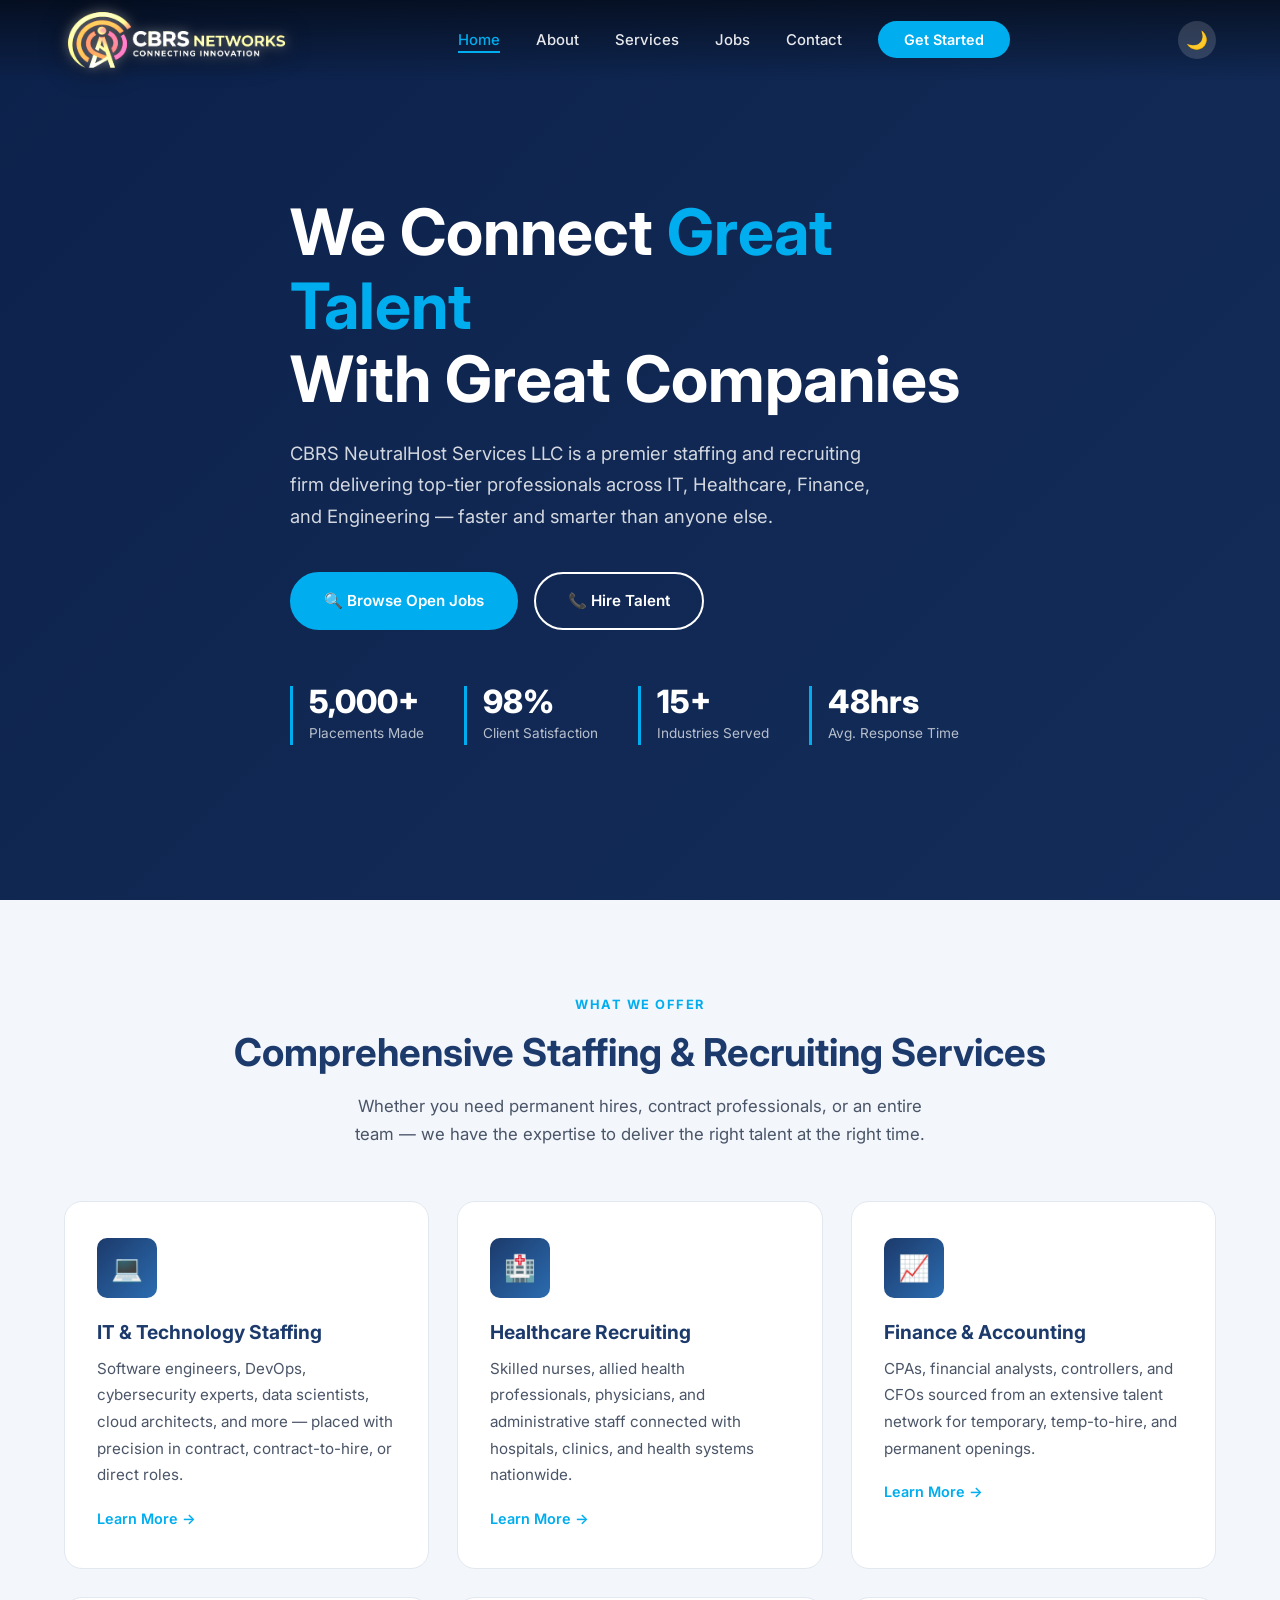
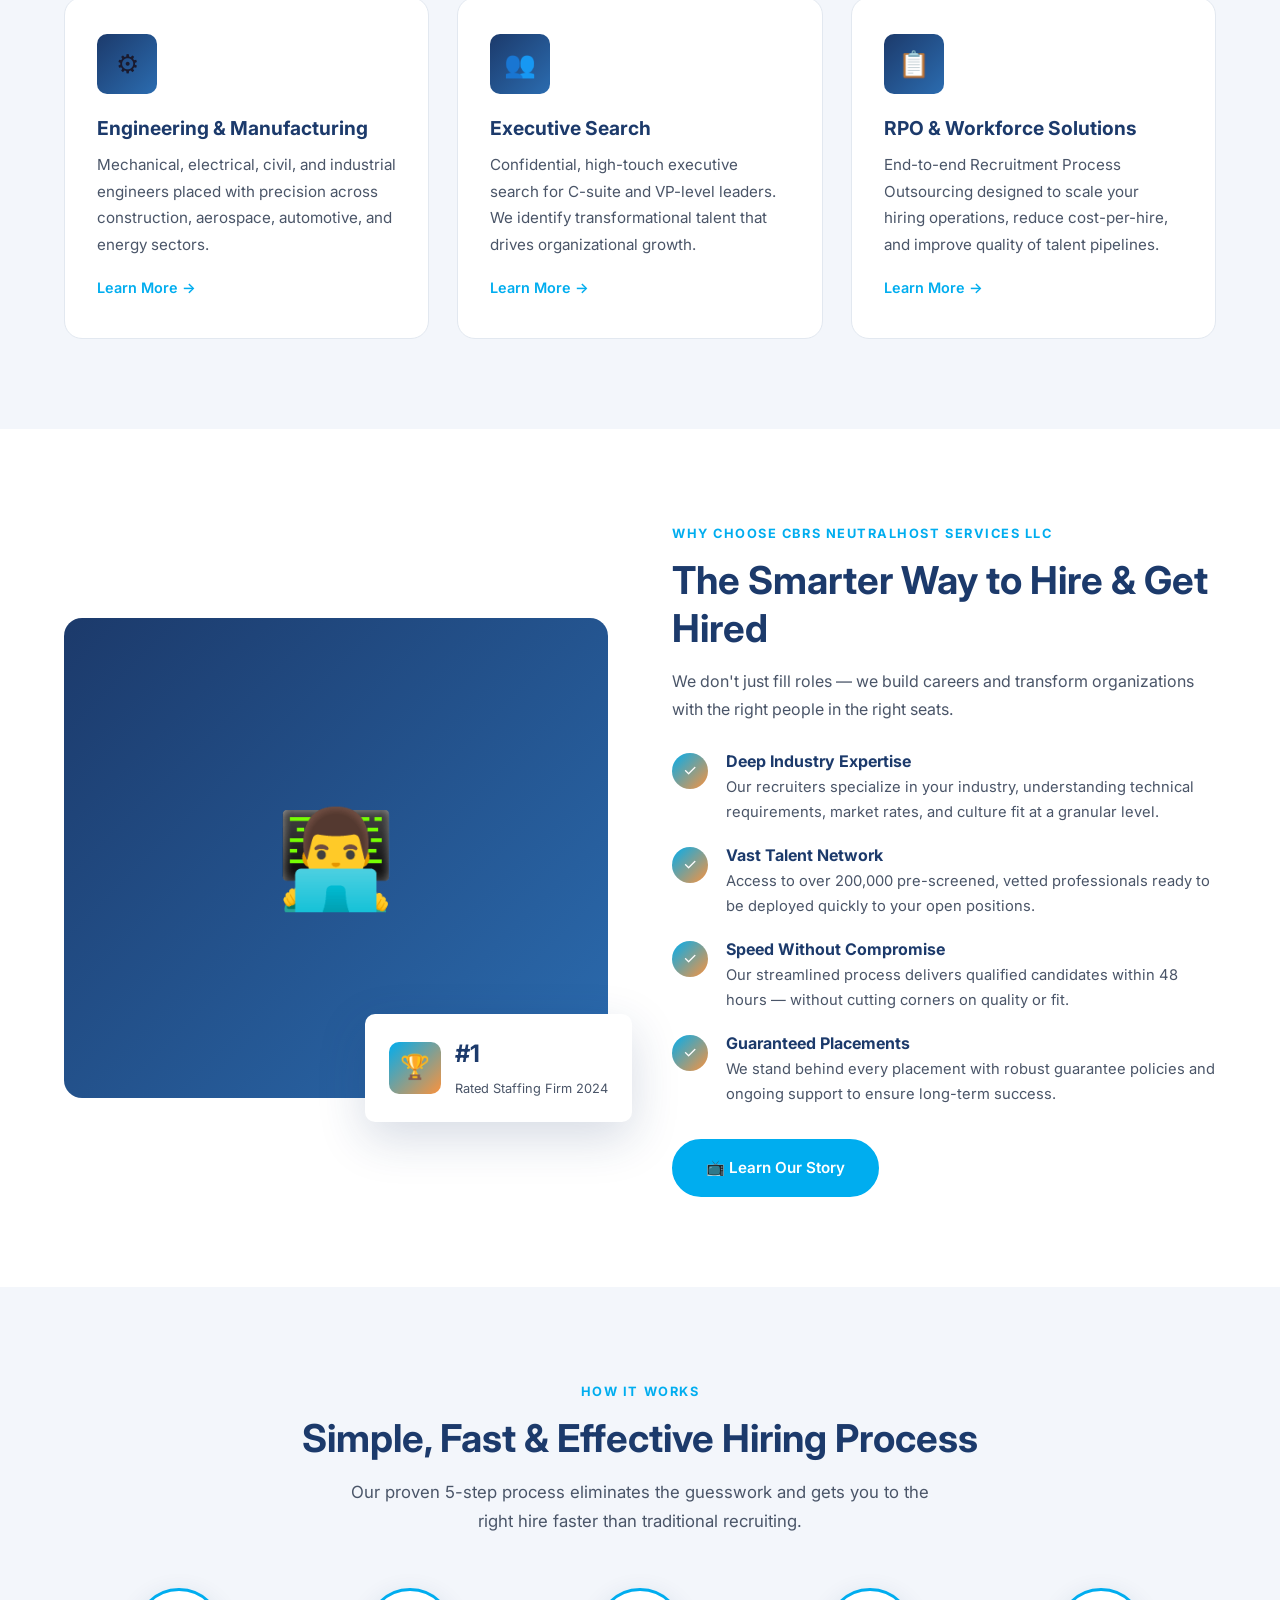
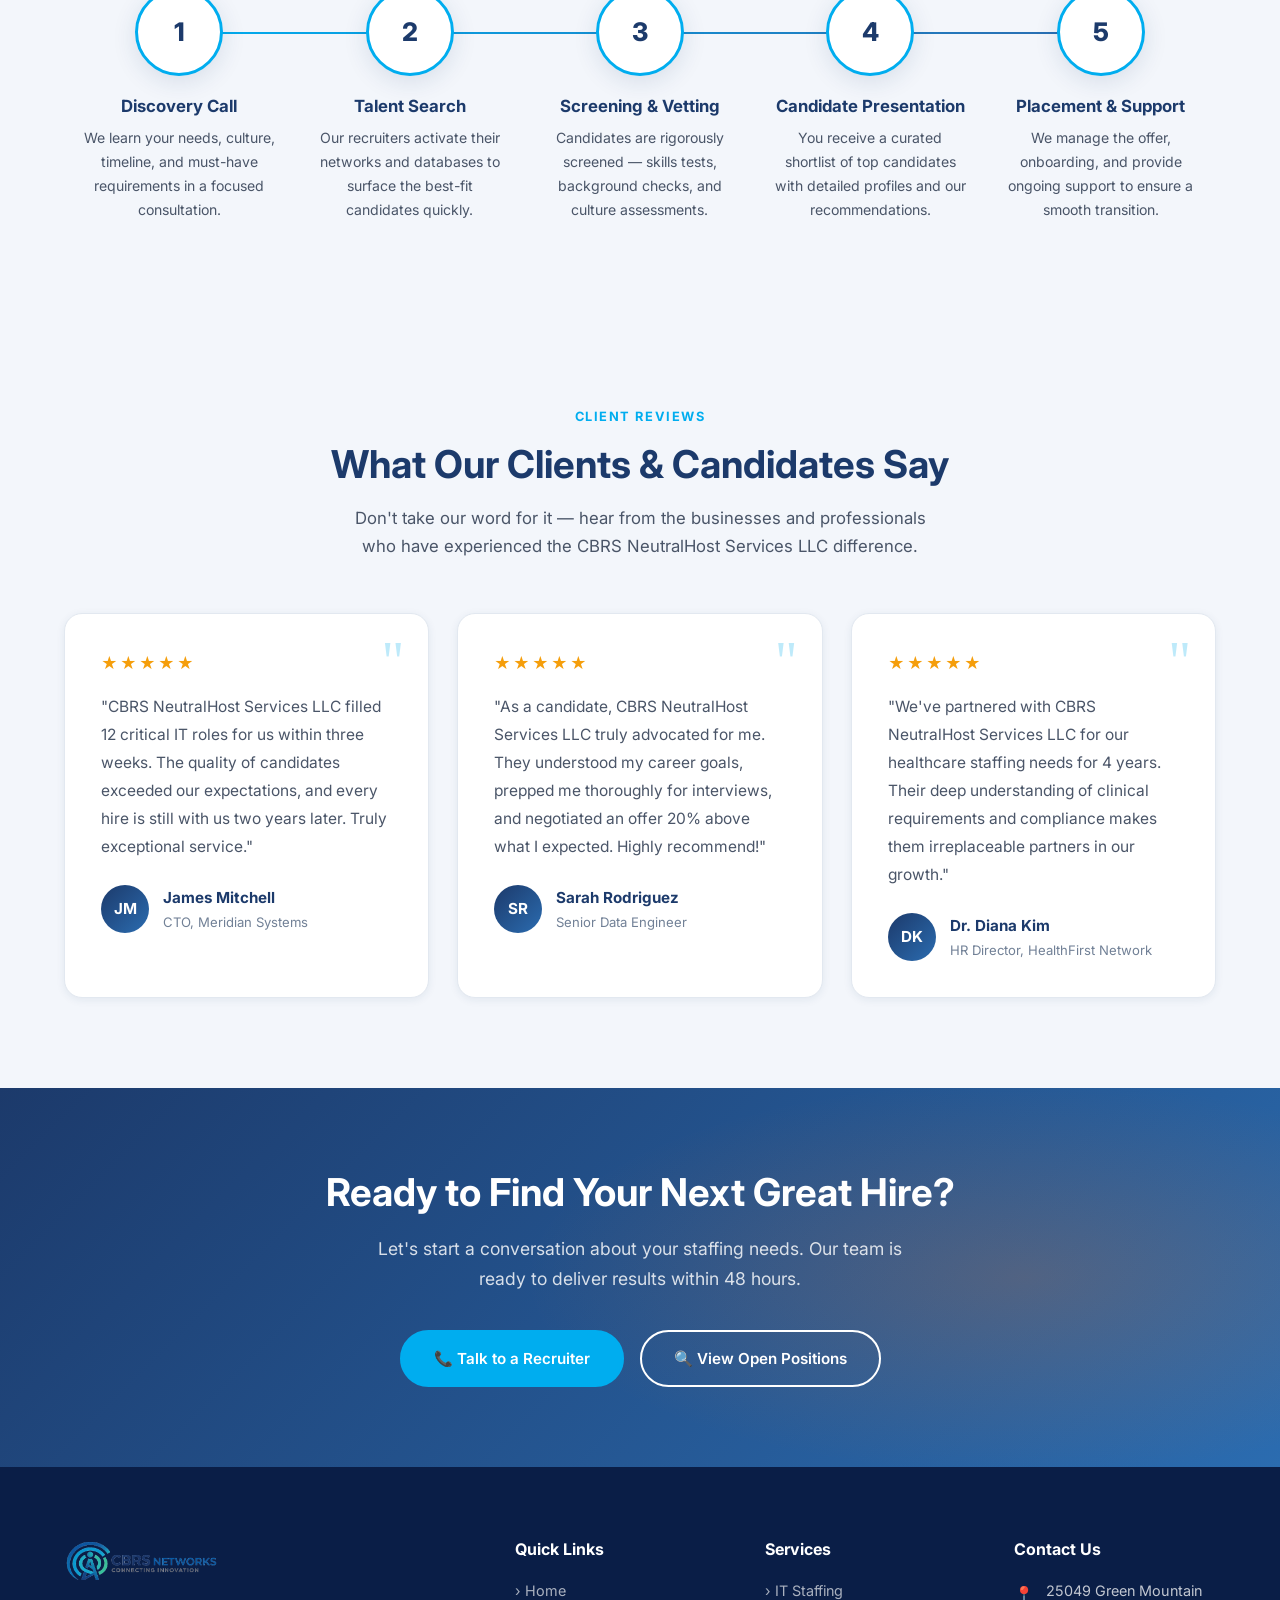
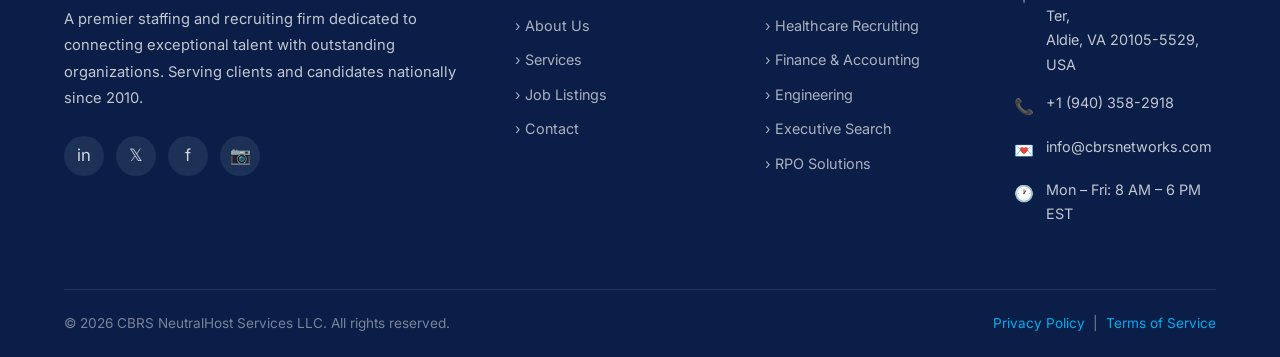
==== index.html @ b6a46057 "Update company name to CBRS NeutralHost Services LLC, address to Aldie VA, and phone to +1 (940) 358" ====
<!DOCTYPE html>
<html lang="en">
<head>
  <meta charset="UTF-8" />
  <meta name="viewport" content="width=device-width, initial-scale=1.0" />
  <title>CBRS NeutralHost Services LLC – Staffing & Recruiting Solutions</title>
  <meta name="description" content="CBRS NeutralHost Services LLC connects top talent with leading companies. Expert staffing, IT recruiting, and workforce solutions across healthcare, technology, finance, and engineering." />
  <link rel="preconnect" href="https://fonts.googleapis.com" />
  <link rel="preconnect" href="https://fonts.gstatic.com" crossorigin />
  <link href="https://fonts.googleapis.com/css2?family=Inter:wght@400;500;600;700;800&display=swap" rel="stylesheet" />
  <link rel="stylesheet" href="css/style.css" />
  <link rel="icon" type="image/png" sizes="64x64" href="favicon-64.png" />
  <link rel="icon" type="image/png" sizes="32x32" href="favicon-32.png" />
  <link rel="apple-touch-icon" href="apple-touch-icon.png" />
</head>
<body>

  <div id="scrollProgress" class="scroll-progress"></div>
  <div id="navOverlay" class="nav-overlay"></div>

  <!-- ===== NAVBAR ===== -->
  <nav class="navbar" id="navbar">
    <div class="container nav-inner">
      <a href="index.html" class="nav-logo"><img src="cbrs-logo-transparent.png" alt="CBRS NeutralHost Services LLC" class="logo-img"></a>
      <ul class="nav-links" id="navLinks">
        <li><a href="index.html"    class="nav-link active">Home</a></li>
        <li><a href="about.html"    class="nav-link">About</a></li>
        <li><a href="services.html" class="nav-link">Services</a></li>
        <li><a href="jobs.html"     class="nav-link">Jobs</a></li>
        <li><a href="contact.html"  class="nav-link">Contact</a></li>
        <li><a href="contact.html"  class="btn-nav">Get Started</a></li>
      </ul>
      <button class="dark-toggle" id="darkToggle" aria-label="Toggle dark mode">🌙</button>
      <div class="hamburger" id="hamburger" aria-label="Toggle menu" role="button" tabindex="0">
        <span></span><span></span><span></span>
      </div>
    </div>
  </nav>

  <!-- ===== HERO ===== -->
  <section class="hero">
    <!-- Background Video -->
    <video class="hero-video" autoplay muted loop playsinline preload="none" aria-hidden="true">
      <source src="7792020-hd_1920_1080_25fps.mp4" type="video/mp4" />
    </video>
    <!-- Overlay -->
    <div class="hero-video-overlay"></div>
    <div class="container">
      <div class="hero-content">
        <h1>We Connect <span id="typewriter">Great Talent</span><br>With Great Companies</h1>
        <p>CBRS NeutralHost Services LLC is a premier staffing and recruiting firm delivering top-tier professionals across IT, Healthcare, Finance, and Engineering — faster and smarter than anyone else.</p>
        <div class="hero-cta">
          <a href="jobs.html"    class="btn btn-primary">&#128269; Browse Open Jobs</a>
          <a href="contact.html" class="btn btn-outline">&#128222; Hire Talent</a>
        </div>
        <div class="hero-stats">
          <div class="stat"><strong data-counter="5000">5,000+</strong><span>Placements Made</span></div>
          <div class="stat"><strong data-counter="98">98%</strong><span>Client Satisfaction</span></div>
          <div class="stat"><strong data-counter="15">15+</strong><span>Industries Served</span></div>
          <div class="stat"><strong data-counter="48">48hrs</strong><span>Avg. Response Time</span></div>
        </div>
      </div>
    </div>
  </section>

  <!-- ===== SERVICES ===== -->
  <section class="section section-alt" id="services">
    <div class="container">
      <div class="text-center">
        <span class="section-tag">What We Offer</span>
        <h2 class="section-title">Comprehensive Staffing &amp; Recruiting Services</h2>
        <p class="section-subtitle">Whether you need permanent hires, contract professionals, or an entire team — we have the expertise to deliver the right talent at the right time.</p>
      </div>
      <div class="services-grid">
        <div class="service-card">
          <div class="service-icon">&#128187;</div>
          <h3>IT &amp; Technology Staffing</h3>
          <p>Software engineers, DevOps, cybersecurity experts, data scientists, cloud architects, and more — placed with precision in contract, contract-to-hire, or direct roles.</p>
          <a href="services.html" class="learn-more">Learn More &#8594;</a>
        </div>
        <div class="service-card">
          <div class="service-icon">&#127973;</div>
          <h3>Healthcare Recruiting</h3>
          <p>Skilled nurses, allied health professionals, physicians, and administrative staff connected with hospitals, clinics, and health systems nationwide.</p>
          <a href="services.html" class="learn-more">Learn More &#8594;</a>
        </div>
        <div class="service-card">
          <div class="service-icon">&#128200;</div>
          <h3>Finance &amp; Accounting</h3>
          <p>CPAs, financial analysts, controllers, and CFOs sourced from an extensive talent network for temporary, temp-to-hire, and permanent openings.</p>
          <a href="services.html" class="learn-more">Learn More &#8594;</a>
        </div>
        <div class="service-card">
          <div class="service-icon">&#9881;</div>
          <h3>Engineering &amp; Manufacturing</h3>
          <p>Mechanical, electrical, civil, and industrial engineers placed with precision across construction, aerospace, automotive, and energy sectors.</p>
          <a href="services.html" class="learn-more">Learn More &#8594;</a>
        </div>
        <div class="service-card">
          <div class="service-icon">&#128101;</div>
          <h3>Executive Search</h3>
          <p>Confidential, high-touch executive search for C-suite and VP-level leaders. We identify transformational talent that drives organizational growth.</p>
          <a href="services.html" class="learn-more">Learn More &#8594;</a>
        </div>
        <div class="service-card">
          <div class="service-icon">&#128203;</div>
          <h3>RPO &amp; Workforce Solutions</h3>
          <p>End-to-end Recruitment Process Outsourcing designed to scale your hiring operations, reduce cost-per-hire, and improve quality of talent pipelines.</p>
          <a href="services.html" class="learn-more">Learn More &#8594;</a>
        </div>
      </div>
    </div>
  </section>

  <!-- ===== WHY CHOOSE US ===== -->
  <section class="section" id="why">
    <div class="container">
      <div class="why-grid">
        <div class="why-image">
          <div class="main-img">&#128104;&#8205;&#128187;</div>
          <div class="why-badge-card">
            <div class="icon-wrap">&#127942;</div>
            <div>
              <strong>#1</strong>
              <span>Rated Staffing Firm 2024</span>
            </div>
          </div>
        </div>
        <div class="why-content">
          <span class="section-tag">Why Choose CBRS NeutralHost Services LLC</span>
          <h2 class="section-title">The Smarter Way to Hire &amp; Get Hired</h2>
          <p style="color:var(--text-mid);margin-bottom:8px;">We don't just fill roles — we build careers and transform organizations with the right people in the right seats.</p>
          <div class="why-list">
            <div class="why-item">
              <div class="check">&#10003;</div>
              <div>
                <h4>Deep Industry Expertise</h4>
                <p>Our recruiters specialize in your industry, understanding technical requirements, market rates, and culture fit at a granular level.</p>
              </div>
            </div>
            <div class="why-item">
              <div class="check">&#10003;</div>
              <div>
                <h4>Vast Talent Network</h4>
                <p>Access to over 200,000 pre-screened, vetted professionals ready to be deployed quickly to your open positions.</p>
              </div>
            </div>
            <div class="why-item">
              <div class="check">&#10003;</div>
              <div>
                <h4>Speed Without Compromise</h4>
                <p>Our streamlined process delivers qualified candidates within 48 hours — without cutting corners on quality or fit.</p>
              </div>
            </div>
            <div class="why-item">
              <div class="check">&#10003;</div>
              <div>
                <h4>Guaranteed Placements</h4>
                <p>We stand behind every placement with robust guarantee policies and ongoing support to ensure long-term success.</p>
              </div>
            </div>
          </div>
          <div style="margin-top:32px;">
            <a href="about.html" class="btn btn-primary">&#128250; Learn Our Story</a>
          </div>
        </div>
      </div>
    </div>
  </section>

  <!-- ===== PROCESS ===== -->
  <section class="section section-alt" id="process">
    <div class="container">
      <div class="text-center">
        <span class="section-tag">How It Works</span>
        <h2 class="section-title">Simple, Fast &amp; Effective Hiring Process</h2>
        <p class="section-subtitle">Our proven 5-step process eliminates the guesswork and gets you to the right hire faster than traditional recruiting.</p>
      </div>
      <div class="process-steps">
        <div class="process-step">
          <div class="step-number">1</div>
          <h3>Discovery Call</h3>
          <p>We learn your needs, culture, timeline, and must-have requirements in a focused consultation.</p>
        </div>
        <div class="process-step">
          <div class="step-number">2</div>
          <h3>Talent Search</h3>
          <p>Our recruiters activate their networks and databases to surface the best-fit candidates quickly.</p>
        </div>
        <div class="process-step">
          <div class="step-number">3</div>
          <h3>Screening &amp; Vetting</h3>
          <p>Candidates are rigorously screened — skills tests, background checks, and culture assessments.</p>
        </div>
        <div class="process-step">
          <div class="step-number">4</div>
          <h3>Candidate Presentation</h3>
          <p>You receive a curated shortlist of top candidates with detailed profiles and our recommendations.</p>
        </div>
        <div class="process-step">
          <div class="step-number">5</div>
          <h3>Placement &amp; Support</h3>
          <p>We manage the offer, onboarding, and provide ongoing support to ensure a smooth transition.</p>
        </div>
      </div>
    </div>
  </section>

  <!-- ===== TESTIMONIALS ===== -->
  <section class="section section-alt" id="testimonials">
    <div class="container">
      <div class="text-center">
        <span class="section-tag">Client Reviews</span>
        <h2 class="section-title">What Our Clients &amp; Candidates Say</h2>
        <p class="section-subtitle">Don't take our word for it — hear from the businesses and professionals who have experienced the CBRS NeutralHost Services LLC difference.</p>
      </div>
      <div class="testimonials-grid">
        <div class="testimonial-card">
          <div class="quote-icon">"</div>
          <div class="stars">&#9733;&#9733;&#9733;&#9733;&#9733;</div>
          <p>"CBRS NeutralHost Services LLC filled 12 critical IT roles for us within three weeks. The quality of candidates exceeded our expectations, and every hire is still with us two years later. Truly exceptional service."</p>
          <div class="testimonial-author">
            <div class="author-avatar">JM</div>
            <div>
              <div class="author-name">James Mitchell</div>
              <div class="author-title">CTO, Meridian Systems</div>
            </div>
          </div>
        </div>
        <div class="testimonial-card">
          <div class="quote-icon">"</div>
          <div class="stars">&#9733;&#9733;&#9733;&#9733;&#9733;</div>
          <p>"As a candidate, CBRS NeutralHost Services LLC truly advocated for me. They understood my career goals, prepped me thoroughly for interviews, and negotiated an offer 20% above what I expected. Highly recommend!"</p>
          <div class="testimonial-author">
            <div class="author-avatar">SR</div>
            <div>
              <div class="author-name">Sarah Rodriguez</div>
              <div class="author-title">Senior Data Engineer</div>
            </div>
          </div>
        </div>
        <div class="testimonial-card">
          <div class="quote-icon">"</div>
          <div class="stars">&#9733;&#9733;&#9733;&#9733;&#9733;</div>
          <p>"We've partnered with CBRS NeutralHost Services LLC for our healthcare staffing needs for 4 years. Their deep understanding of clinical requirements and compliance makes them irreplaceable partners in our growth."</p>
          <div class="testimonial-author">
            <div class="author-avatar">DK</div>
            <div>
              <div class="author-name">Dr. Diana Kim</div>
              <div class="author-title">HR Director, HealthFirst Network</div>
            </div>
          </div>
        </div>
      </div>
    </div>
  </section>

  <!-- ===== CTA BANNER ===== -->
  <section class="cta-banner">
    <div class="container">
      <h2>Ready to Find Your Next Great Hire?</h2>
      <p>Let's start a conversation about your staffing needs. Our team is ready to deliver results within 48 hours.</p>
      <div class="cta-banner-btns">
        <a href="contact.html" class="btn btn-primary">&#128222; Talk to a Recruiter</a>
        <a href="jobs.html"    class="btn btn-outline">&#128269; View Open Positions</a>
      </div>
    </div>
  </section>

  <!-- ===== FOOTER ===== -->
  <footer class="footer">
    <div class="container">
      <div class="footer-grid">
        <div class="footer-brand">
          <a href="index.html" class="logo"><img src="cbrs-logo-transparent.png" alt="CBRS NeutralHost Services LLC"></a>
          <p>A premier staffing and recruiting firm dedicated to connecting exceptional talent with outstanding organizations. Serving clients and candidates nationally since 2010.</p>
          <div class="social-links">
            <a href="#" class="social-link" aria-label="LinkedIn">in</a>
            <a href="#" class="social-link" aria-label="Twitter">&#120143;</a>
            <a href="#" class="social-link" aria-label="Facebook">f</a>
            <a href="#" class="social-link" aria-label="Instagram">&#128247;</a>
          </div>
        </div>
        <div class="footer-col">
          <h4>Quick Links</h4>
          <ul class="footer-links">
            <li><a href="index.html">&#8250; Home</a></li>
            <li><a href="about.html">&#8250; About Us</a></li>
            <li><a href="services.html">&#8250; Services</a></li>
            <li><a href="jobs.html">&#8250; Job Listings</a></li>
            <li><a href="contact.html">&#8250; Contact</a></li>
          </ul>
        </div>
        <div class="footer-col">
          <h4>Services</h4>
          <ul class="footer-links">
            <li><a href="services.html">&#8250; IT Staffing</a></li>
            <li><a href="services.html">&#8250; Healthcare Recruiting</a></li>
            <li><a href="services.html">&#8250; Finance &amp; Accounting</a></li>
            <li><a href="services.html">&#8250; Engineering</a></li>
            <li><a href="services.html">&#8250; Executive Search</a></li>
            <li><a href="services.html">&#8250; RPO Solutions</a></li>
          </ul>
        </div>
        <div class="footer-col">
          <h4>Contact Us</h4>
          <div class="footer-contact-item"><span class="ico">&#128205;</span><span>25049 Green Mountain Ter,<br>Aldie, VA 20105-5529, USA</span></div>
          <div class="footer-contact-item"><span class="ico">&#128222;</span><span>+1 (940) 358-2918</span></div>
          <div class="footer-contact-item"><span class="ico">&#128140;</span><span>info@cbrsnetworks.com</span></div>
          <div class="footer-contact-item"><span class="ico">&#128336;</span><span>Mon – Fri: 8 AM – 6 PM EST</span></div>
        </div>
      </div>
      <div class="footer-bottom">
        <span>&copy; 2026 CBRS NeutralHost Services LLC. All rights reserved.</span>
        <span><a href="#">Privacy Policy</a> &nbsp;|&nbsp; <a href="#">Terms of Service</a></span>
      </div>
    </div>
  </footer>

  <!-- Scroll to Top -->
  <button class="scroll-top" id="scrollTop" aria-label="Scroll to top">&#8679;</button>
  <button class="mobile-cta" id="mobileCta">📞 Hire Talent</button>

  <script src="js/main.js"></script>
</body>
</html>
---- css/style.css ----
/* ============================================================
   CBRS Networks – Staffing & Recruiting Website Stylesheet
   ============================================================ */

/* ---------- CSS Custom Properties ---------- */
:root {
  --primary:       #1c3a6b;
  --primary-light: #2b6cb0;
  --accent:        #00adef;
  --accent-hover:  #0099d0;
  --white:         #ffffff;
  --light-bg:      #f3f6fb;
  --text-dark:     #1a1a2e;
  --text-mid:      #4a5568;
  --text-light:    #718096;
  --border:        #e2e8f0;
  --shadow-sm:     0 2px 8px rgba(28,58,107,.08);
  --shadow-md:     0 6px 24px rgba(28,58,107,.12);
  --shadow-lg:     0 16px 48px rgba(28,58,107,.18);
  --radius:        10px;
  --radius-lg:     18px;
  --transition:    .3s ease;
  --max-width:     1200px;
}

/* ---------- Reset & Base ---------- */
*, *::before, *::after { box-sizing: border-box; margin: 0; padding: 0; }

html { scroll-behavior: smooth; font-size: 16px; }

body {
  font-family: 'Inter', 'Segoe UI', sans-serif;
  color: var(--text-dark);
  background: var(--white);
  line-height: 1.7;
  -webkit-font-smoothing: antialiased;
}

img { max-width: 100%; display: block; }
a  { text-decoration: none; color: inherit; }
ul { list-style: none; }

h1, h2, h3, h4, h5 {
  font-weight: 700;
  line-height: 1.25;
  color: var(--primary);
}

/* ---------- Utility ---------- */
.container {
  max-width: var(--max-width);
  margin: 0 auto;
  padding: 0 24px;
}

.section { padding: 90px 0; }
.section-alt { background: var(--light-bg); }

.section-tag {
  display: inline-block;
  font-size: .8rem;
  font-weight: 700;
  letter-spacing: .12em;
  text-transform: uppercase;
  color: var(--accent);
  margin-bottom: 12px;
}

.section-title {
  font-size: clamp(1.8rem, 3vw, 2.8rem);
  margin-bottom: 16px;
}

.section-subtitle {
  font-size: 1.05rem;
  color: var(--text-mid);
  max-width: 600px;
}

.text-center { text-align: center; }
.text-center .section-subtitle { margin: 0 auto; }

.btn {
  display: inline-flex;
  align-items: center;
  gap: 8px;
  padding: 14px 32px;
  border-radius: 50px;
  font-weight: 600;
  font-size: .95rem;
  cursor: pointer;
  border: 2px solid transparent;
  transition: var(--transition);
  white-space: nowrap;
}

.btn-primary {
  background: var(--accent);
  color: var(--white);
  border-color: var(--accent);
}
.btn-primary:hover {
  background: var(--accent-hover);
  border-color: var(--accent-hover);
  transform: translateY(-2px);
  box-shadow: var(--shadow-md);
}

.btn-outline {
  background: transparent;
  color: var(--white);
  border-color: var(--white);
}
.btn-outline:hover {
  background: var(--white);
  color: var(--primary);
  transform: translateY(-2px);
}

.btn-outline-dark {
  background: transparent;
  color: var(--primary);
  border-color: var(--primary);
}
.btn-outline-dark:hover {
  background: var(--primary);
  color: var(--white);
  transform: translateY(-2px);
}

/* ---------- SCROLL PROGRESS BAR ---------- */
.scroll-progress {
  position: fixed;
  top: 0; left: 0;
  height: 3px;
  width: 0%;
  background: linear-gradient(90deg, var(--accent), #fb923c);
  z-index: 1001;
  transition: width .1s linear;
  border-radius: 0 2px 2px 0;
}

/* ---------- DARK MODE TOGGLE ---------- */
.dark-toggle {
  width: 38px; height: 38px;
  border-radius: 50%;
  border: none;
  background: rgba(255,255,255,.15);
  color: var(--white);
  font-size: 1.1rem;
  cursor: pointer;
  display: flex;
  align-items: center;
  justify-content: center;
  transition: var(--transition);
  flex-shrink: 0;
}
.dark-toggle:hover { background: rgba(255,255,255,.28); }
.navbar.scrolled .dark-toggle {
  background: var(--light-bg);
  color: var(--primary);
}

/* ---------- MOBILE OVERLAY ---------- */
.nav-overlay {
  display: none;
  position: fixed;
  inset: 0;
  background: rgba(0,0,0,.55);
  z-index: 998;
  opacity: 0;
  transition: opacity .3s ease;
  backdrop-filter: blur(2px);
}
.nav-overlay.open { display: block; }
.nav-overlay.visible { opacity: 1; }

/* ---------- NAVIGATION ---------- */
.navbar {
  position: fixed;
  top: 0; left: 0; right: 0;
  z-index: 999;
  /* Dark gradient fades behind navbar so logo always readable over video */
  background: linear-gradient(to bottom, rgba(0,0,0,0.55) 0%, rgba(0,0,0,0.0) 100%);
  transition: background var(--transition), box-shadow var(--transition);
  padding: 0;
}

.navbar.scrolled {
  background: var(--white);
  box-shadow: var(--shadow-sm);
}

.navbar.scrolled .nav-link { color: var(--text-dark); }
.navbar.scrolled .logo-img {
  /* On white navbar: restore original colors, just a subtle shadow */
  filter: none;
  height: 52px;
}
.navbar.scrolled .btn-nav { background: var(--accent); color: var(--white); }

.nav-inner {
  display: flex;
  align-items: center;
  justify-content: space-between;
  height: 80px;
  gap: 12px;
}

.nav-logo {
  display: flex;
  align-items: center;
  flex-shrink: 0;
  animation: logoFadeIn 0.8s ease forwards;
}
@keyframes logoFadeIn {
  from { opacity: 0; transform: translateX(-16px); }
  to   { opacity: 1; transform: translateX(0); }
}
.logo-img {
  height: 64px;
  width: auto;
  max-width: 260px;
  background: transparent;
  border-radius: 0;
  padding: 0;
  box-shadow: none;
  /* Invert dark logo pixels to white for contrast on dark video, then add glow */
  filter:
    invert(1) brightness(2)
    drop-shadow(0 0 6px rgba(255,255,255,0.5))
    drop-shadow(0 2px 12px rgba(0,0,0,0.8));
  transition: filter var(--transition), height var(--transition), opacity var(--transition);
}
.logo-img:hover { opacity: 0.85; }

.nav-links {
  display: flex;
  align-items: center;
  gap: 36px;
}

.nav-link {
  font-size: .93rem;
  font-weight: 500;
  color: rgba(255,255,255,.9);
  position: relative;
  transition: color var(--transition);
}
.nav-link::after {
  content: '';
  position: absolute;
  bottom: -4px; left: 0;
  width: 0; height: 2px;
  background: var(--accent);
  transition: width var(--transition);
}
.nav-link:hover::after,
.nav-link.active::after { width: 100%; }
.nav-link:hover, .nav-link.active { color: var(--accent); }

.btn-nav {
  padding: 10px 26px;
  border-radius: 50px;
  background: var(--accent);
  color: var(--white);
  font-weight: 600;
  font-size: .9rem;
  transition: var(--transition);
  white-space: nowrap;
}
.btn-nav:hover {
  background: var(--accent-hover);
  transform: translateY(-2px);
  box-shadow: var(--shadow-md);
}

/* Animated Hamburger */
.hamburger {
  display: none;
  flex-direction: column;
  justify-content: center;
  gap: 5px;
  cursor: pointer;
  padding: 6px;
  width: 38px; height: 38px;
  border-radius: 8px;
  background: rgba(255,255,255,.1);
  border: none;
  transition: background var(--transition);
  flex-shrink: 0;
}
.hamburger:hover { background: rgba(255,255,255,.22); }
.hamburger span {
  display: block;
  width: 22px; height: 2px;
  background: var(--white);
  border-radius: 2px;
  transition: transform .35s cubic-bezier(.23,1,.32,1), opacity .25s ease, width .3s ease;
  transform-origin: center;
  margin: 0 auto;
}
/* X state */
.hamburger.open span:nth-child(1) { transform: translateY(7px) rotate(45deg); }
.hamburger.open span:nth-child(2) { opacity: 0; width: 0; }
.hamburger.open span:nth-child(3) { transform: translateY(-7px) rotate(-45deg); }

.navbar.scrolled .hamburger { background: var(--light-bg); }
.navbar.scrolled .hamburger span { background: var(--primary); }
.navbar.scrolled .hamburger:hover { background: var(--border); }

/* ---------- MOBILE DRAWER ---------- */
@media (max-width: 768px) {
  .nav-links {
    display: flex !important;
    flex-direction: column;
    position: fixed;
    top: 0; right: 0;
    width: min(340px, 85vw);
    height: 100vh;
    background: var(--white);
    z-index: 999;
    padding: 90px 0 32px;
    gap: 0;
    box-shadow: -8px 0 40px rgba(0,0,0,.18);
    transform: translateX(100%);
    transition: transform .38s cubic-bezier(.23,1,.32,1);
    overflow-y: auto;
    align-items: stretch;
  }
  .nav-links.open { transform: translateX(0); }

  .nav-links .nav-link {
    color: var(--text-dark);
    font-size: 1.05rem;
    padding: 16px 28px;
    border-bottom: 1px solid var(--border);
    display: flex;
    align-items: center;
    gap: 10px;
  }
  .nav-links .nav-link::before { font-size: 1.1rem; }
  .nav-links li:nth-child(1) .nav-link::before { content: '🏠'; }
  .nav-links li:nth-child(2) .nav-link::before { content: '👥'; }
  .nav-links li:nth-child(3) .nav-link::before { content: '🛠️'; }
  .nav-links li:nth-child(4) .nav-link::before { content: '💼'; }
  .nav-links li:nth-child(5) .nav-link::before { content: '📞'; }
  .nav-links .nav-link:hover,
  .nav-links .nav-link.active { color: var(--accent); background: rgba(249,115,22,.06); }
  .nav-links .nav-link::after { display: none; }

  .nav-links .btn-nav {
    margin: 20px 28px 8px;
    text-align: center;
    justify-content: center;
    border-radius: 50px;
    display: flex;
  }

  .hamburger { display: flex; }
}

/* ---------- MOBILE FLOATING CTA ---------- */
.mobile-cta {
  display: none;
  position: fixed;
  bottom: 86px; left: 50%;
  transform: translateX(-50%);
  z-index: 990;
  background: var(--accent);
  color: var(--white);
  padding: 14px 32px;
  border-radius: 50px;
  font-weight: 700;
  font-size: .95rem;
  box-shadow: 0 8px 24px rgba(249,115,22,.45);
  white-space: nowrap;
  border: none;
  cursor: pointer;
  transition: var(--transition);
  animation: floatBounce 2.5s ease-in-out infinite;
}
.mobile-cta:hover { background: var(--accent-hover); box-shadow: 0 12px 32px rgba(249,115,22,.55); }
@keyframes floatBounce {
  0%, 100% { transform: translateX(-50%) translateY(0); }
  50%       { transform: translateX(-50%) translateY(-5px); }
}
@media (max-width: 768px) { .mobile-cta { display: block; } }

/* ---------- TOAST NOTIFICATIONS ---------- */
.toast-container {
  position: fixed;
  bottom: 24px; left: 24px;
  z-index: 5000;
  display: flex;
  flex-direction: column;
  gap: 10px;
  pointer-events: none;
}
.toast {
  background: var(--primary);
  color: var(--white);
  padding: 14px 20px;
  border-radius: var(--radius);
  font-size: .9rem;
  font-weight: 500;
  box-shadow: var(--shadow-lg);
  display: flex;
  align-items: center;
  gap: 10px;
  max-width: 320px;
  pointer-events: all;
  transform: translateY(20px);
  opacity: 0;
  transition: transform .35s cubic-bezier(.23,1,.32,1), opacity .35s ease;
}
.toast.show   { transform: translateY(0); opacity: 1; }
.toast.hide   { transform: translateY(20px); opacity: 0; }
.toast.success { border-left: 4px solid #10b981; }
.toast.info    { border-left: 4px solid var(--accent); }
.toast-icon { font-size: 1.2rem; flex-shrink: 0; }

/* ---------- DARK MODE ---------- */
body.dark {
  --white:    #0f172a;
  --light-bg: #1e293b;
  --text-dark:#f1f5f9;
  --text-mid: #94a3b8;
  --text-light:#64748b;
  --border:   #334155;
  --shadow-sm: 0 2px 8px rgba(0,0,0,.3);
  --shadow-md: 0 6px 24px rgba(0,0,0,.4);
  --shadow-lg: 0 16px 48px rgba(0,0,0,.5);
}
body.dark .navbar.scrolled { background: #0f172a; }
body.dark .service-card,
body.dark .testimonial-card,
body.dark .job-card,
body.dark .value-card,
body.dark .team-card,
body.dark .office-card,
body.dark .contact-form,
body.dark .jobs-sidebar,
body.dark .faq-item,
body.dark .em-card,
body.dark .industry-card,
body.dark .why-badge-card { background: #1e293b; border-color: #334155; }
body.dark .footer { background: #060d1f; }
body.dark .trust-bar { background: #0f172a; border-color: #1e293b; }
body.dark .cta-banner { background: linear-gradient(135deg, #060d1f, #0d2b5e); }
body.dark h1, body.dark h2, body.dark h3, body.dark h4 { color: #f1f5f9; }
body.dark .section-title  { color: #f1f5f9; }
body.dark .faq-question   { color: #f1f5f9; }
body.dark .form-group input,
body.dark .form-group select,
body.dark .form-group textarea {
  background: #1e293b;
  border-color: #334155;
  color: #f1f5f9;
}
body.dark .nav-links { background: #0f172a; }
body.dark .nav-links .nav-link { color: #f1f5f9; border-color: #334155; }
body.dark .hamburger { background: rgba(255,255,255,.08); }
body.dark .hamburger span { background: #f1f5f9; }

/* ---------- HERO ---------- */
.hero {
  min-height: 100vh;
  position: relative;
  display: flex;
  align-items: center;
  overflow: hidden;
  background: var(--primary);
}

/* Video background */
.hero-video {
  position: absolute;
  inset: 0;
  width: 100%;
  height: 100%;
  object-fit: cover;
  object-position: center;
  z-index: 0;
  pointer-events: none;
}

/* Dark gradient overlay so text stays readable */
.hero-video-overlay {
  position: absolute;
  inset: 0;
  background:
    linear-gradient(135deg, rgba(10,30,70,.88) 0%, rgba(10,30,70,.65) 50%, rgba(10,30,70,.50) 100%);
  z-index: 1;
}

.hero::before { display: none; }

.hero-content {
  position: relative;
  z-index: 2;
  /* sit above video + overlay */
  max-width: 700px;
  padding: 120px 0 80px;
}

.hero-badge {
  display: inline-flex;
  align-items: center;
  gap: 8px;
  background: rgba(249,115,22,.18);
  border: 1px solid rgba(249,115,22,.4);
  color: #fdba74;
  padding: 7px 18px;
  border-radius: 50px;
  font-size: .82rem;
  font-weight: 600;
  letter-spacing: .06em;
  text-transform: uppercase;
  margin-bottom: 24px;
}
.hero-badge .dot {
  width: 7px; height: 7px;
  background: var(--accent);
  border-radius: 50%;
  animation: pulse 1.8s infinite;
}

@keyframes pulse {
  0%, 100% { opacity: 1; transform: scale(1); }
  50%       { opacity: .5; transform: scale(1.4); }
}

.hero h1 {
  font-size: clamp(2.4rem, 5vw, 4rem);
  color: var(--white);
  margin-bottom: 22px;
  line-height: 1.15;
}
.hero h1 span { color: var(--accent); }

.hero p {
  font-size: 1.15rem;
  color: rgba(255,255,255,.82);
  margin-bottom: 40px;
  max-width: 580px;
}

.hero-cta { display: flex; gap: 16px; flex-wrap: wrap; }

.hero-stats {
  display: flex;
  gap: 40px;
  margin-top: 56px;
  flex-wrap: wrap;
}

.stat {
  border-left: 3px solid var(--accent);
  padding-left: 16px;
}
.stat strong {
  display: block;
  font-size: 2rem;
  font-weight: 800;
  color: var(--white);
  line-height: 1;
}
.stat span {
  font-size: .85rem;
  color: rgba(255,255,255,.7);
  margin-top: 4px;
  display: block;
}

.hero-visual {
  position: absolute;
  right: -60px; top: 50%;
  transform: translateY(-50%);
  width: 580px;
  opacity: .12;
  pointer-events: none;
}

/* ---------- TRUST LOGOS ---------- */
.trust-bar {
  background: var(--white);
  padding: 32px 0;
  border-bottom: 1px solid var(--border);
}

.trust-bar p {
  font-size: .82rem;
  letter-spacing: .1em;
  text-transform: uppercase;
  color: var(--text-light);
  margin-bottom: 20px;
  text-align: center;
  font-weight: 600;
}

.trust-logos {
  display: flex;
  align-items: center;
  justify-content: center;
  gap: 48px;
  flex-wrap: wrap;
}

.trust-logo {
  font-size: 1.1rem;
  font-weight: 700;
  color: #b0bec5;
  letter-spacing: -.01em;
  transition: color var(--transition);
}
.trust-logo:hover { color: var(--primary); }

/* ---------- SERVICES ---------- */
.services-grid {
  display: grid;
  grid-template-columns: repeat(auto-fit, minmax(280px, 1fr));
  gap: 28px;
  margin-top: 52px;
}

.service-card {
  background: var(--white);
  border: 1px solid var(--border);
  border-radius: var(--radius-lg);
  padding: 36px 32px;
  transition: var(--transition);
  position: relative;
  overflow: hidden;
}
.service-card::before {
  content: '';
  position: absolute;
  top: 0; left: 0; right: 0;
  height: 4px;
  background: var(--accent);
  transform: scaleX(0);
  transition: transform var(--transition);
  transform-origin: left;
}
.service-card:hover {
  transform: translateY(-6px);
  box-shadow: var(--shadow-lg);
  border-color: transparent;
}
.service-card:hover::before { transform: scaleX(1); }

.service-icon {
  width: 60px; height: 60px;
  background: linear-gradient(135deg, var(--primary), var(--primary-light));
  border-radius: var(--radius);
  display: flex;
  align-items: center;
  justify-content: center;
  font-size: 1.6rem;
  margin-bottom: 22px;
}

.service-card h3 {
  font-size: 1.2rem;
  margin-bottom: 12px;
}

.service-card p {
  font-size: .95rem;
  color: var(--text-mid);
  line-height: 1.75;
}

.service-card .learn-more {
  display: inline-flex;
  align-items: center;
  gap: 6px;
  margin-top: 18px;
  font-size: .9rem;
  font-weight: 600;
  color: var(--accent);
  transition: gap var(--transition);
}
.service-card:hover .learn-more { gap: 10px; }

/* ---------- WHY CHOOSE US ---------- */
.why-grid {
  display: grid;
  grid-template-columns: 1fr 1fr;
  gap: 64px;
  align-items: center;
}

.why-image {
  position: relative;
}
.why-image .main-img {
  border-radius: var(--radius-lg);
  width: 100%;
  height: 480px;
  object-fit: cover;
  background: linear-gradient(135deg, var(--primary) 0%, var(--primary-light) 100%);
  display: flex;
  align-items: center;
  justify-content: center;
  font-size: 6rem;
}

.why-badge-card {
  position: absolute;
  bottom: -24px; right: -24px;
  background: var(--white);
  border-radius: var(--radius);
  padding: 20px 24px;
  box-shadow: var(--shadow-lg);
  display: flex;
  align-items: center;
  gap: 14px;
}
.why-badge-card .icon-wrap {
  width: 52px; height: 52px;
  background: linear-gradient(135deg, var(--accent), #fb923c);
  border-radius: var(--radius);
  display: flex;
  align-items: center;
  justify-content: center;
  font-size: 1.5rem;
  flex-shrink: 0;
}
.why-badge-card strong { display: block; font-size: 1.5rem; color: var(--primary); }
.why-badge-card span { font-size: .8rem; color: var(--text-mid); }

.why-list { margin-top: 28px; display: flex; flex-direction: column; gap: 20px; }

.why-item {
  display: flex;
  gap: 18px;
  align-items: flex-start;
}
.why-item .check {
  width: 36px; height: 36px;
  background: linear-gradient(135deg, var(--accent), #fb923c);
  border-radius: 50%;
  display: flex;
  align-items: center;
  justify-content: center;
  color: var(--white);
  font-size: 1rem;
  flex-shrink: 0;
  margin-top: 2px;
}
.why-item h4 { font-size: 1rem; margin-bottom: 4px; }
.why-item p  { font-size: .92rem; color: var(--text-mid); }

/* ---------- PROCESS ---------- */
.process-steps {
  display: grid;
  grid-template-columns: repeat(auto-fit, minmax(200px, 1fr));
  gap: 0;
  margin-top: 52px;
  position: relative;
}
.process-steps::before {
  content: '';
  position: absolute;
  top: 44px; left: 10%; right: 10%;
  height: 2px;
  background: linear-gradient(90deg, var(--accent), var(--primary-light));
  z-index: 0;
}

.process-step {
  text-align: center;
  position: relative;
  z-index: 1;
  padding: 0 16px;
}

.step-number {
  width: 88px; height: 88px;
  background: var(--white);
  border: 3px solid var(--accent);
  border-radius: 50%;
  display: flex;
  align-items: center;
  justify-content: center;
  margin: 0 auto 20px;
  font-size: 1.6rem;
  font-weight: 800;
  color: var(--primary);
  box-shadow: var(--shadow-md);
  transition: var(--transition);
}
.process-step:hover .step-number {
  background: var(--accent);
  color: var(--white);
  transform: scale(1.1);
}

.process-step h3 { font-size: 1.05rem; margin-bottom: 10px; }
.process-step p  { font-size: .88rem; color: var(--text-mid); }

/* ---------- INDUSTRIES ---------- */
.industries-grid {
  display: grid;
  grid-template-columns: repeat(auto-fit, minmax(170px, 1fr));
  gap: 20px;
  margin-top: 52px;
}

.industry-card {
  background: var(--white);
  border: 1px solid var(--border);
  border-radius: var(--radius);
  padding: 28px 20px;
  text-align: center;
  transition: var(--transition);
  cursor: default;
}
.industry-card:hover {
  background: var(--primary);
  border-color: var(--primary);
  transform: translateY(-4px);
  box-shadow: var(--shadow-md);
}
.industry-card:hover h4,
.industry-card:hover p { color: var(--white); }

.industry-icon { font-size: 2.2rem; margin-bottom: 12px; }
.industry-card h4 { font-size: .95rem; margin-bottom: 6px; color: var(--primary); transition: color var(--transition); }
.industry-card p  { font-size: .8rem; color: var(--text-light); transition: color var(--transition); }

/* ---------- TESTIMONIALS ---------- */
.testimonials-grid {
  display: grid;
  grid-template-columns: repeat(auto-fit, minmax(300px, 1fr));
  gap: 28px;
  margin-top: 52px;
}

.testimonial-card {
  background: var(--white);
  border-radius: var(--radius-lg);
  padding: 36px;
  box-shadow: var(--shadow-sm);
  border: 1px solid var(--border);
  position: relative;
  transition: var(--transition);
}
.testimonial-card:hover { box-shadow: var(--shadow-md); transform: translateY(-4px); }

.quote-icon {
  font-size: 3.5rem;
  line-height: 1;
  color: var(--accent);
  opacity: .25;
  position: absolute;
  top: 20px; right: 24px;
  font-family: Georgia, serif;
}

.stars { color: #f59e0b; font-size: 1rem; margin-bottom: 16px; letter-spacing: 2px; }

.testimonial-card p {
  font-size: .97rem;
  color: var(--text-mid);
  line-height: 1.8;
  margin-bottom: 24px;
}

.testimonial-author {
  display: flex;
  align-items: center;
  gap: 14px;
}

.author-avatar {
  width: 48px; height: 48px;
  border-radius: 50%;
  background: linear-gradient(135deg, var(--primary), var(--primary-light));
  display: flex;
  align-items: center;
  justify-content: center;
  color: var(--white);
  font-weight: 700;
  font-size: .95rem;
  flex-shrink: 0;
}

.author-name { font-weight: 700; font-size: .95rem; color: var(--primary); }
.author-title { font-size: .82rem; color: var(--text-light); }

/* ---------- CTA BANNER ---------- */
.cta-banner {
  background: linear-gradient(135deg, var(--primary) 0%, var(--primary-light) 100%);
  padding: 80px 0;
  text-align: center;
  position: relative;
  overflow: hidden;
}
.cta-banner::before {
  content: '';
  position: absolute;
  inset: 0;
  background: radial-gradient(ellipse 60% 80% at 80% 50%, rgba(249,115,22,.2) 0%, transparent 65%);
}
.cta-banner .container { position: relative; z-index: 1; }
.cta-banner h2 { font-size: clamp(1.8rem, 3vw, 2.8rem); color: var(--white); margin-bottom: 18px; }
.cta-banner p  { font-size: 1.1rem; color: rgba(255,255,255,.82); margin-bottom: 36px; max-width: 540px; margin-left: auto; margin-right: auto; }
.cta-banner-btns { display: flex; gap: 16px; justify-content: center; flex-wrap: wrap; }

/* ---------- FOOTER ---------- */
.footer {
  background: #0a1e47;
  color: rgba(255,255,255,.75);
  padding: 72px 0 0;
}

.footer-grid {
  display: grid;
  grid-template-columns: 2fr 1fr 1fr 1fr;
  gap: 48px;
  padding-bottom: 48px;
  border-bottom: 1px solid rgba(255,255,255,.1);
}

.footer-brand .logo {
  display: inline-block;
  margin-bottom: 14px;
}
.footer-brand .logo img {
  height: 44px;
  width: auto;
  border-radius: 6px;
}

.footer-brand p {
  font-size: .92rem;
  line-height: 1.8;
  margin-bottom: 24px;
}

.social-links { display: flex; gap: 12px; }
.social-link {
  width: 40px; height: 40px;
  background: rgba(255,255,255,.08);
  border-radius: 50%;
  display: flex;
  align-items: center;
  justify-content: center;
  font-size: 1.05rem;
  transition: var(--transition);
  color: rgba(255,255,255,.8);
}
.social-link:hover { background: var(--accent); color: var(--white); transform: translateY(-3px); }

.footer-col h4 {
  color: var(--white);
  font-size: 1rem;
  margin-bottom: 20px;
}

.footer-links { display: flex; flex-direction: column; gap: 10px; }
.footer-links a {
  font-size: .9rem;
  color: rgba(255,255,255,.65);
  transition: color var(--transition);
  display: flex;
  align-items: center;
  gap: 6px;
}
.footer-links a:hover { color: var(--accent); padding-left: 4px; }

.footer-contact-item {
  display: flex;
  gap: 12px;
  align-items: flex-start;
  margin-bottom: 14px;
  font-size: .9rem;
}
.footer-contact-item .ico { color: var(--accent); font-size: 1rem; margin-top: 2px; flex-shrink: 0; }

.footer-bottom {
  padding: 22px 0;
  display: flex;
  align-items: center;
  justify-content: space-between;
  flex-wrap: wrap;
  gap: 12px;
  font-size: .85rem;
  color: rgba(255,255,255,.45);
}
.footer-bottom a { color: var(--accent); }

/* ---------- PAGE HERO (inner pages) ---------- */
.page-hero {
  background: linear-gradient(135deg, var(--primary) 0%, var(--primary-light) 100%);
  padding: 160px 0 80px;
  text-align: center;
  position: relative;
  overflow: hidden;
}
.page-hero::before {
  content: '';
  position: absolute;
  inset: 0;
  background: radial-gradient(ellipse 70% 80% at 70% 50%, rgba(249,115,22,.18) 0%, transparent 70%);
}
.page-hero .container { position: relative; z-index: 1; }
.page-hero h1 { color: var(--white); font-size: clamp(2rem, 4vw, 3.2rem); margin-bottom: 16px; }
.page-hero p  { color: rgba(255,255,255,.8); font-size: 1.1rem; max-width: 560px; margin: 0 auto; }

.breadcrumb {
  display: flex;
  align-items: center;
  gap: 8px;
  justify-content: center;
  margin-bottom: 20px;
  font-size: .88rem;
  color: rgba(255,255,255,.6);
}
.breadcrumb a { color: var(--accent); }
.breadcrumb span { color: rgba(255,255,255,.4); }

/* ---------- ABOUT PAGE ---------- */
.values-grid {
  display: grid;
  grid-template-columns: repeat(auto-fit, minmax(220px, 1fr));
  gap: 24px;
  margin-top: 48px;
}

.value-card {
  background: var(--white);
  border: 1px solid var(--border);
  border-radius: var(--radius);
  padding: 32px 26px;
  text-align: center;
  transition: var(--transition);
}
.value-card:hover { transform: translateY(-5px); box-shadow: var(--shadow-md); border-color: var(--accent); }
.value-icon { font-size: 2.5rem; margin-bottom: 16px; }
.value-card h3 { font-size: 1.1rem; margin-bottom: 10px; }
.value-card p  { font-size: .9rem; color: var(--text-mid); }

.team-grid {
  display: grid;
  grid-template-columns: repeat(auto-fit, minmax(240px, 1fr));
  gap: 28px;
  margin-top: 52px;
}

.team-card {
  background: var(--white);
  border: 1px solid var(--border);
  border-radius: var(--radius-lg);
  overflow: hidden;
  transition: var(--transition);
  text-align: center;
}
.team-card:hover { transform: translateY(-6px); box-shadow: var(--shadow-lg); }

.team-avatar {
  height: 200px;
  background: linear-gradient(135deg, var(--primary) 0%, var(--primary-light) 100%);
  display: flex;
  align-items: center;
  justify-content: center;
  font-size: 4rem;
}

.team-info { padding: 24px; }
.team-info h4 { font-size: 1.1rem; margin-bottom: 4px; }
.team-info .role { font-size: .88rem; color: var(--accent); font-weight: 600; margin-bottom: 12px; }
.team-info p { font-size: .88rem; color: var(--text-mid); line-height: 1.7; }

/* ---------- JOBS PAGE ---------- */
.jobs-filter {
  display: flex;
  gap: 12px;
  flex-wrap: wrap;
  margin-bottom: 36px;
}

.filter-btn {
  padding: 9px 22px;
  border-radius: 50px;
  border: 2px solid var(--border);
  background: var(--white);
  font-size: .88rem;
  font-weight: 600;
  color: var(--text-mid);
  cursor: pointer;
  transition: var(--transition);
}
.filter-btn:hover,
.filter-btn.active {
  border-color: var(--accent);
  background: var(--accent);
  color: var(--white);
}

.jobs-list { display: flex; flex-direction: column; gap: 20px; }

.job-card {
  background: var(--white);
  border: 1px solid var(--border);
  border-radius: var(--radius-lg);
  padding: 28px 32px;
  display: flex;
  align-items: center;
  justify-content: space-between;
  gap: 24px;
  transition: var(--transition);
  flex-wrap: wrap;
}
.job-card:hover { box-shadow: var(--shadow-md); border-color: var(--primary-light); transform: translateX(4px); }

.job-info h3 { font-size: 1.1rem; margin-bottom: 8px; }
.job-meta { display: flex; gap: 16px; flex-wrap: wrap; }

.job-tag {
  display: inline-flex;
  align-items: center;
  gap: 5px;
  font-size: .8rem;
  font-weight: 600;
  padding: 4px 12px;
  border-radius: 50px;
  background: var(--light-bg);
  color: var(--text-mid);
}
.job-tag.type   { background: rgba(13,43,94,.08); color: var(--primary); }
.job-tag.salary { background: rgba(249,115,22,.1); color: #c2440f; }

/* ---------- CONTACT PAGE ---------- */
.contact-grid {
  display: grid;
  grid-template-columns: 1fr 1.6fr;
  gap: 56px;
  align-items: start;
}

.contact-info-card {
  background: linear-gradient(135deg, var(--primary) 0%, var(--primary-light) 100%);
  border-radius: var(--radius-lg);
  padding: 48px 40px;
  color: var(--white);
}
.contact-info-card h3 { color: var(--white); font-size: 1.5rem; margin-bottom: 12px; }
.contact-info-card p  { color: rgba(255,255,255,.8); margin-bottom: 36px; }

.contact-detail {
  display: flex;
  gap: 16px;
  align-items: flex-start;
  margin-bottom: 24px;
}
.contact-detail .ico {
  width: 44px; height: 44px;
  background: rgba(255,255,255,.12);
  border-radius: var(--radius);
  display: flex;
  align-items: center;
  justify-content: center;
  font-size: 1.2rem;
  flex-shrink: 0;
}
.contact-detail h4 { color: var(--white); font-size: .92rem; margin-bottom: 4px; }
.contact-detail p  { color: rgba(255,255,255,.75); font-size: .9rem; }

/* ---------- FORM ---------- */
.contact-form {
  background: var(--white);
  border: 1px solid var(--border);
  border-radius: var(--radius-lg);
  padding: 48px 44px;
  box-shadow: var(--shadow-sm);
}
.contact-form h3 { font-size: 1.5rem; margin-bottom: 8px; }
.contact-form > p { color: var(--text-mid); margin-bottom: 32px; }

.form-row { display: grid; grid-template-columns: 1fr 1fr; gap: 20px; }

.form-group {
  margin-bottom: 22px;
  position: relative;
}
.form-group label {
  display: block;
  font-size: .88rem;
  font-weight: 600;
  color: var(--text-dark);
  margin-bottom: 8px;
}
.form-group input,
.form-group select,
.form-group textarea {
  width: 100%;
  padding: 13px 18px;
  border: 1.5px solid var(--border);
  border-radius: var(--radius);
  font-size: .95rem;
  font-family: inherit;
  color: var(--text-dark);
  background: var(--white);
  transition: border-color var(--transition), box-shadow var(--transition);
  outline: none;
}
.form-group input:focus,
.form-group select:focus,
.form-group textarea:focus {
  border-color: var(--primary-light);
  box-shadow: 0 0 0 3px rgba(26,71,153,.12);
}
.form-group textarea { resize: vertical; min-height: 130px; }

/* ---------- SCROLL TO TOP ---------- */
.scroll-top {
  position: fixed;
  bottom: 32px; right: 32px;
  width: 46px; height: 46px;
  background: var(--accent);
  color: var(--white);
  border-radius: 50%;
  display: flex;
  align-items: center;
  justify-content: center;
  font-size: 1.2rem;
  cursor: pointer;
  border: none;
  box-shadow: var(--shadow-md);
  opacity: 0;
  transform: translateY(20px);
  transition: var(--transition);
  z-index: 999;
}
.scroll-top.show { opacity: 1; transform: translateY(0); }
.scroll-top:hover { background: var(--accent-hover); transform: translateY(-3px); }

/* ---------- RESPONSIVE ---------- */
@media (max-width: 1024px) {
  .why-grid  { grid-template-columns: 1fr; }
  .why-image { display: none; }
  .footer-grid { grid-template-columns: 1fr 1fr; }
  .contact-grid { grid-template-columns: 1fr; }
}

@media (max-width: 768px) {
  .section { padding: 64px 0; }

  .hero h1 { font-size: 2.2rem; }
  .hero-stats { gap: 24px; }

  .process-steps::before { display: none; }

  .footer-grid { grid-template-columns: 1fr; gap: 36px; }
  .footer-bottom { flex-direction: column; text-align: center; }

  .form-row { grid-template-columns: 1fr; }
  .contact-form { padding: 32px 24px; }
  .contact-info-card { padding: 36px 28px; }

  .job-card { flex-direction: column; align-items: flex-start; }
}

@media (max-width: 768px) {
  .logo-img { height: 46px; }
  .nav-inner { height: 68px; }
}

@media (max-width: 480px) {
  .logo-img { height: 38px; }
  .hero h1 { font-size: 1.85rem; }
  .hero p   { font-size: 1rem; }
  .hero-cta { flex-direction: column; }
  .hero-stats { flex-direction: column; gap: 18px; }
  .stat strong { font-size: 1.6rem; }
  .section-title { font-size: 1.6rem; }
  .cta-banner-btns { flex-direction: column; align-items: center; }
  .scroll-top { bottom: 18px; right: 18px; }
}
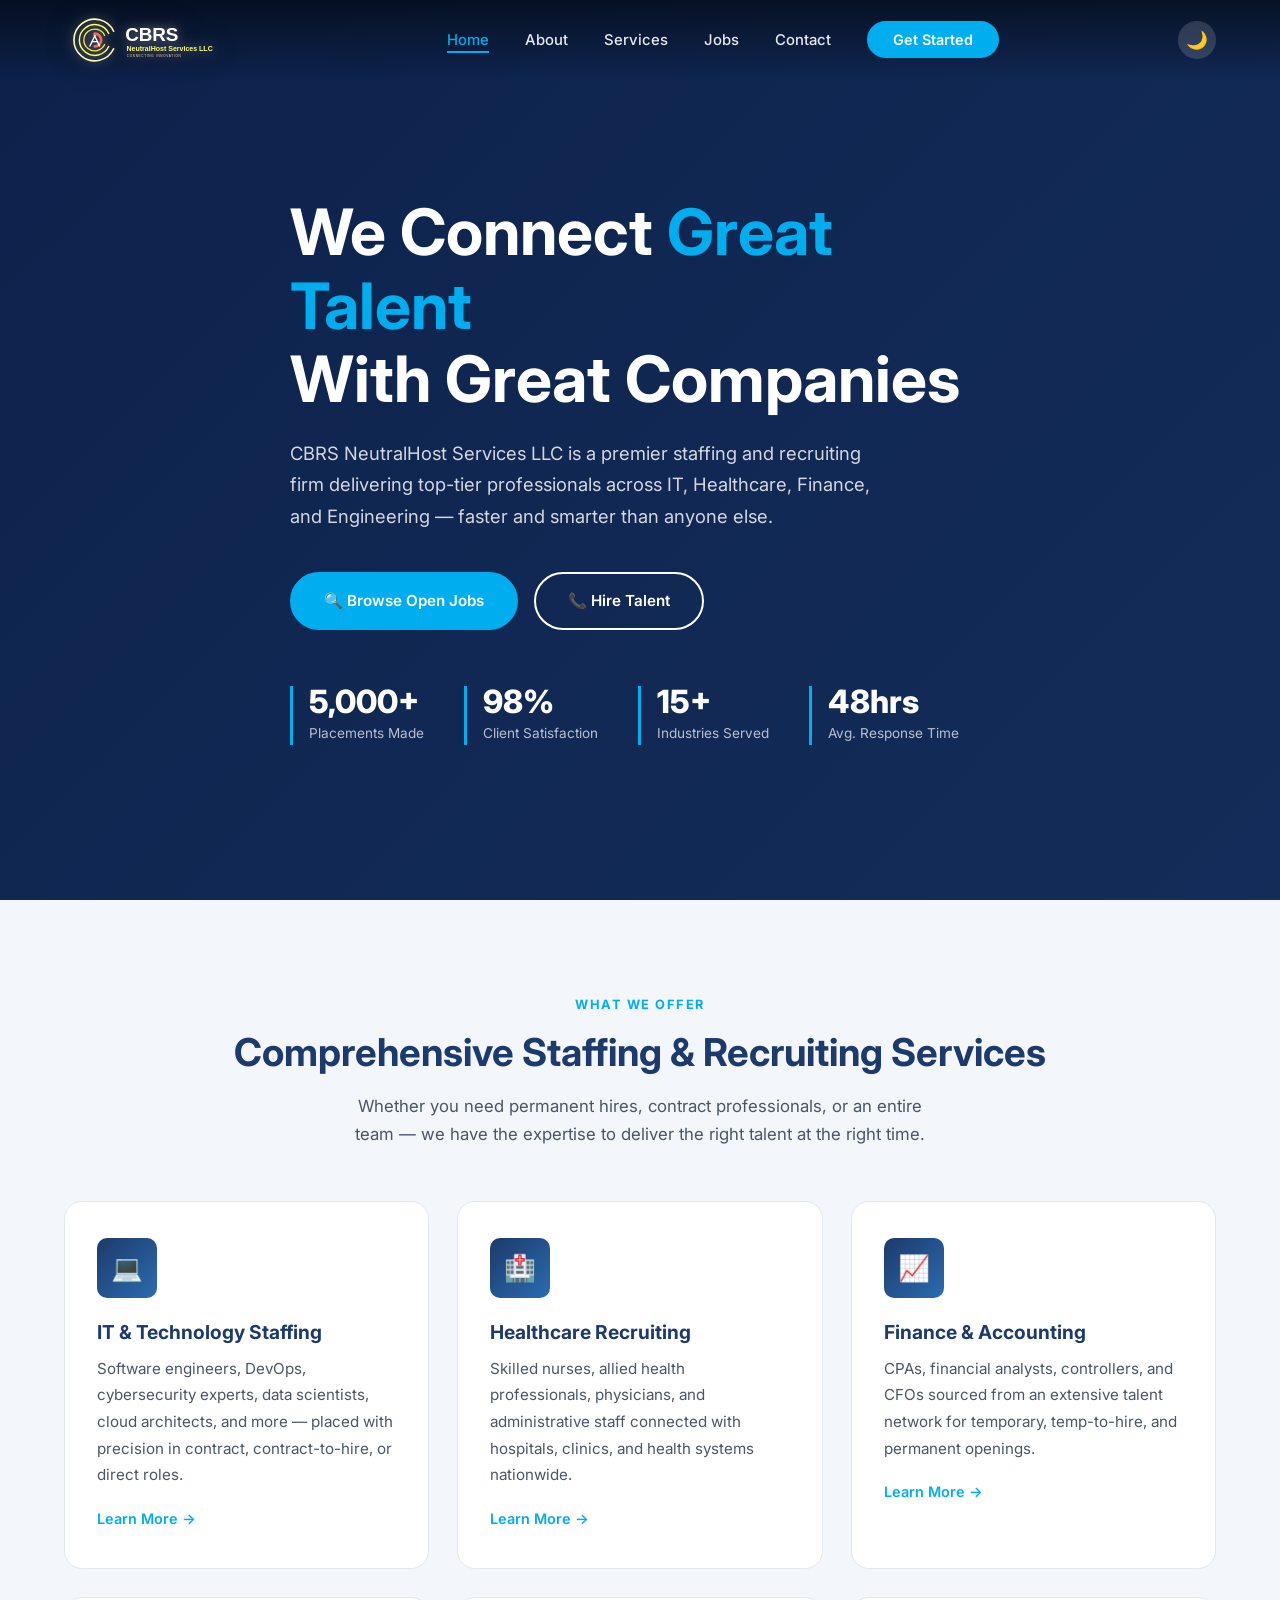
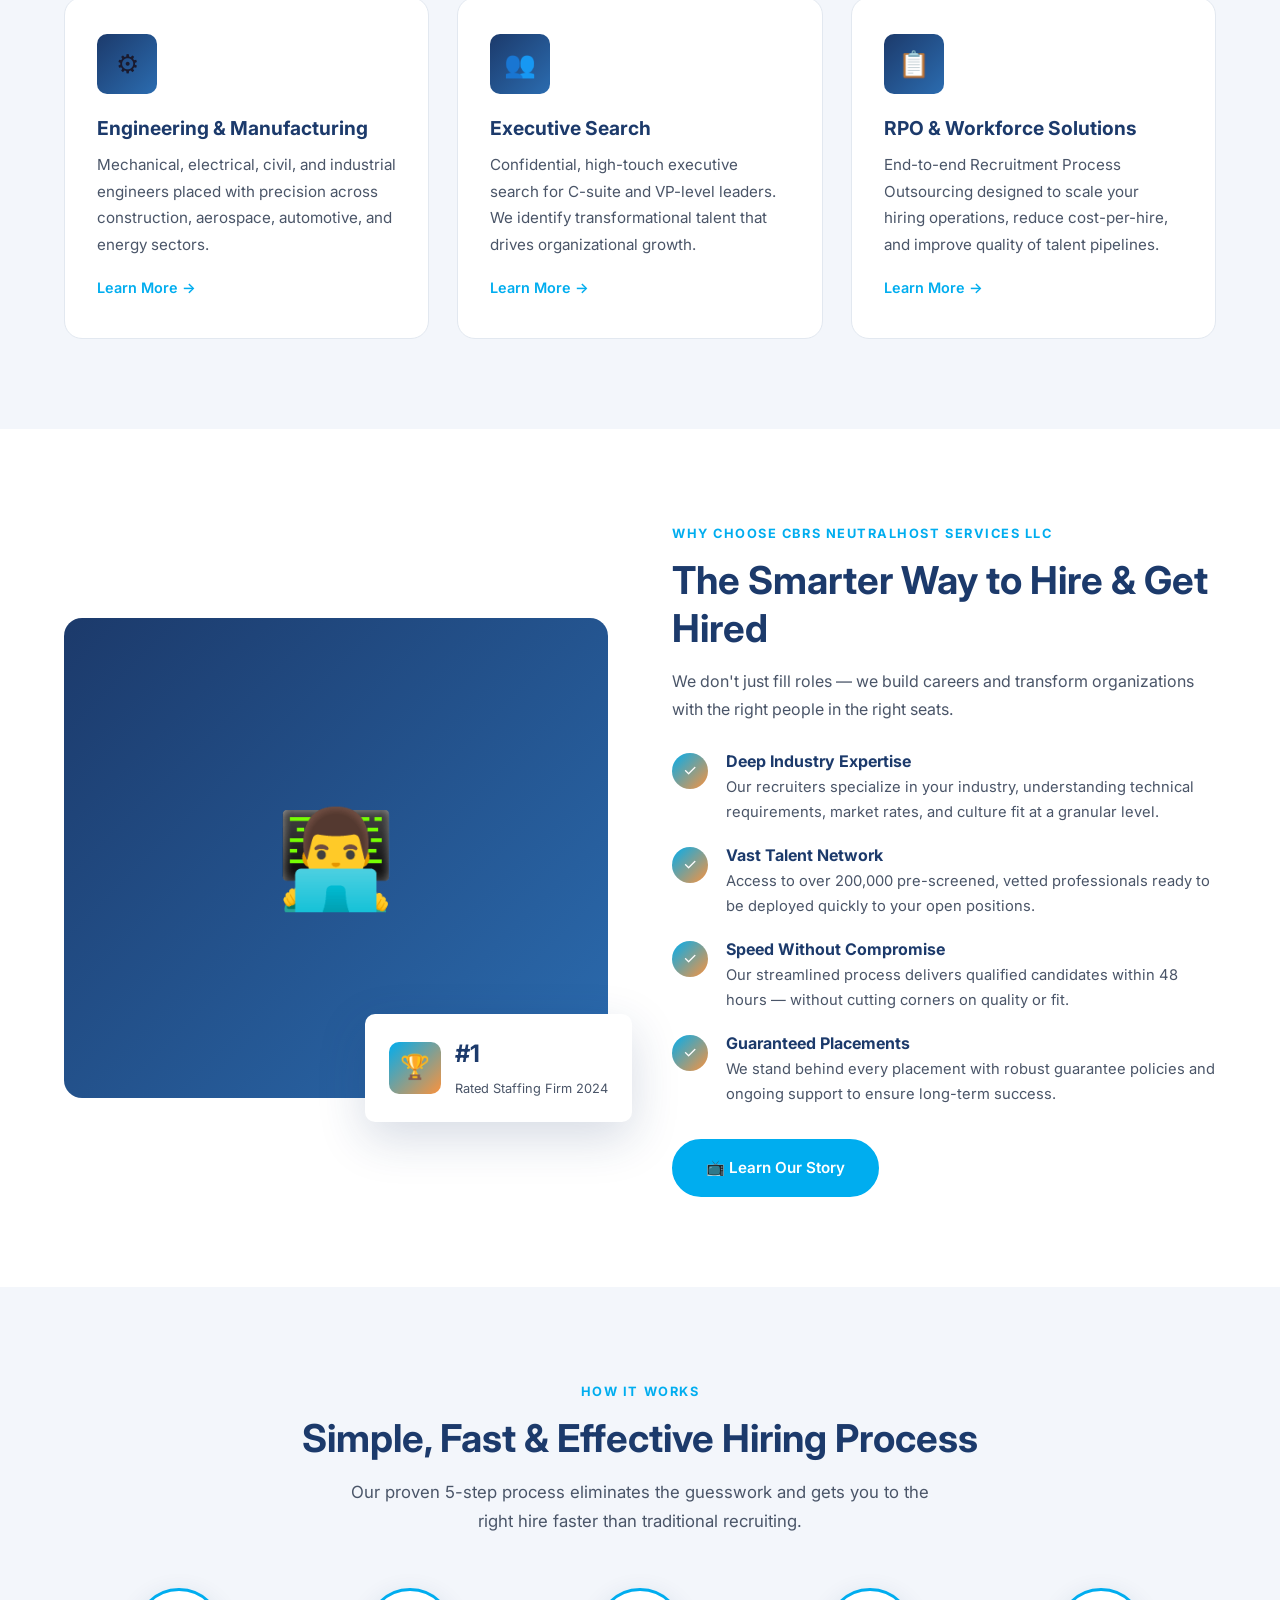
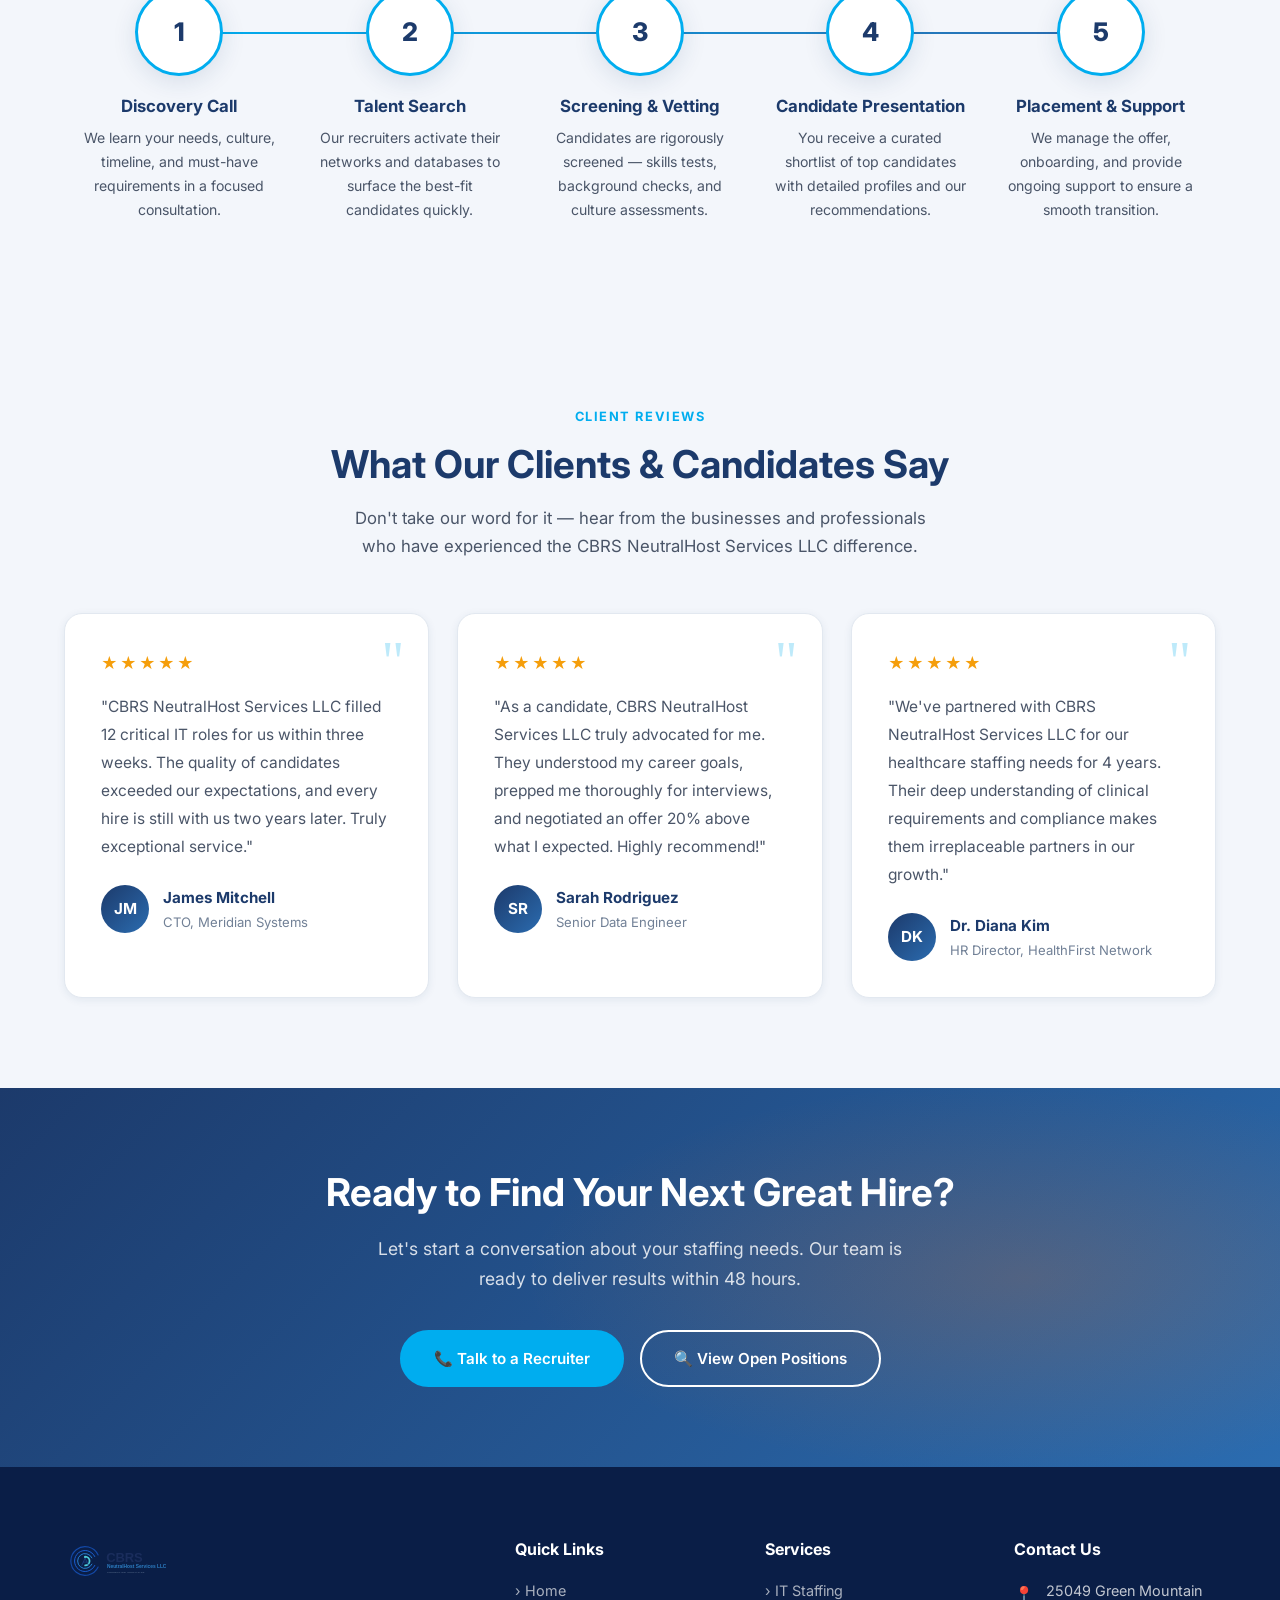
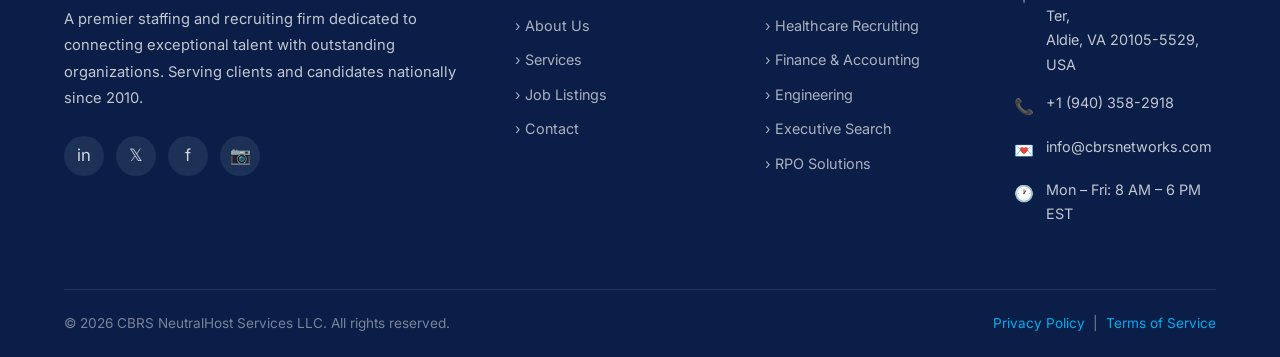
==== commit 306de94f: "Add updated SVG logo with CBRS NeutralHost Services LLC name" ====
--- a/index.html
+++ b/index.html
@@ -21,7 +21,7 @@
   <!-- ===== NAVBAR ===== -->
   <nav class="navbar" id="navbar">
     <div class="container nav-inner">
-      <a href="index.html" class="nav-logo"><img src="cbrs-logo-transparent.png" alt="CBRS NeutralHost Services LLC" class="logo-img"></a>
+      <a href="index.html" class="nav-logo"><img src="cbrs-logo.svg" alt="CBRS NeutralHost Services LLC" class="logo-img"></a>
       <ul class="nav-links" id="navLinks">
         <li><a href="index.html"    class="nav-link active">Home</a></li>
         <li><a href="about.html"    class="nav-link">About</a></li>
@@ -272,7 +272,7 @@
     <div class="container">
       <div class="footer-grid">
         <div class="footer-brand">
-          <a href="index.html" class="logo"><img src="cbrs-logo-transparent.png" alt="CBRS NeutralHost Services LLC"></a>
+          <a href="index.html" class="logo"><img src="cbrs-logo.svg" alt="CBRS NeutralHost Services LLC"></a>
           <p>A premier staffing and recruiting firm dedicated to connecting exceptional talent with outstanding organizations. Serving clients and candidates nationally since 2010.</p>
           <div class="social-links">
             <a href="#" class="social-link" aria-label="LinkedIn">in</a>
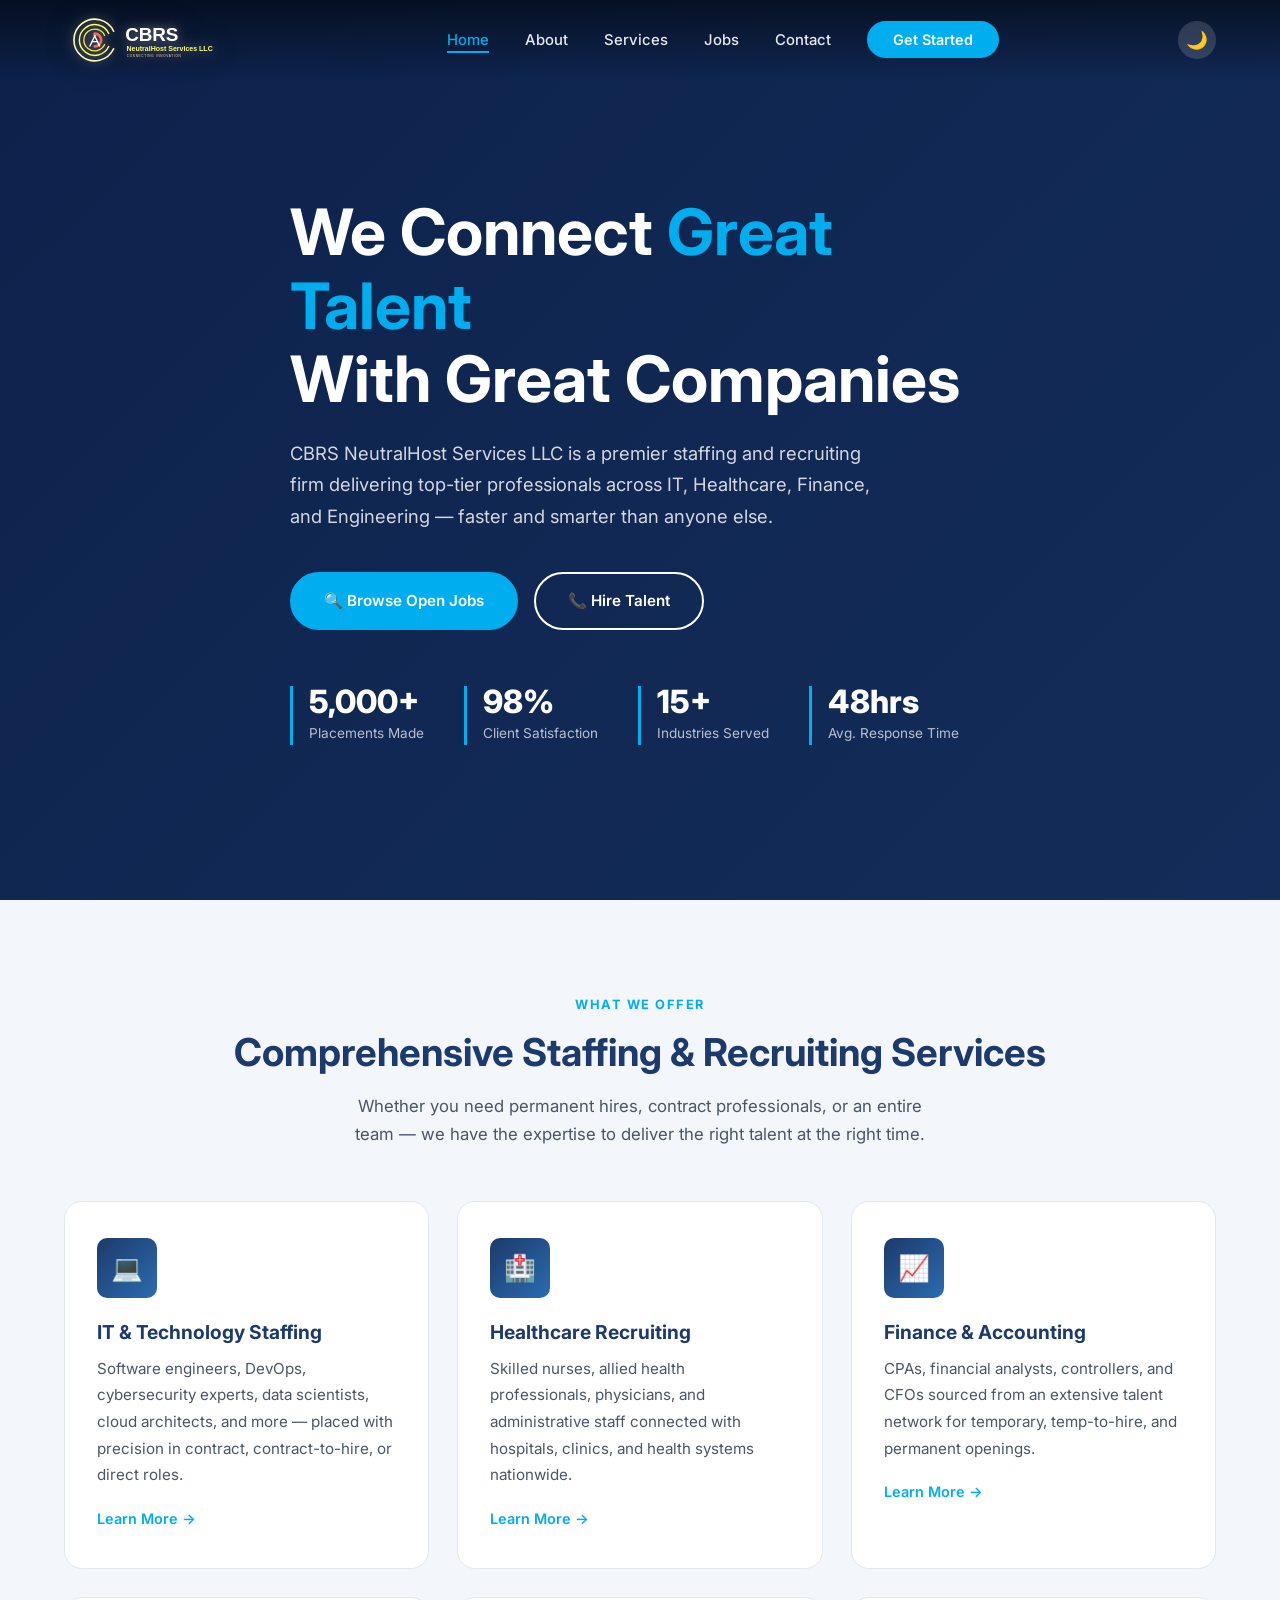
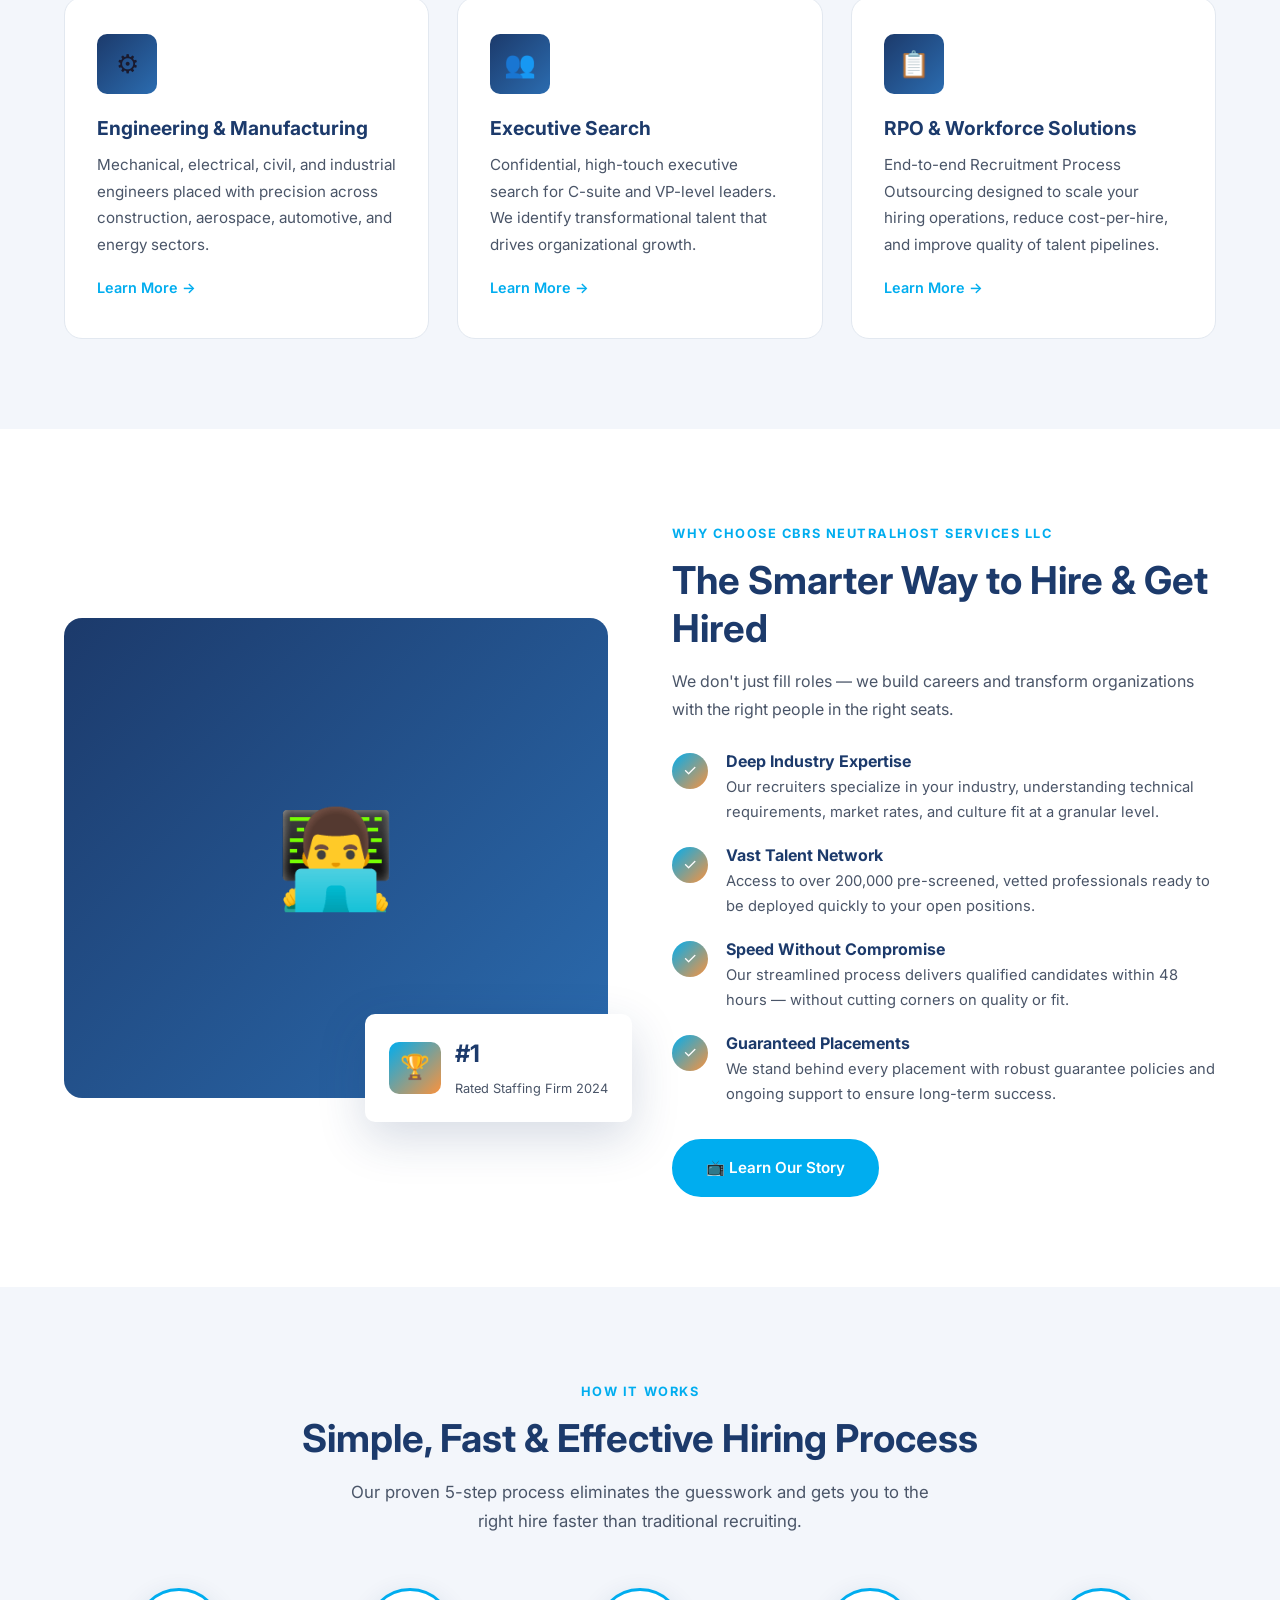
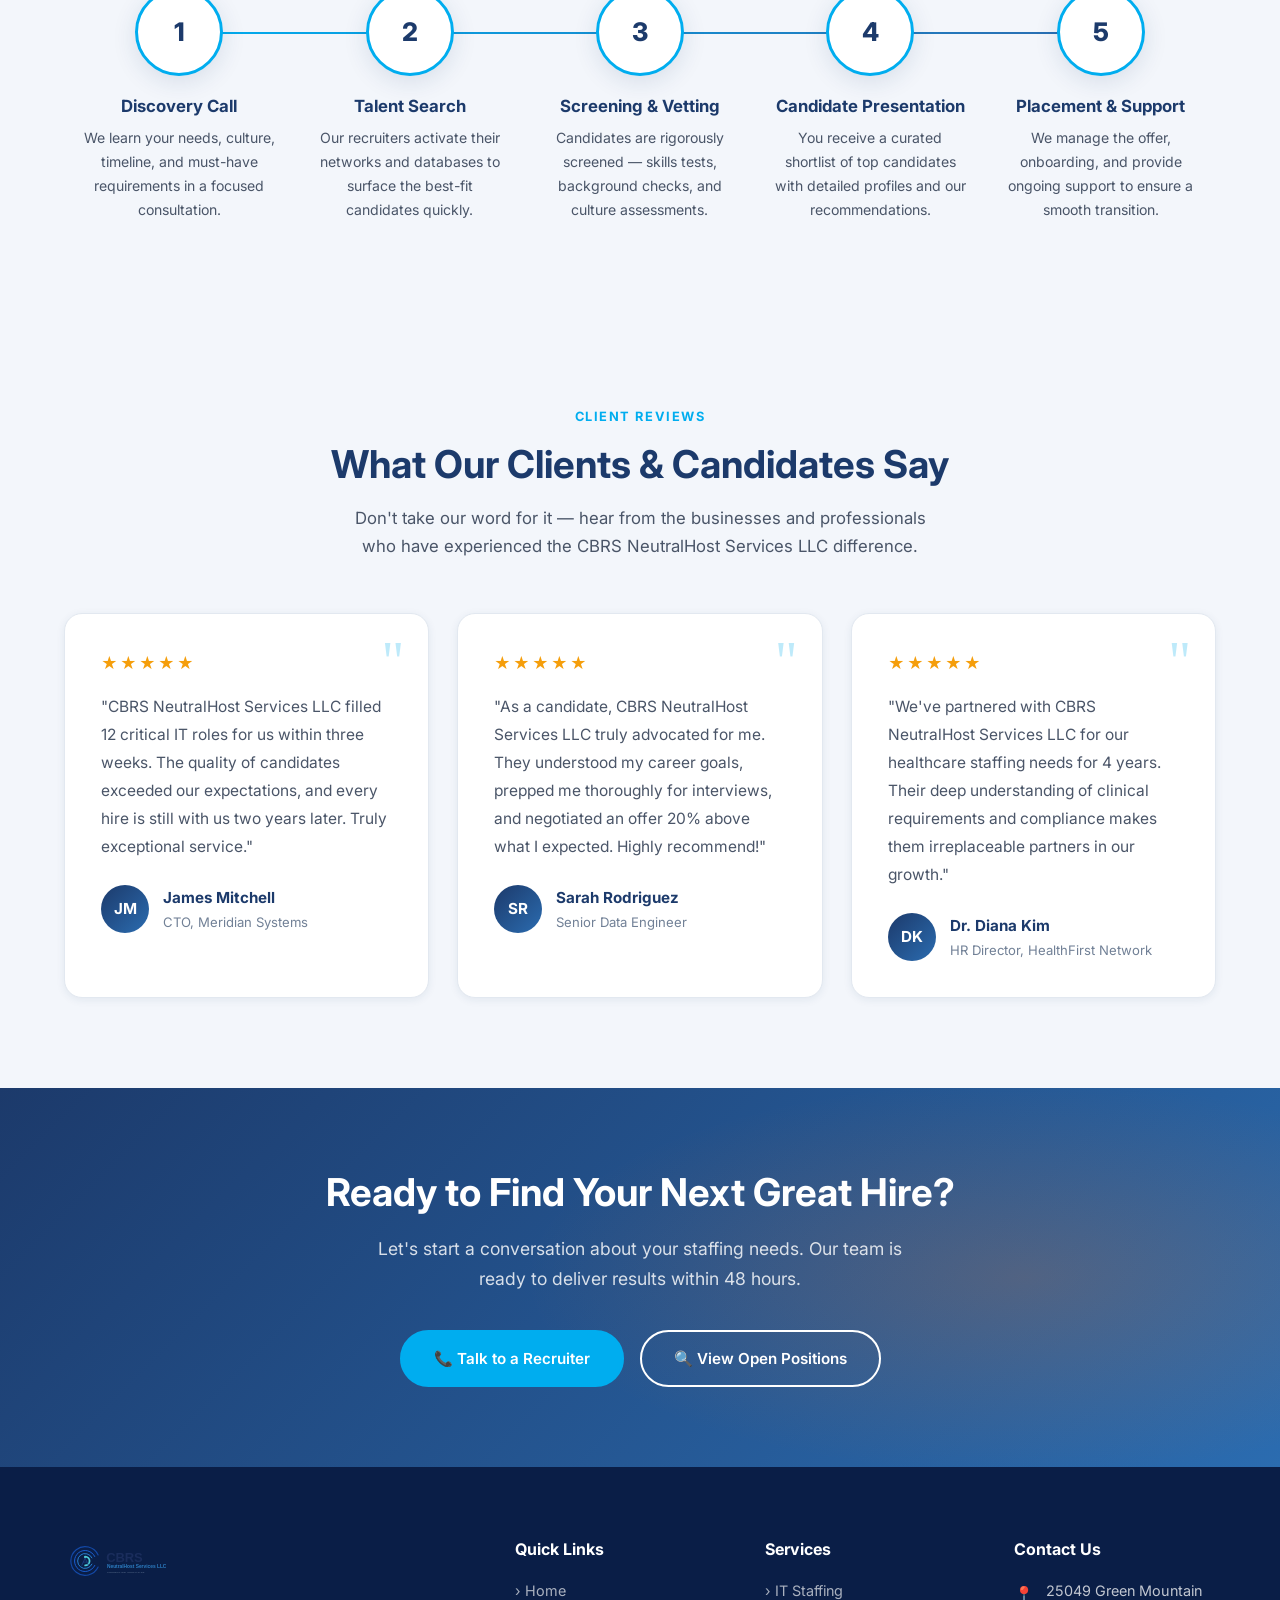
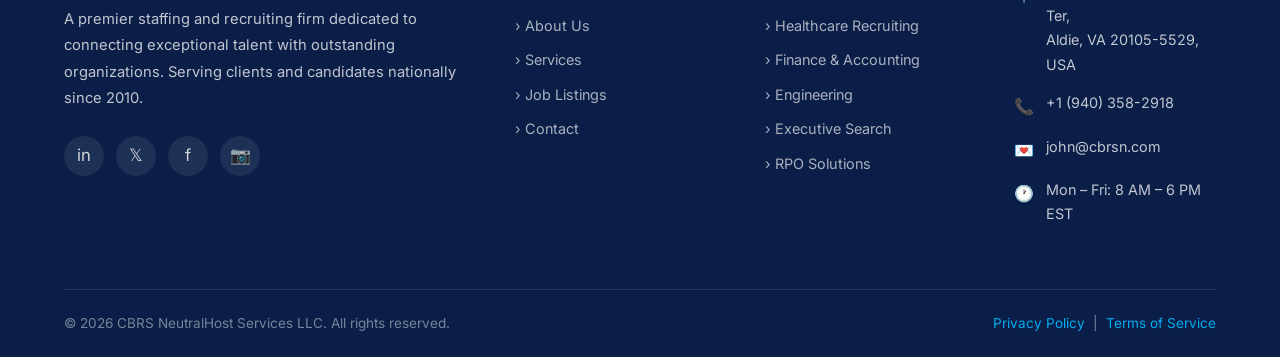
==== commit bda7ade2: "Update email address to john@cbrsn.com across all pages" ====
--- a/index.html
+++ b/index.html
@@ -306,7 +306,7 @@
           <h4>Contact Us</h4>
           <div class="footer-contact-item"><span class="ico">&#128205;</span><span>25049 Green Mountain Ter,<br>Aldie, VA 20105-5529, USA</span></div>
           <div class="footer-contact-item"><span class="ico">&#128222;</span><span>+1 (940) 358-2918</span></div>
-          <div class="footer-contact-item"><span class="ico">&#128140;</span><span>info@cbrsnetworks.com</span></div>
+          <div class="footer-contact-item"><span class="ico">&#128140;</span><span>john@cbrsn.com</span></div>
           <div class="footer-contact-item"><span class="ico">&#128336;</span><span>Mon – Fri: 8 AM – 6 PM EST</span></div>
         </div>
       </div>
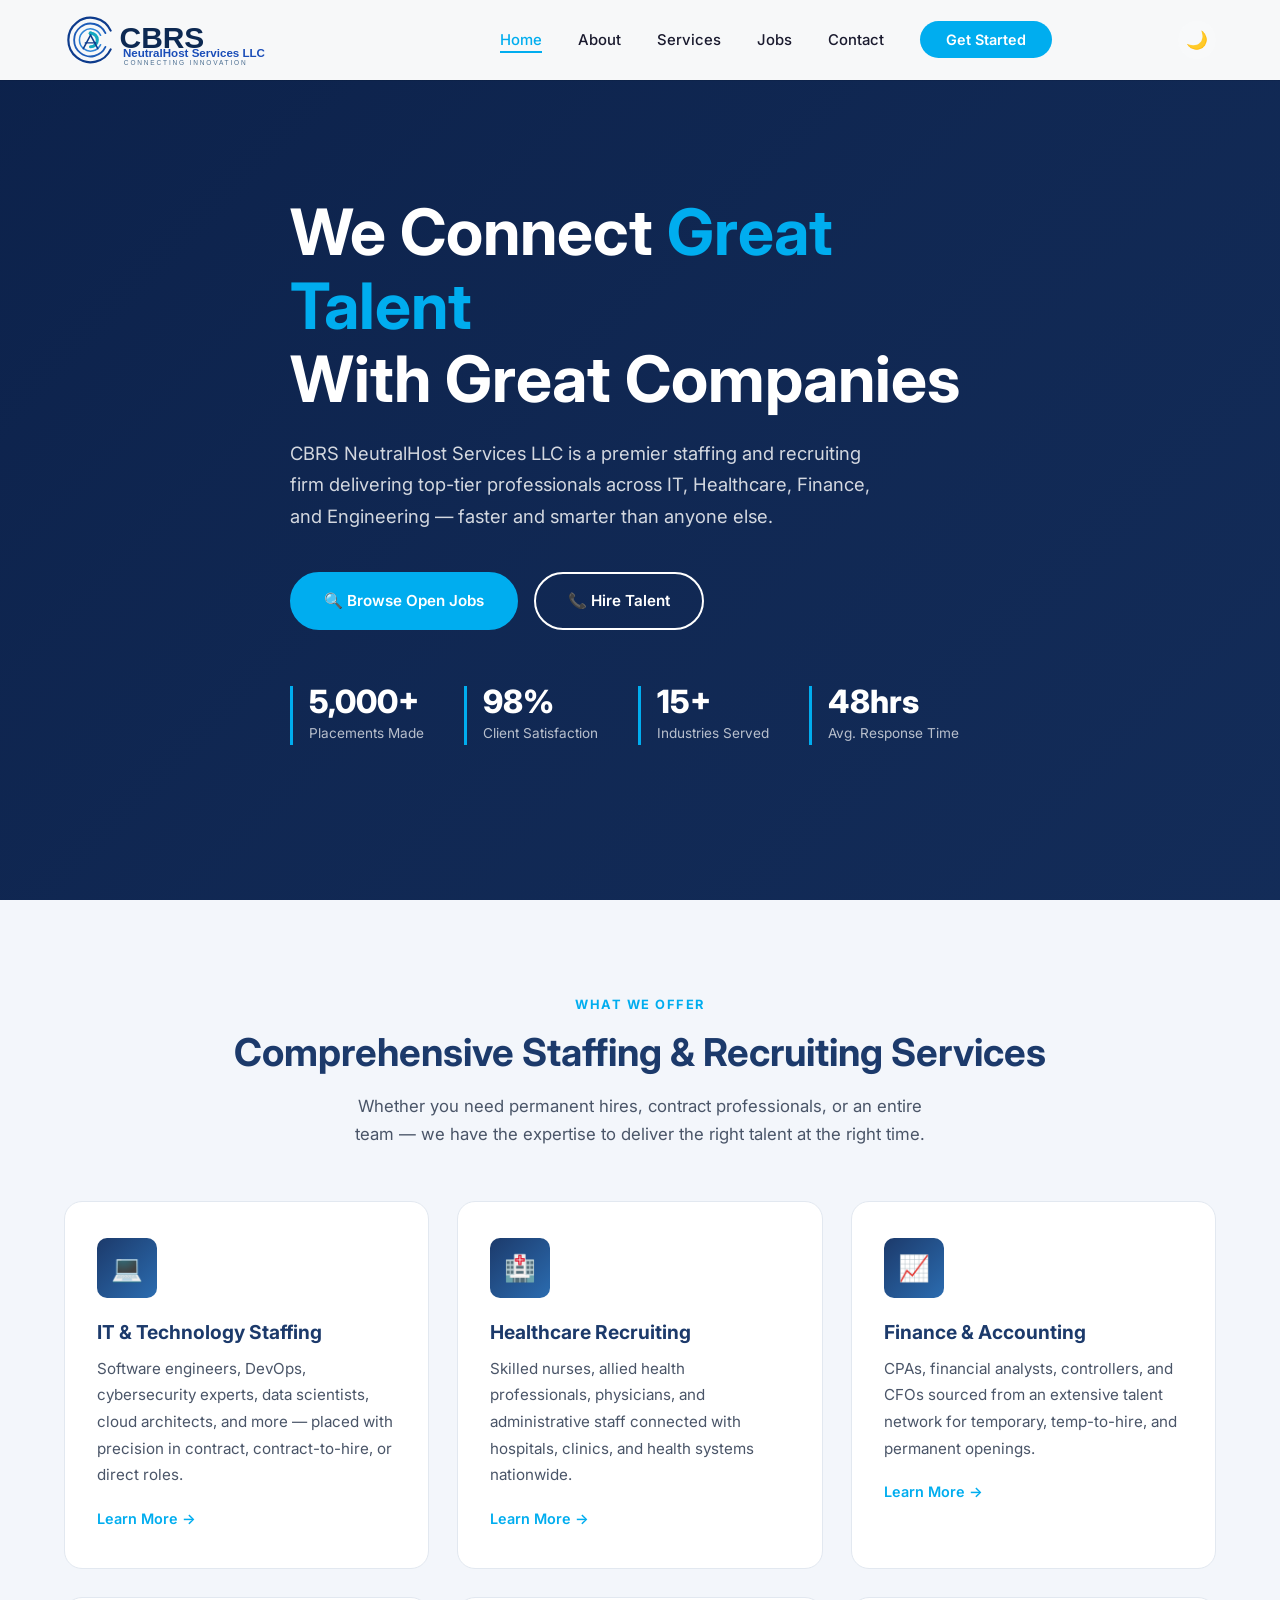
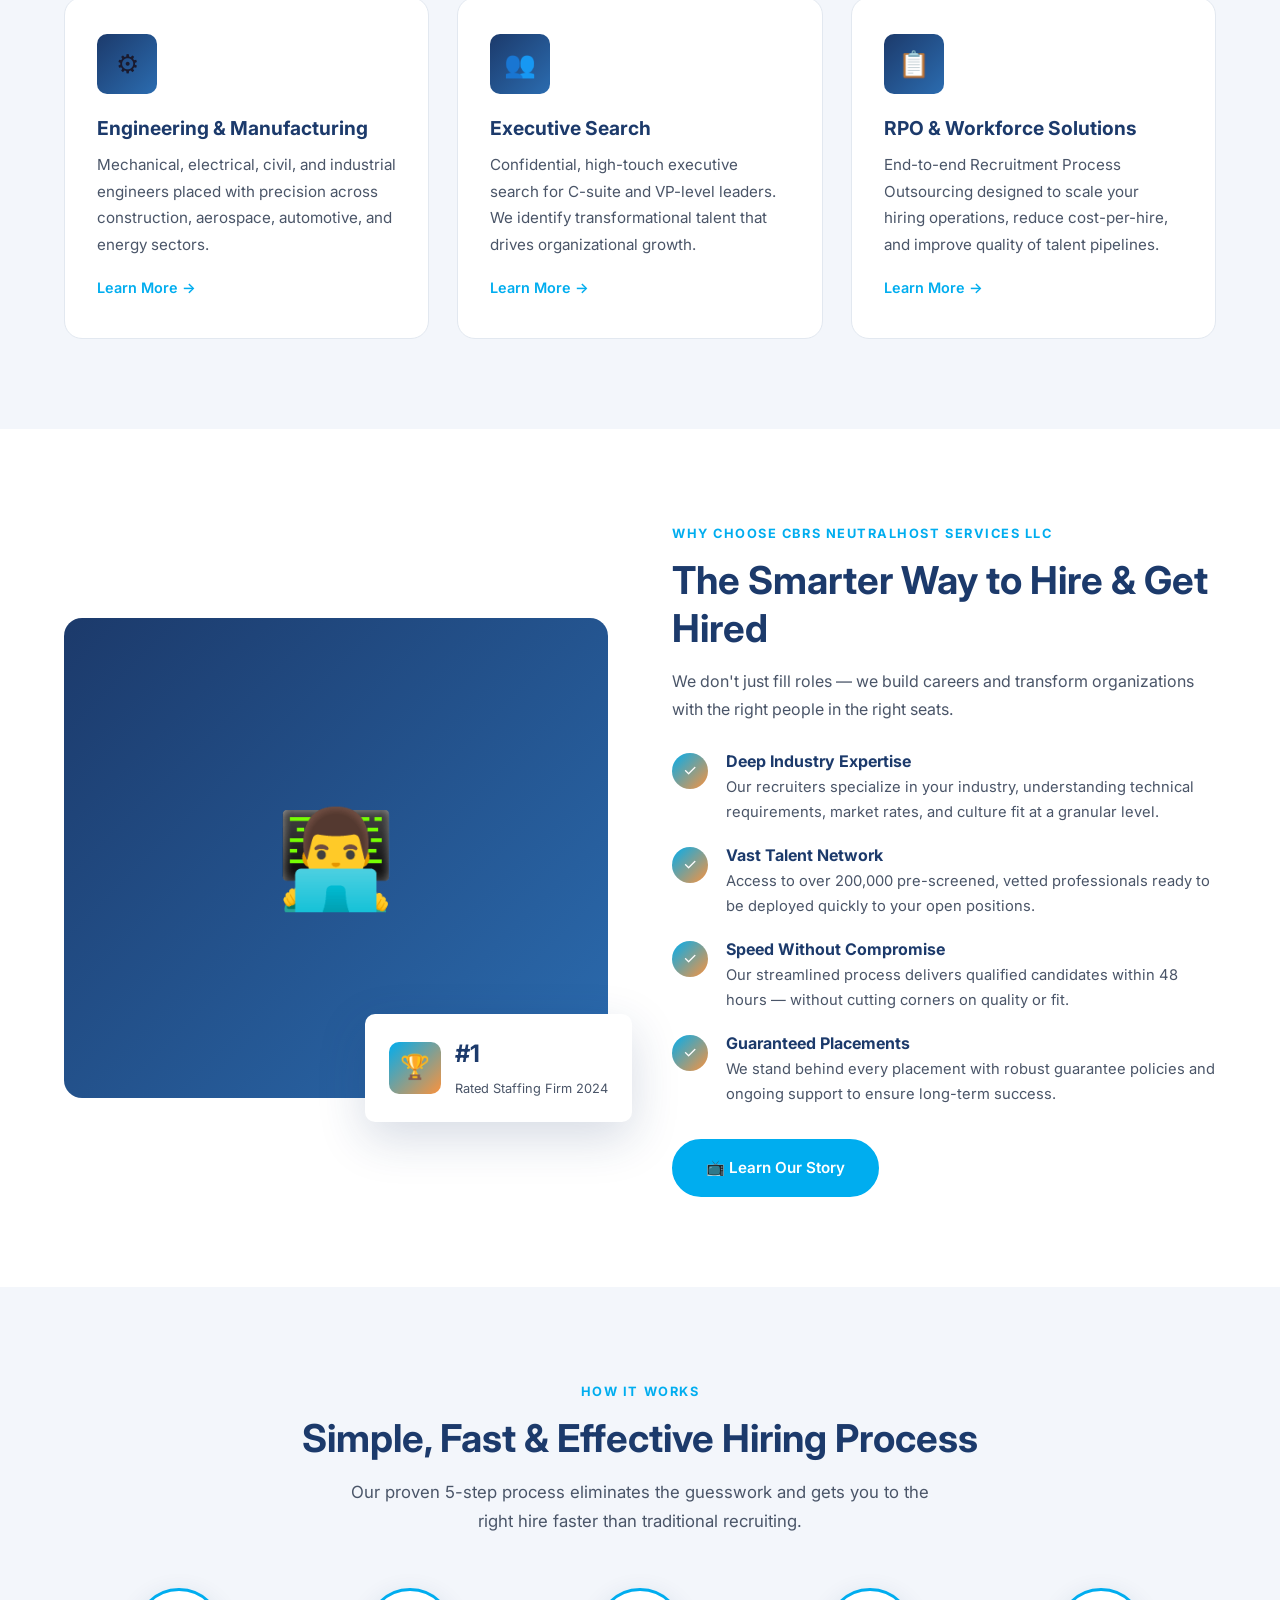
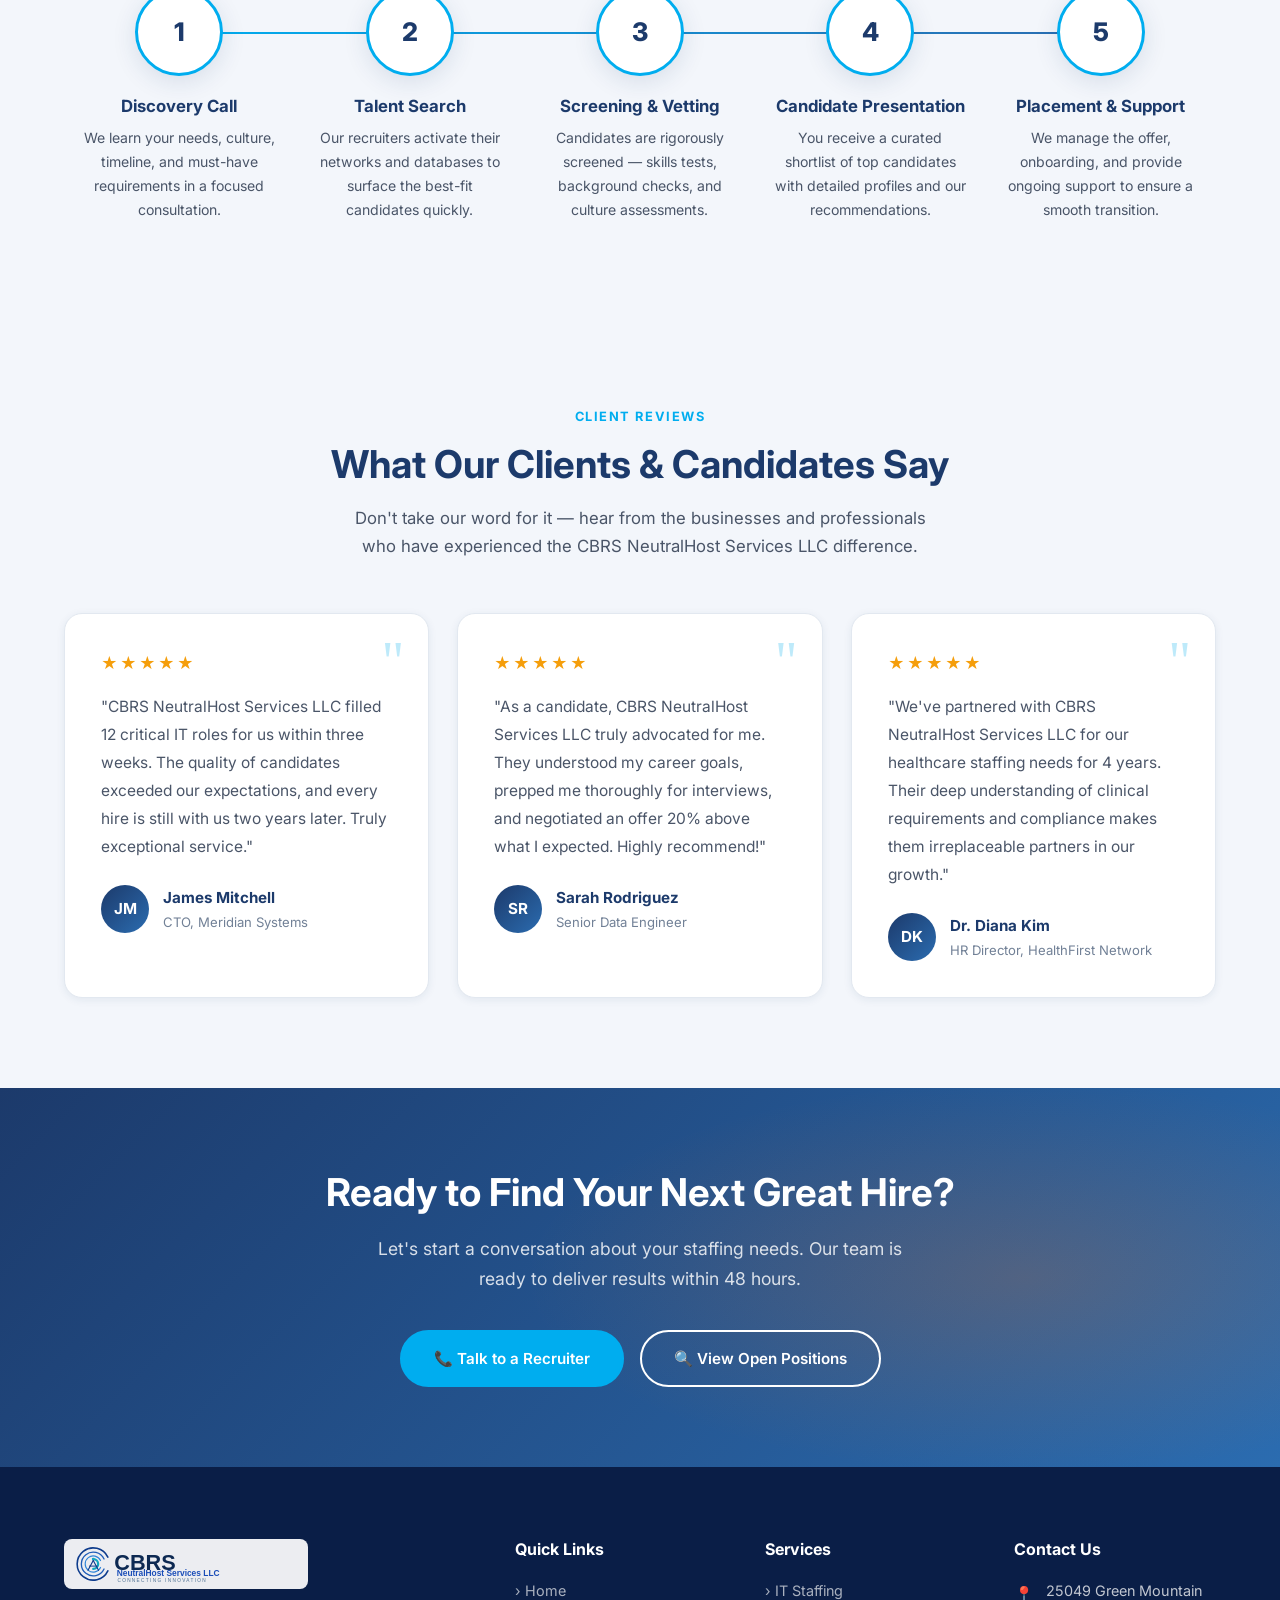
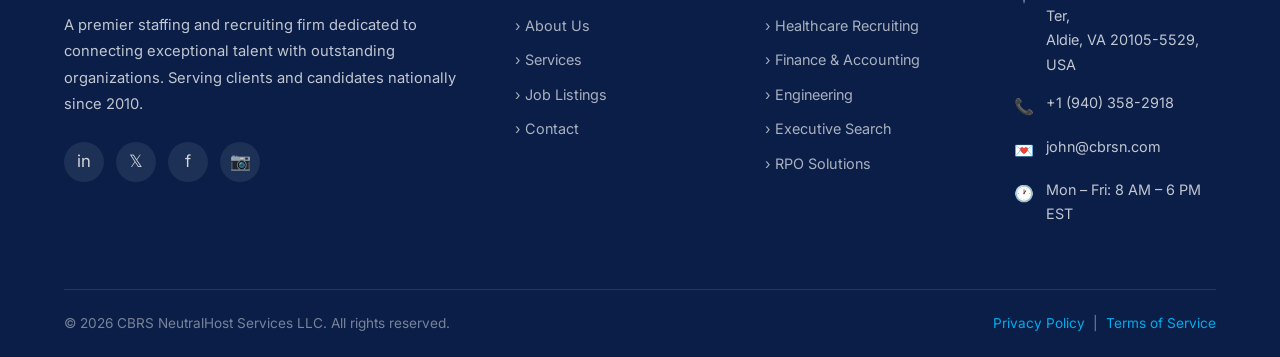
==== commit c65cc5aa: "Update browser tab: shorter titles, new SVG favicon with brand icon" ====
--- a/index.html
+++ b/index.html
@@ -3,12 +3,13 @@
 <head>
   <meta charset="UTF-8" />
   <meta name="viewport" content="width=device-width, initial-scale=1.0" />
-  <title>CBRS NeutralHost Services LLC – Staffing & Recruiting Solutions</title>
+  <title>CBRS NeutralHost Services LLC</title>
   <meta name="description" content="CBRS NeutralHost Services LLC connects top talent with leading companies. Expert staffing, IT recruiting, and workforce solutions across healthcare, technology, finance, and engineering." />
   <link rel="preconnect" href="https://fonts.googleapis.com" />
   <link rel="preconnect" href="https://fonts.gstatic.com" crossorigin />
   <link href="https://fonts.googleapis.com/css2?family=Inter:wght@400;500;600;700;800&display=swap" rel="stylesheet" />
   <link rel="stylesheet" href="css/style.css" />
+  <link rel="icon" type="image/svg+xml" href="favicon.svg" />
   <link rel="icon" type="image/png" sizes="64x64" href="favicon-64.png" />
   <link rel="icon" type="image/png" sizes="32x32" href="favicon-32.png" />
   <link rel="apple-touch-icon" href="apple-touch-icon.png" />
--- a/css/style.css
+++ b/css/style.css
@@ -180,8 +180,8 @@
   position: fixed;
   top: 0; left: 0; right: 0;
   z-index: 999;
-  /* Dark gradient fades behind navbar so logo always readable over video */
-  background: linear-gradient(to bottom, rgba(0,0,0,0.55) 0%, rgba(0,0,0,0.0) 100%);
+  background: rgba(255,255,255,0.97);
+  box-shadow: 0 1px 0 rgba(0,0,0,0.08);
   transition: background var(--transition), box-shadow var(--transition);
   padding: 0;
 }
@@ -193,7 +193,6 @@
 
 .navbar.scrolled .nav-link { color: var(--text-dark); }
 .navbar.scrolled .logo-img {
-  /* On white navbar: restore original colors, just a subtle shadow */
   filter: none;
   height: 52px;
 }
@@ -211,26 +210,22 @@
   display: flex;
   align-items: center;
   flex-shrink: 0;
-  animation: logoFadeIn 0.8s ease forwards;
+  animation: logoFadeIn 0.6s ease forwards;
+  /* No pill — navbar is always white so logo shows in true colors */
+  background: none;
+  padding: 0;
 }
 @keyframes logoFadeIn {
   from { opacity: 0; transform: translateX(-16px); }
   to   { opacity: 1; transform: translateX(0); }
 }
 .logo-img {
-  height: 64px;
+  height: 58px;
   width: auto;
-  max-width: 260px;
+  max-width: 320px;
   background: transparent;
-  border-radius: 0;
-  padding: 0;
-  box-shadow: none;
-  /* Invert dark logo pixels to white for contrast on dark video, then add glow */
-  filter:
-    invert(1) brightness(2)
-    drop-shadow(0 0 6px rgba(255,255,255,0.5))
-    drop-shadow(0 2px 12px rgba(0,0,0,0.8));
-  transition: filter var(--transition), height var(--transition), opacity var(--transition);
+  filter: none;
+  transition: height var(--transition), opacity var(--transition);
 }
 .logo-img:hover { opacity: 0.85; }
 
@@ -243,7 +238,7 @@
 .nav-link {
   font-size: .93rem;
   font-weight: 500;
-  color: rgba(255,255,255,.9);
+  color: var(--text-dark);
   position: relative;
   transition: color var(--transition);
 }
@@ -930,9 +925,14 @@
   margin-bottom: 14px;
 }
 .footer-brand .logo img {
-  height: 44px;
+  height: 50px;
   width: auto;
-  border-radius: 6px;
+  border-radius: 0;
+  /* No filter — true brand colours on footer too */
+  filter: none;
+  background: rgba(255,255,255,0.92);
+  border-radius: 8px;
+  padding: 4px 10px;
 }
 
 .footer-brand p {
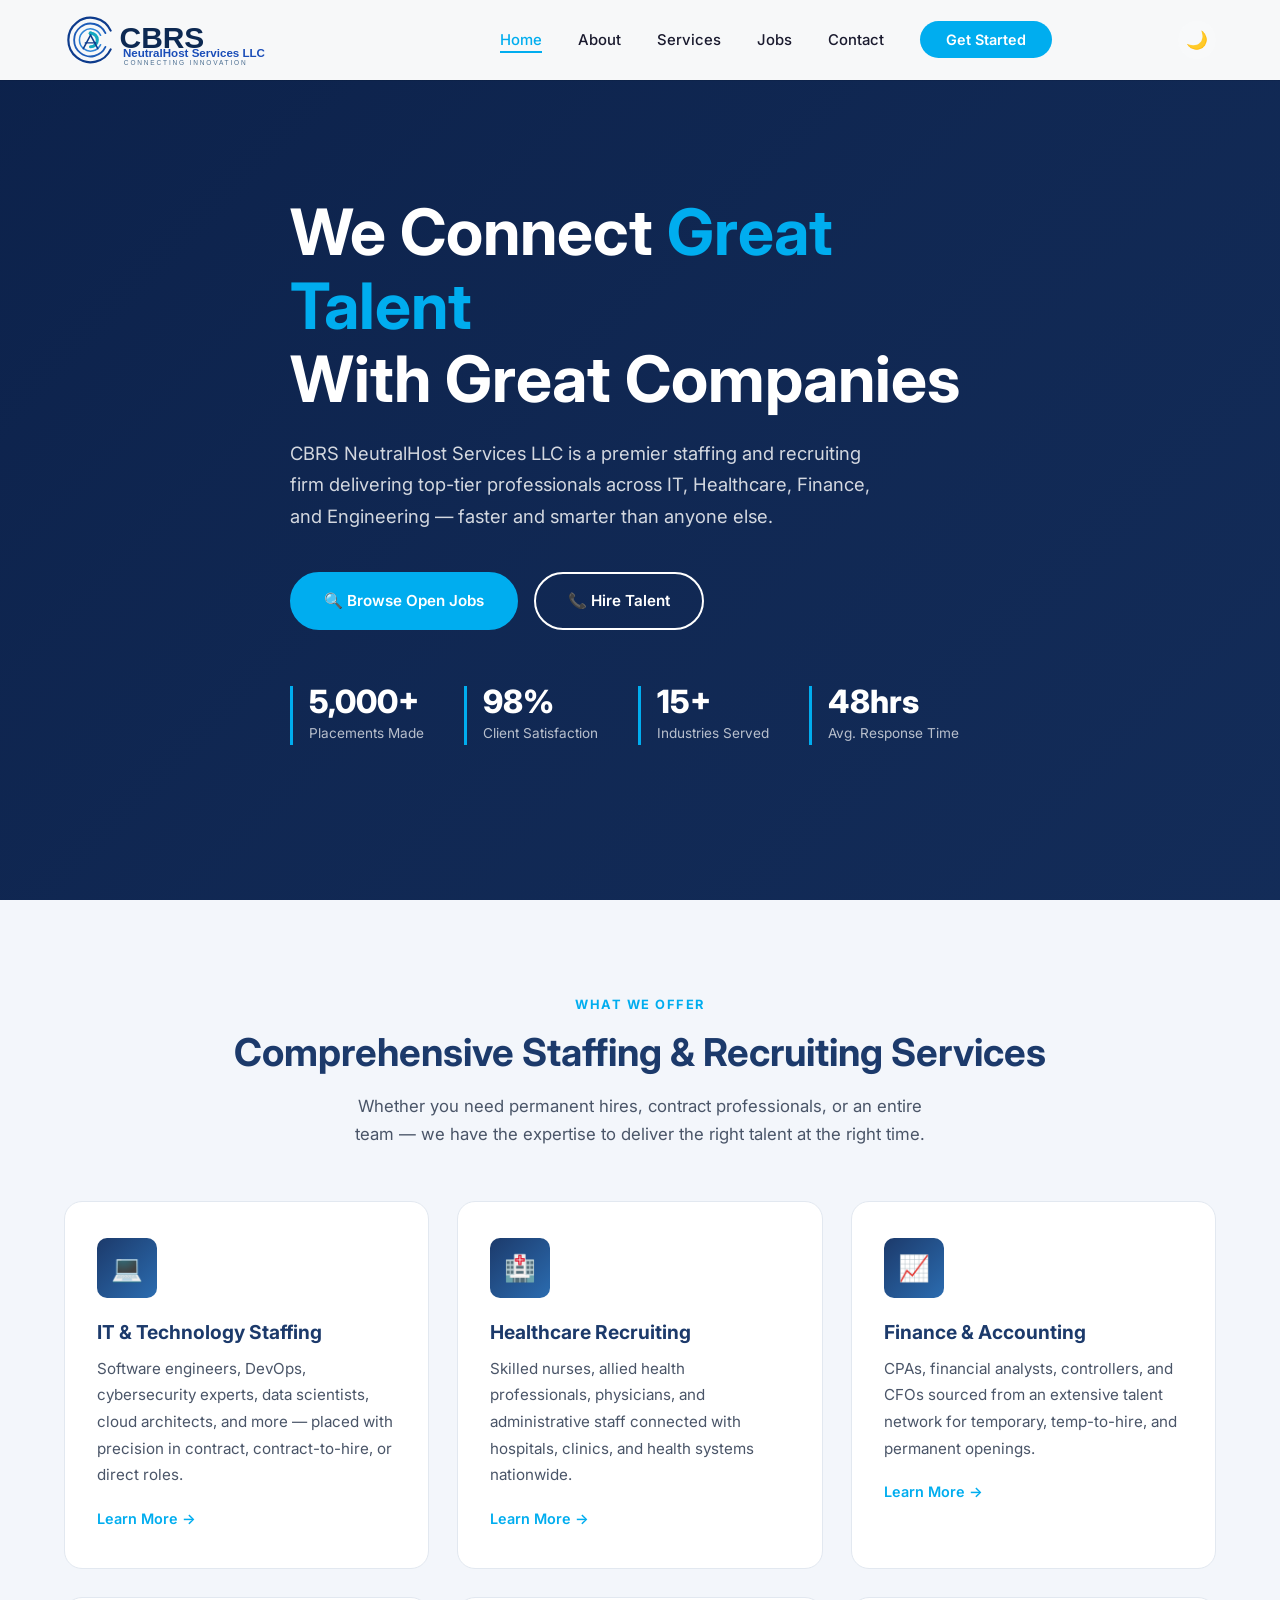
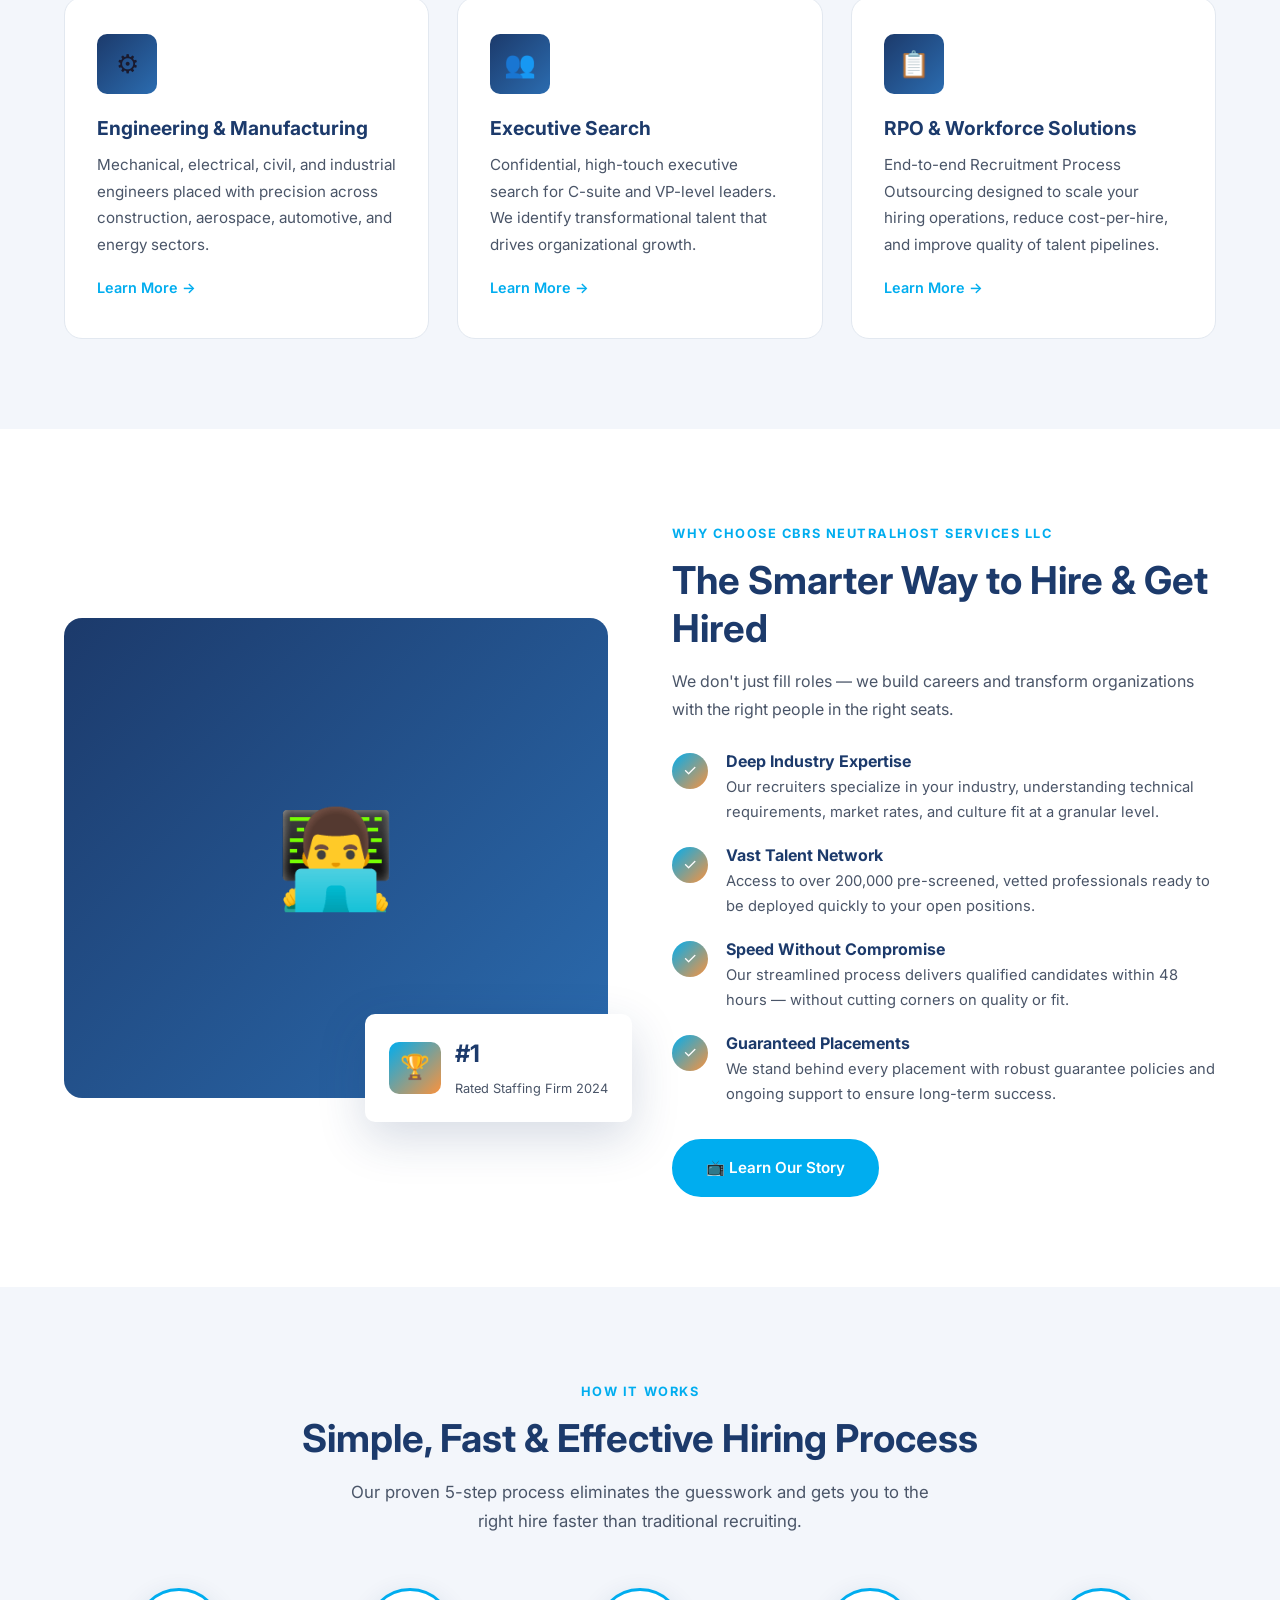
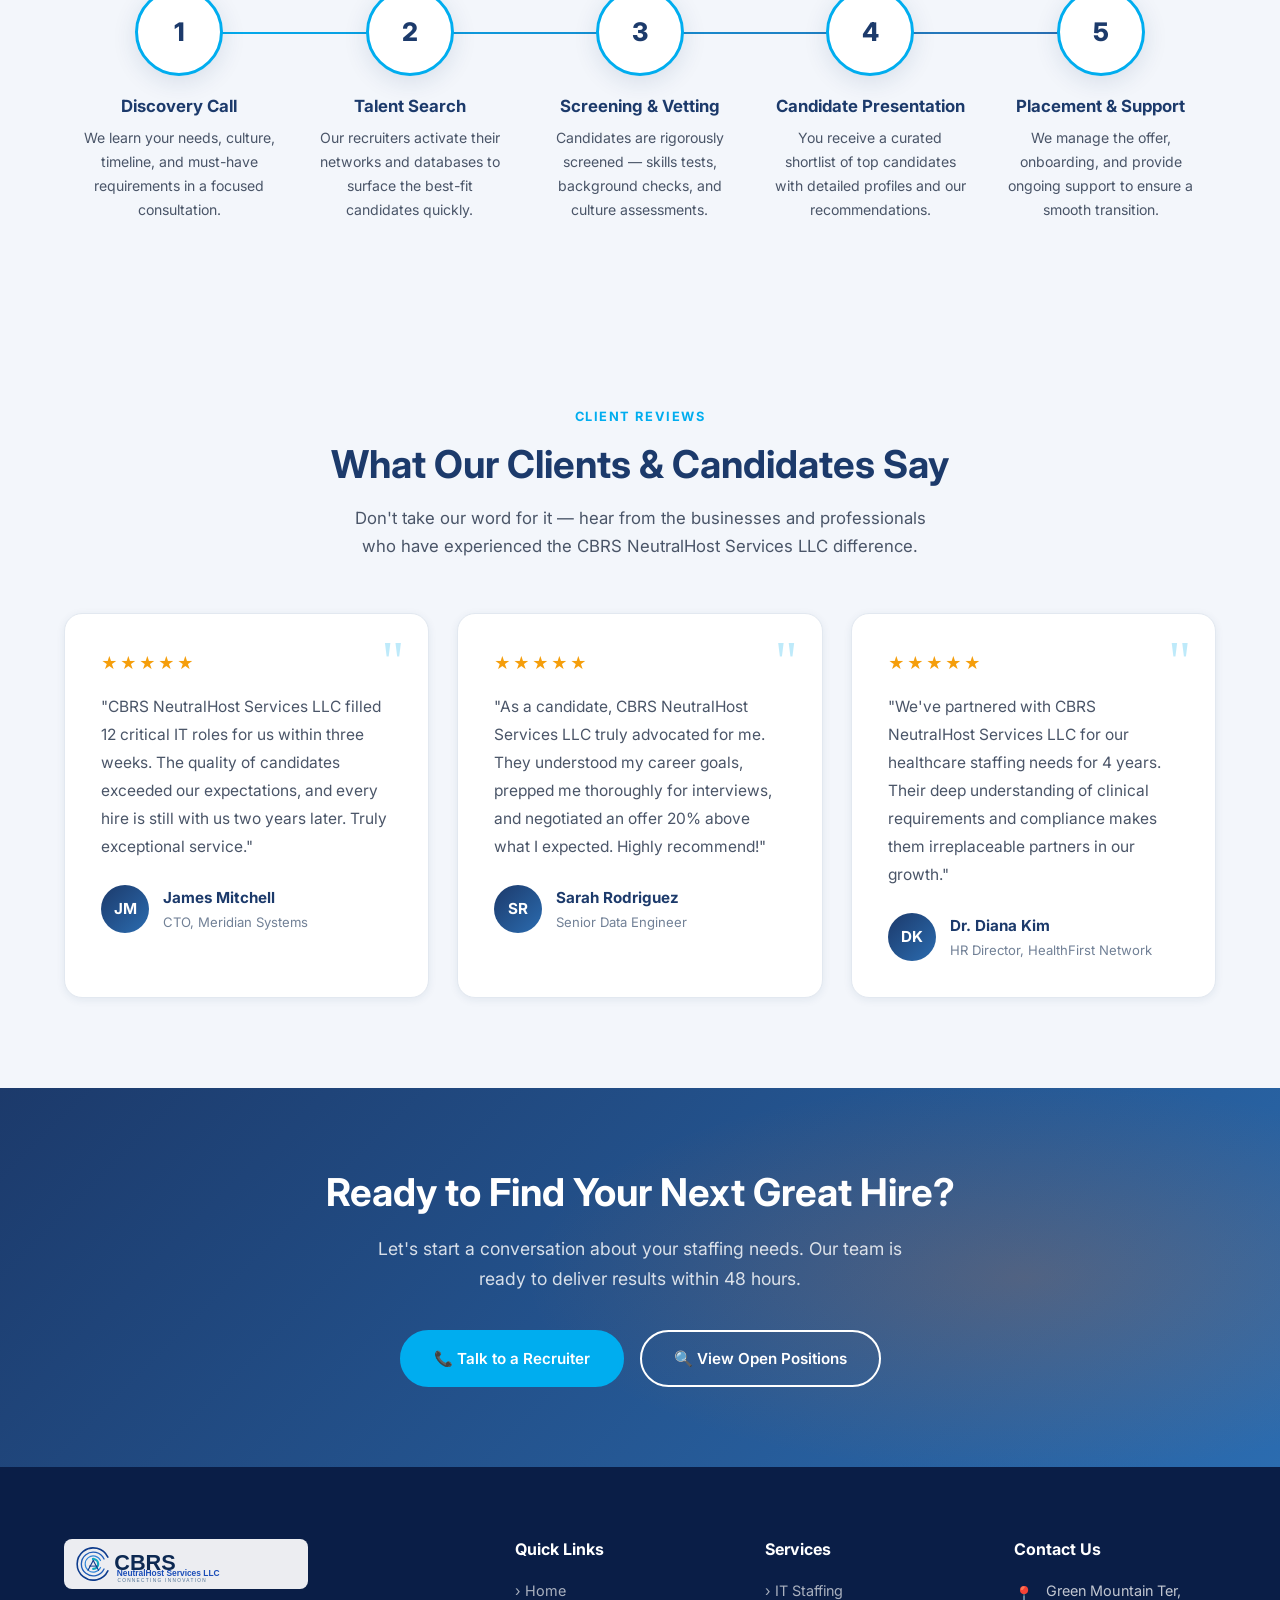
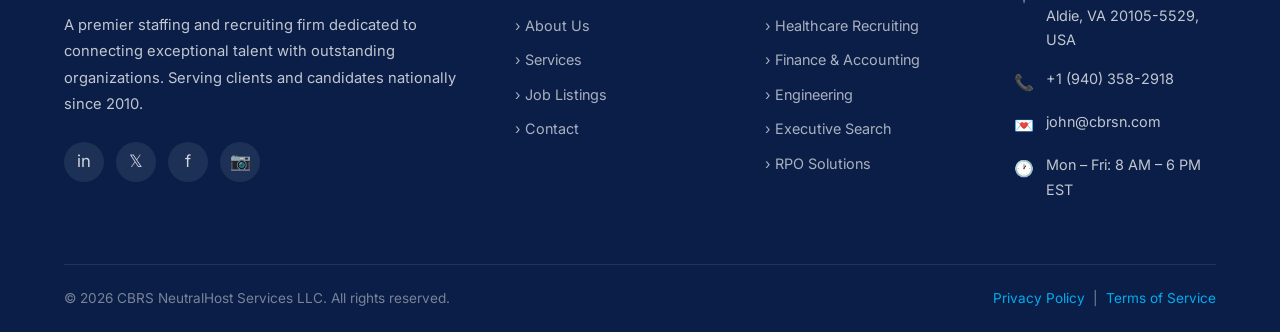
==== commit 3ce3efad: "Update address to Green Mountain Ter, Aldie, VA 20105-5529, USA" ====
--- a/index.html
+++ b/index.html
@@ -305,7 +305,7 @@
         </div>
         <div class="footer-col">
           <h4>Contact Us</h4>
-          <div class="footer-contact-item"><span class="ico">&#128205;</span><span>25049 Green Mountain Ter,<br>Aldie, VA 20105-5529, USA</span></div>
+          <div class="footer-contact-item"><span class="ico">&#128205;</span><span>Green Mountain Ter,<br>Aldie, VA 20105-5529, USA</span></div>
           <div class="footer-contact-item"><span class="ico">&#128222;</span><span>+1 (940) 358-2918</span></div>
           <div class="footer-contact-item"><span class="ico">&#128140;</span><span>john@cbrsn.com</span></div>
           <div class="footer-contact-item"><span class="ico">&#128336;</span><span>Mon – Fri: 8 AM – 6 PM EST</span></div>
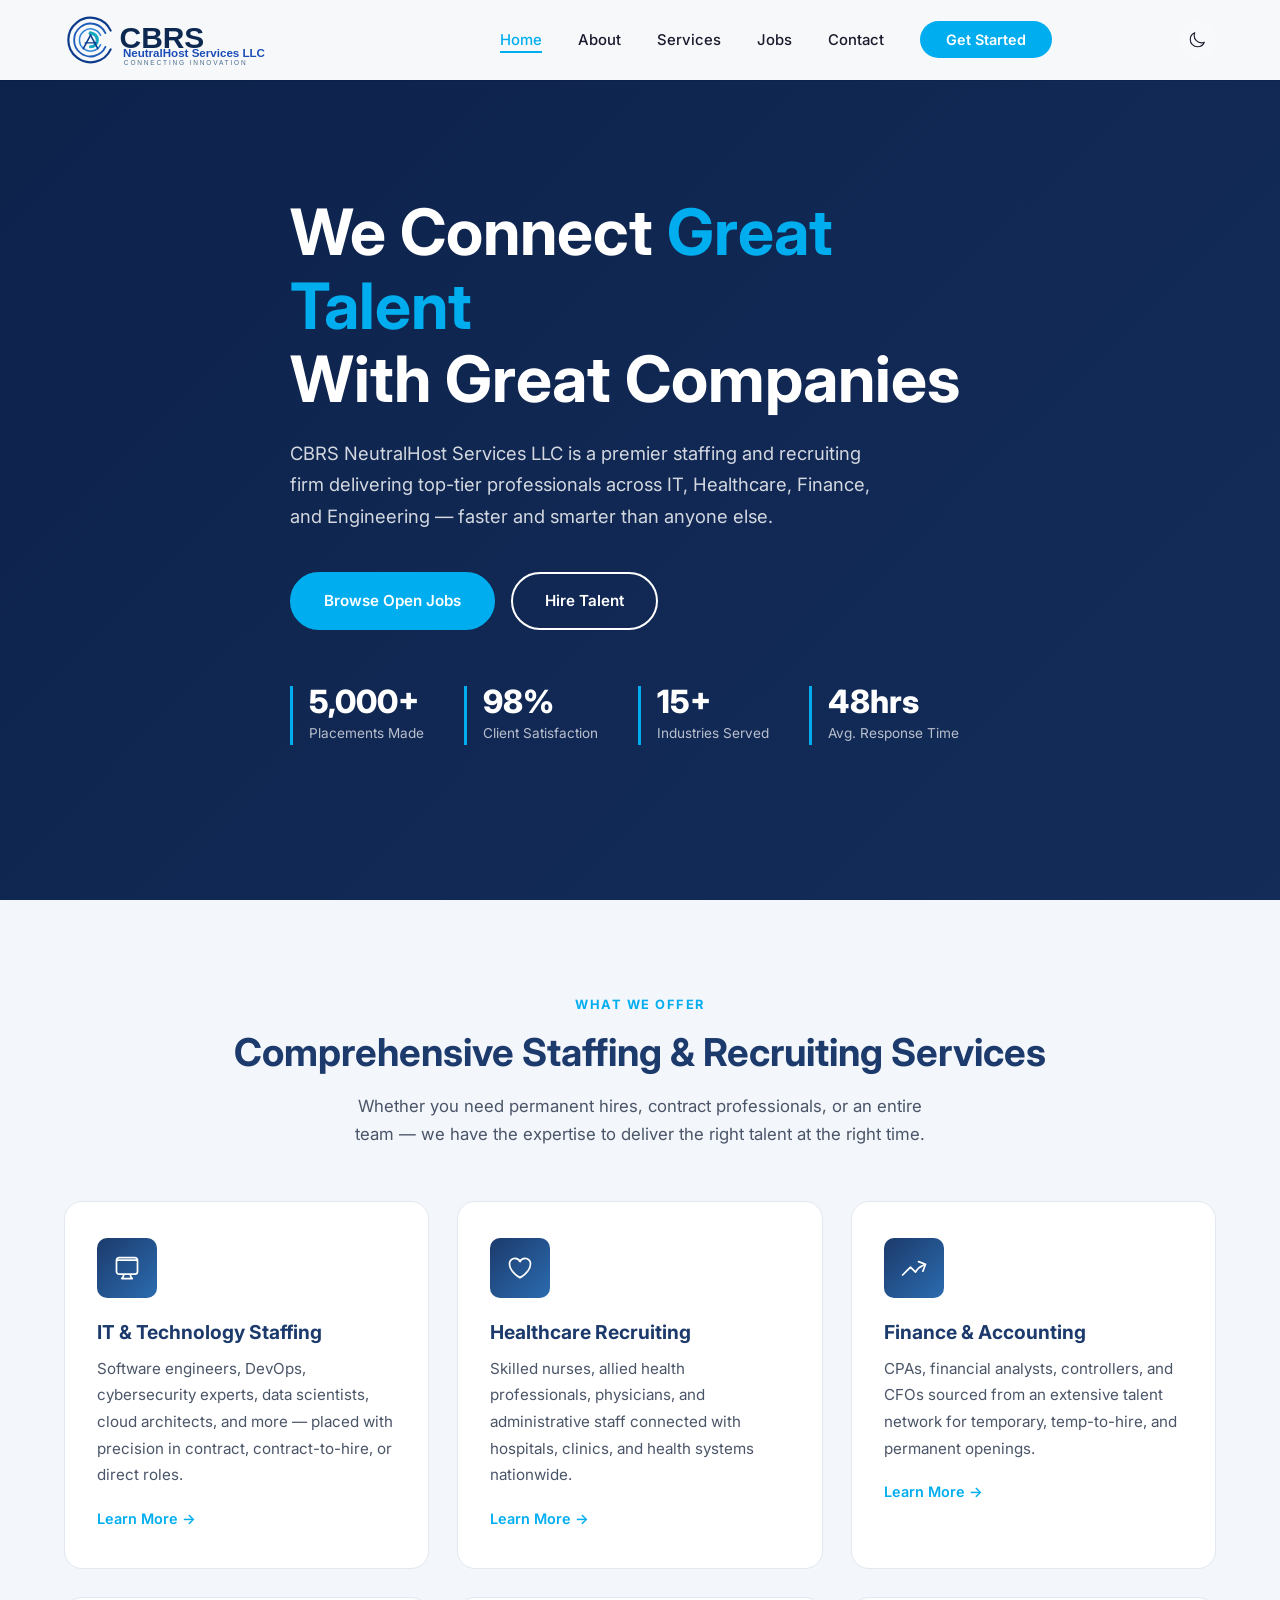
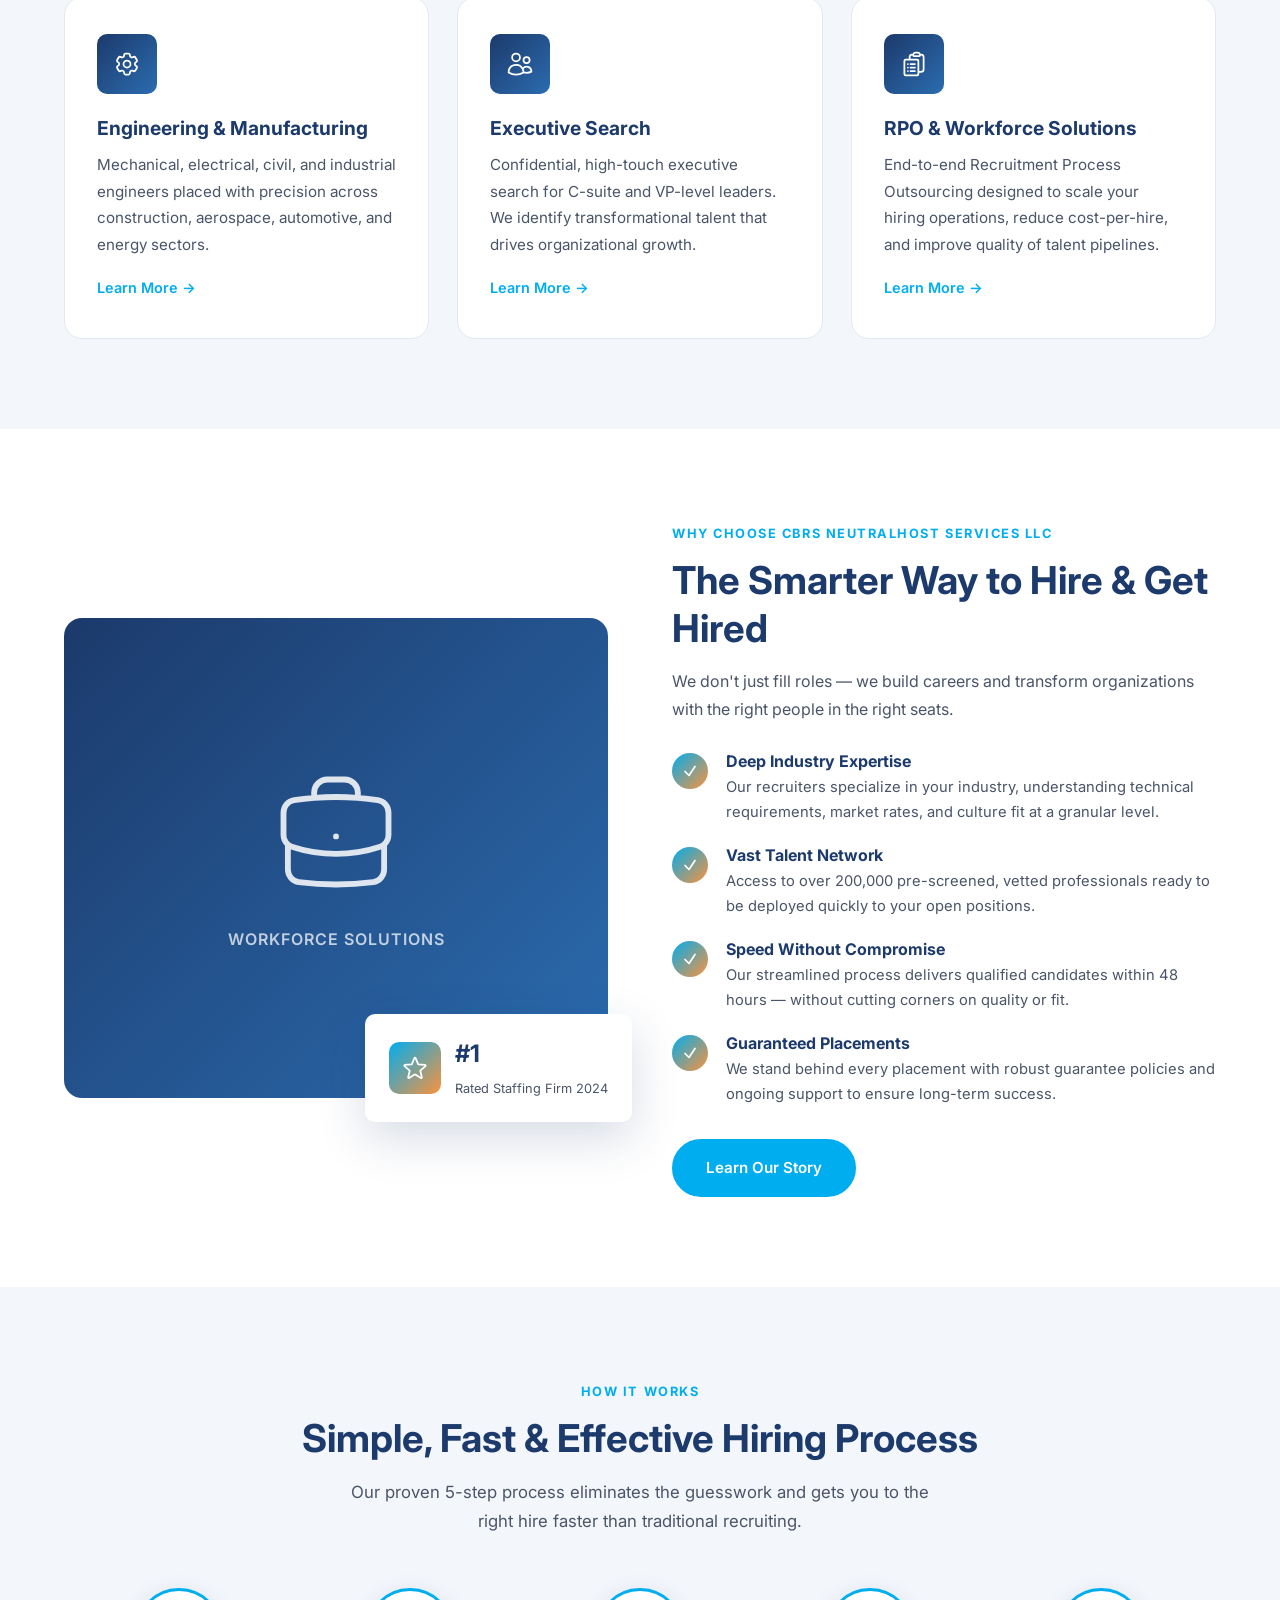
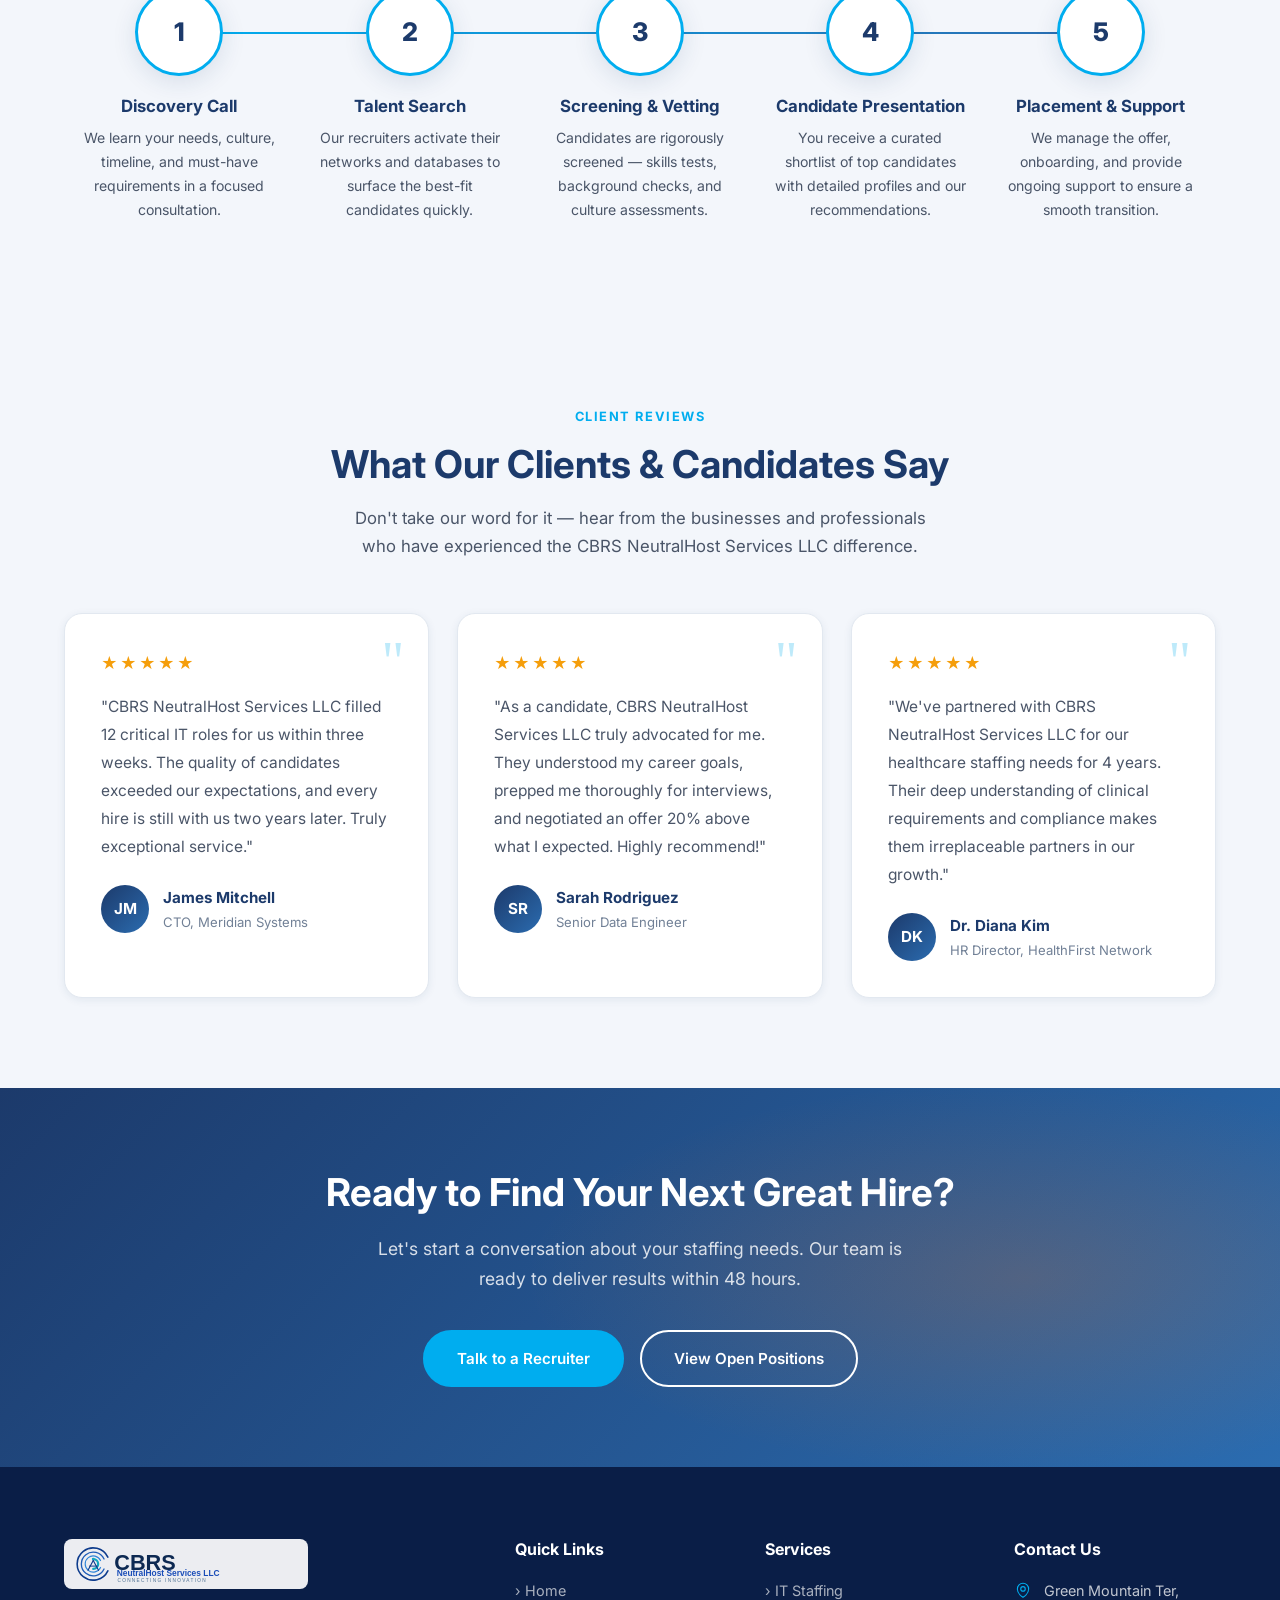
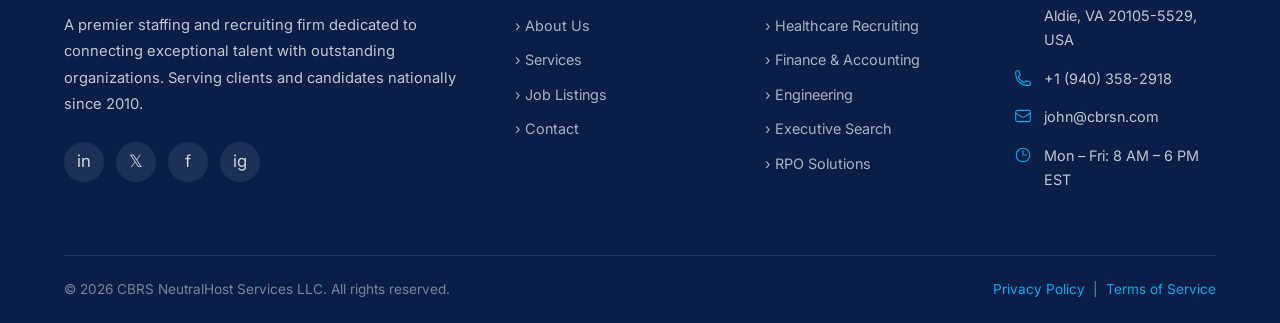
==== commit bd3d648e: "Replace all emojis with professional SVG icons site-wide" ====
--- a/index.html
+++ b/index.html
@@ -31,7 +31,7 @@
         <li><a href="contact.html"  class="nav-link">Contact</a></li>
         <li><a href="contact.html"  class="btn-nav">Get Started</a></li>
       </ul>
-      <button class="dark-toggle" id="darkToggle" aria-label="Toggle dark mode">🌙</button>
+      <button class="dark-toggle" id="darkToggle" aria-label="Toggle dark mode"><svg xmlns="http://www.w3.org/2000/svg" fill="none" viewBox="0 0 24 24" stroke-width="1.5" stroke="currentColor" width="18" height="18"><path stroke-linecap="round" stroke-linejoin="round" d="M21.752 15.002A9.72 9.72 0 0 1 18 15.75c-5.385 0-9.75-4.365-9.75-9.75 0-1.33.266-2.597.748-3.752A9.753 9.753 0 0 0 3 11.25C3 16.635 7.365 21 12.75 21a9.753 9.753 0 0 0 9.002-5.998Z"/></svg></button>
       <div class="hamburger" id="hamburger" aria-label="Toggle menu" role="button" tabindex="0">
         <span></span><span></span><span></span>
       </div>
@@ -51,8 +51,8 @@
         <h1>We Connect <span id="typewriter">Great Talent</span><br>With Great Companies</h1>
         <p>CBRS NeutralHost Services LLC is a premier staffing and recruiting firm delivering top-tier professionals across IT, Healthcare, Finance, and Engineering — faster and smarter than anyone else.</p>
         <div class="hero-cta">
-          <a href="jobs.html"    class="btn btn-primary">&#128269; Browse Open Jobs</a>
-          <a href="contact.html" class="btn btn-outline">&#128222; Hire Talent</a>
+          <a href="jobs.html"    class="btn btn-primary">Browse Open Jobs</a>
+          <a href="contact.html" class="btn btn-outline">Hire Talent</a>
         </div>
         <div class="hero-stats">
           <div class="stat"><strong data-counter="5000">5,000+</strong><span>Placements Made</span></div>
@@ -74,37 +74,37 @@
       </div>
       <div class="services-grid">
         <div class="service-card">
-          <div class="service-icon">&#128187;</div>
+          <div class="service-icon"><svg xmlns="http://www.w3.org/2000/svg" fill="none" viewBox="0 0 24 24" stroke-width="1.5" stroke="currentColor" width="28" height="28"><path stroke-linecap="round" stroke-linejoin="round" d="M9 17.25v1.007a3 3 0 0 1-.879 2.122L7.5 21h9l-.621-.621A3 3 0 0 1 15 18.257V17.25m6-12V15a2.25 2.25 0 0 1-2.25 2.25H5.25A2.25 2.25 0 0 1 3 15V5.25m18 0A2.25 2.25 0 0 0 18.75 3H5.25A2.25 2.25 0 0 0 3 5.25m18 0H3"/></svg></div>
           <h3>IT &amp; Technology Staffing</h3>
           <p>Software engineers, DevOps, cybersecurity experts, data scientists, cloud architects, and more — placed with precision in contract, contract-to-hire, or direct roles.</p>
           <a href="services.html" class="learn-more">Learn More &#8594;</a>
         </div>
         <div class="service-card">
-          <div class="service-icon">&#127973;</div>
+          <div class="service-icon"><svg xmlns="http://www.w3.org/2000/svg" fill="none" viewBox="0 0 24 24" stroke-width="1.5" stroke="currentColor" width="28" height="28"><path stroke-linecap="round" stroke-linejoin="round" d="M21 8.25c0-2.485-2.099-4.5-4.688-4.5-1.935 0-3.597 1.126-4.312 2.733-.715-1.607-2.377-2.733-4.313-2.733C5.1 3.75 3 5.765 3 8.25c0 7.22 9 12 9 12s9-4.78 9-12Z"/></svg></div>
           <h3>Healthcare Recruiting</h3>
           <p>Skilled nurses, allied health professionals, physicians, and administrative staff connected with hospitals, clinics, and health systems nationwide.</p>
           <a href="services.html" class="learn-more">Learn More &#8594;</a>
         </div>
         <div class="service-card">
-          <div class="service-icon">&#128200;</div>
+          <div class="service-icon"><svg xmlns="http://www.w3.org/2000/svg" fill="none" viewBox="0 0 24 24" stroke-width="1.5" stroke="currentColor" width="28" height="28"><path stroke-linecap="round" stroke-linejoin="round" d="M2.25 18 9 11.25l4.306 4.306a11.95 11.95 0 0 1 5.814-5.518l2.74-1.22m0 0-5.94-2.281m5.94 2.28-2.28 5.941"/></svg></div>
           <h3>Finance &amp; Accounting</h3>
           <p>CPAs, financial analysts, controllers, and CFOs sourced from an extensive talent network for temporary, temp-to-hire, and permanent openings.</p>
           <a href="services.html" class="learn-more">Learn More &#8594;</a>
         </div>
         <div class="service-card">
-          <div class="service-icon">&#9881;</div>
+          <div class="service-icon"><svg xmlns="http://www.w3.org/2000/svg" fill="none" viewBox="0 0 24 24" stroke-width="1.5" stroke="currentColor" width="28" height="28"><path stroke-linecap="round" stroke-linejoin="round" d="M9.594 3.94c.09-.542.56-.94 1.11-.94h2.593c.55 0 1.02.398 1.11.94l.213 1.281c.063.374.313.686.645.87.074.04.147.083.22.127.325.196.72.257 1.075.124l1.217-.456a1.125 1.125 0 0 1 1.37.49l1.296 2.247a1.125 1.125 0 0 1-.26 1.431l-1.003.827c-.293.241-.438.613-.43.992a7.723 7.723 0 0 1 0 .255c-.008.378.137.75.43.991l1.004.827c.424.35.534.955.26 1.43l-1.298 2.247a1.125 1.125 0 0 1-1.369.491l-1.217-.456c-.355-.133-.75-.072-1.076.124a6.47 6.47 0 0 1-.22.128c-.331.183-.581.495-.644.869l-.213 1.281c-.09.543-.56.94-1.11.94h-2.594c-.55 0-1.019-.398-1.11-.94l-.213-1.281c-.062-.374-.312-.686-.644-.87a6.52 6.52 0 0 1-.22-.127c-.325-.196-.72-.257-1.076-.124l-1.217.456a1.125 1.125 0 0 1-1.369-.49l-1.297-2.247a1.125 1.125 0 0 1 .26-1.431l1.004-.827c.292-.24.437-.613.43-.991a6.932 6.932 0 0 1 0-.255c.007-.38-.138-.751-.43-.992l-1.004-.827a1.125 1.125 0 0 1-.26-1.43l1.297-2.247a1.125 1.125 0 0 1 1.37-.491l1.216.456c.356.133.751.072 1.076-.124.072-.044.146-.086.22-.128.332-.183.582-.495.644-.869l.214-1.28Z"/><path stroke-linecap="round" stroke-linejoin="round" d="M15 12a3 3 0 1 1-6 0 3 3 0 0 1 6 0Z"/></svg></div>
           <h3>Engineering &amp; Manufacturing</h3>
           <p>Mechanical, electrical, civil, and industrial engineers placed with precision across construction, aerospace, automotive, and energy sectors.</p>
           <a href="services.html" class="learn-more">Learn More &#8594;</a>
         </div>
         <div class="service-card">
-          <div class="service-icon">&#128101;</div>
+          <div class="service-icon"><svg xmlns="http://www.w3.org/2000/svg" fill="none" viewBox="0 0 24 24" stroke-width="1.5" stroke="currentColor" width="28" height="28"><path stroke-linecap="round" stroke-linejoin="round" d="M15 19.128a9.38 9.38 0 0 0 2.625.372 9.337 9.337 0 0 0 4.121-.952 4.125 4.125 0 0 0-7.533-2.493M15 19.128v-.003c0-1.113-.285-2.16-.786-3.07M15 19.128v.106A12.318 12.318 0 0 1 8.624 21c-2.331 0-4.512-.645-6.374-1.766l-.001-.109a6.375 6.375 0 0 1 11.964-3.07M12 6.375a3.375 3.375 0 1 1-6.75 0 3.375 3.375 0 0 1 6.75 0Zm8.25 2.25a2.625 2.625 0 1 1-5.25 0 2.625 2.625 0 0 1 5.25 0Z"/></svg></div>
           <h3>Executive Search</h3>
           <p>Confidential, high-touch executive search for C-suite and VP-level leaders. We identify transformational talent that drives organizational growth.</p>
           <a href="services.html" class="learn-more">Learn More &#8594;</a>
         </div>
         <div class="service-card">
-          <div class="service-icon">&#128203;</div>
+          <div class="service-icon"><svg xmlns="http://www.w3.org/2000/svg" fill="none" viewBox="0 0 24 24" stroke-width="1.5" stroke="currentColor" width="28" height="28"><path stroke-linecap="round" stroke-linejoin="round" d="M9 12h3.75M9 15h3.75M9 18h3.75m3 .75H18a2.25 2.25 0 0 0 2.25-2.25V6.108c0-1.135-.845-2.098-1.976-2.192a48.424 48.424 0 0 0-1.123-.08m-5.801 0c-.065.21-.1.433-.1.664 0 .414.336.75.75.75h4.5a.75.75 0 0 0 .75-.75 2.25 2.25 0 0 0-.1-.664m-5.8 0A2.251 2.251 0 0 1 13.5 2.25H15c1.012 0 1.867.668 2.15 1.586m-5.8 0c-.376.023-.75.05-1.124.08C9.095 4.01 8.25 4.973 8.25 6.108V8.25m0 0H4.875c-.621 0-1.125.504-1.125 1.125v11.25c0 .621.504 1.125 1.125 1.125h9.75c.621 0 1.125-.504 1.125-1.125V9.375c0-.621-.504-1.125-1.125-1.125H8.25ZM6.75 12h.008v.008H6.75V12Zm0 3h.008v.008H6.75V15Zm0 3h.008v.008H6.75V18Z"/></svg></div>
           <h3>RPO &amp; Workforce Solutions</h3>
           <p>End-to-end Recruitment Process Outsourcing designed to scale your hiring operations, reduce cost-per-hire, and improve quality of talent pipelines.</p>
           <a href="services.html" class="learn-more">Learn More &#8594;</a>
@@ -118,9 +118,9 @@
     <div class="container">
       <div class="why-grid">
         <div class="why-image">
-          <div class="main-img">&#128104;&#8205;&#128187;</div>
+          <div class="main-img"><div style="text-align:center;"><svg xmlns="http://www.w3.org/2000/svg" fill="none" viewBox="0 0 24 24" stroke-width="1" stroke="currentColor" width="140" height="140"><path stroke-linecap="round" stroke-linejoin="round" d="M20.25 14.15v4.25c0 1.094-.787 2.036-1.872 2.18-2.087.277-4.216.42-6.378.42s-4.291-.143-6.378-.42c-1.085-.144-1.872-1.086-1.872-2.18v-4.25m16.5 0a2.18 2.18 0 0 0 .75-1.661V8.706c0-1.081-.768-2.015-1.837-2.175a48.114 48.114 0 0 0-3.413-.387m4.5 8.006c-.194.165-.42.295-.673.38A23.978 23.978 0 0 1 12 15.75c-2.648 0-5.195-.429-7.577-1.22a2.016 2.016 0 0 1-.673-.38m0 0A2.18 2.18 0 0 1 3 12.489V8.706c0-1.081.768-2.015 1.837-2.175a48.111 48.111 0 0 1 3.413-.387m7.5 0V5.25A2.25 2.25 0 0 0 13.5 3h-3a2.25 2.25 0 0 0-2.25 2.25v.894m7.5 0a48.667 48.667 0 0 0-7.5 0M12 12.75h.008v.008H12v-.008Z"/></svg><p style="margin-top:16px;font-size:1rem;font-weight:600;opacity:.85;letter-spacing:1px;">WORKFORCE SOLUTIONS</p></div></div>
           <div class="why-badge-card">
-            <div class="icon-wrap">&#127942;</div>
+            <div class="icon-wrap"><svg xmlns="http://www.w3.org/2000/svg" fill="none" viewBox="0 0 24 24" stroke-width="1.5" stroke="currentColor" width="28" height="28"><path stroke-linecap="round" stroke-linejoin="round" d="M11.48 3.499a.562.562 0 0 1 1.04 0l2.125 5.111a.563.563 0 0 0 .475.345l5.518.442c.499.04.701.663.321.988l-4.204 3.602a.563.563 0 0 0-.182.557l1.285 5.385a.562.562 0 0 1-.84.61l-4.725-2.885a.562.562 0 0 0-.586 0L6.982 20.54a.562.562 0 0 1-.84-.61l1.285-5.386a.562.562 0 0 0-.182-.557l-4.204-3.602a.562.562 0 0 1 .321-.988l5.518-.442a.563.563 0 0 0 .475-.345L11.48 3.5Z"/></svg></div>
             <div>
               <strong>#1</strong>
               <span>Rated Staffing Firm 2024</span>
@@ -133,28 +133,28 @@
           <p style="color:var(--text-mid);margin-bottom:8px;">We don't just fill roles — we build careers and transform organizations with the right people in the right seats.</p>
           <div class="why-list">
             <div class="why-item">
-              <div class="check">&#10003;</div>
+              <div class="check"><svg xmlns="http://www.w3.org/2000/svg" fill="none" viewBox="0 0 24 24" stroke-width="2.5" stroke="currentColor" width="16" height="16"><path stroke-linecap="round" stroke-linejoin="round" d="m4.5 12.75 6 6 9-13.5"/></svg></div>
               <div>
                 <h4>Deep Industry Expertise</h4>
                 <p>Our recruiters specialize in your industry, understanding technical requirements, market rates, and culture fit at a granular level.</p>
               </div>
             </div>
             <div class="why-item">
-              <div class="check">&#10003;</div>
+              <div class="check"><svg xmlns="http://www.w3.org/2000/svg" fill="none" viewBox="0 0 24 24" stroke-width="2.5" stroke="currentColor" width="16" height="16"><path stroke-linecap="round" stroke-linejoin="round" d="m4.5 12.75 6 6 9-13.5"/></svg></div>
               <div>
                 <h4>Vast Talent Network</h4>
                 <p>Access to over 200,000 pre-screened, vetted professionals ready to be deployed quickly to your open positions.</p>
               </div>
             </div>
             <div class="why-item">
-              <div class="check">&#10003;</div>
+              <div class="check"><svg xmlns="http://www.w3.org/2000/svg" fill="none" viewBox="0 0 24 24" stroke-width="2.5" stroke="currentColor" width="16" height="16"><path stroke-linecap="round" stroke-linejoin="round" d="m4.5 12.75 6 6 9-13.5"/></svg></div>
               <div>
                 <h4>Speed Without Compromise</h4>
                 <p>Our streamlined process delivers qualified candidates within 48 hours — without cutting corners on quality or fit.</p>
               </div>
             </div>
             <div class="why-item">
-              <div class="check">&#10003;</div>
+              <div class="check"><svg xmlns="http://www.w3.org/2000/svg" fill="none" viewBox="0 0 24 24" stroke-width="2.5" stroke="currentColor" width="16" height="16"><path stroke-linecap="round" stroke-linejoin="round" d="m4.5 12.75 6 6 9-13.5"/></svg></div>
               <div>
                 <h4>Guaranteed Placements</h4>
                 <p>We stand behind every placement with robust guarantee policies and ongoing support to ensure long-term success.</p>
@@ -162,7 +162,7 @@
             </div>
           </div>
           <div style="margin-top:32px;">
-            <a href="about.html" class="btn btn-primary">&#128250; Learn Our Story</a>
+            <a href="about.html" class="btn btn-primary">Learn Our Story</a>
           </div>
         </div>
       </div>
@@ -262,8 +262,8 @@
       <h2>Ready to Find Your Next Great Hire?</h2>
       <p>Let's start a conversation about your staffing needs. Our team is ready to deliver results within 48 hours.</p>
       <div class="cta-banner-btns">
-        <a href="contact.html" class="btn btn-primary">&#128222; Talk to a Recruiter</a>
-        <a href="jobs.html"    class="btn btn-outline">&#128269; View Open Positions</a>
+        <a href="contact.html" class="btn btn-primary">Talk to a Recruiter</a>
+        <a href="jobs.html"    class="btn btn-outline">View Open Positions</a>
       </div>
     </div>
   </section>
@@ -279,7 +279,7 @@
             <a href="#" class="social-link" aria-label="LinkedIn">in</a>
             <a href="#" class="social-link" aria-label="Twitter">&#120143;</a>
             <a href="#" class="social-link" aria-label="Facebook">f</a>
-            <a href="#" class="social-link" aria-label="Instagram">&#128247;</a>
+            <a href="#" class="social-link" aria-label="Instagram">ig</a>
           </div>
         </div>
         <div class="footer-col">
@@ -305,10 +305,10 @@
         </div>
         <div class="footer-col">
           <h4>Contact Us</h4>
-          <div class="footer-contact-item"><span class="ico">&#128205;</span><span>Green Mountain Ter,<br>Aldie, VA 20105-5529, USA</span></div>
-          <div class="footer-contact-item"><span class="ico">&#128222;</span><span>+1 (940) 358-2918</span></div>
-          <div class="footer-contact-item"><span class="ico">&#128140;</span><span>john@cbrsn.com</span></div>
-          <div class="footer-contact-item"><span class="ico">&#128336;</span><span>Mon – Fri: 8 AM – 6 PM EST</span></div>
+          <div class="footer-contact-item"><span class="ico"><svg xmlns="http://www.w3.org/2000/svg" fill="none" viewBox="0 0 24 24" stroke-width="1.5" stroke="currentColor" width="18" height="18"><path stroke-linecap="round" stroke-linejoin="round" d="M15 10.5a3 3 0 1 1-6 0 3 3 0 0 1 6 0Z"/><path stroke-linecap="round" stroke-linejoin="round" d="M19.5 10.5c0 7.142-7.5 11.25-7.5 11.25S4.5 17.642 4.5 10.5a7.5 7.5 0 1 1 15 0Z"/></svg></span><span>Green Mountain Ter,<br>Aldie, VA 20105-5529, USA</span></div>
+          <div class="footer-contact-item"><span class="ico"><svg xmlns="http://www.w3.org/2000/svg" fill="none" viewBox="0 0 24 24" stroke-width="1.5" stroke="currentColor" width="18" height="18"><path stroke-linecap="round" stroke-linejoin="round" d="M2.25 6.75c0 8.284 6.716 15 15 15h2.25a2.25 2.25 0 0 0 2.25-2.25v-1.372c0-.516-.351-.966-.852-1.091l-4.423-1.106c-.44-.11-.902.055-1.173.417l-.97 1.293c-.282.376-.769.542-1.21.38a12.035 12.035 0 0 1-7.143-7.143c-.162-.441.004-.928.38-1.21l1.293-.97c.363-.271.527-.734.417-1.173L6.963 3.102a1.125 1.125 0 0 0-1.091-.852H4.5A2.25 2.25 0 0 0 2.25 4.5v2.25Z"/></svg></span><span>+1 (940) 358-2918</span></div>
+          <div class="footer-contact-item"><span class="ico"><svg xmlns="http://www.w3.org/2000/svg" fill="none" viewBox="0 0 24 24" stroke-width="1.5" stroke="currentColor" width="18" height="18"><path stroke-linecap="round" stroke-linejoin="round" d="M21.75 6.75v10.5a2.25 2.25 0 0 1-2.25 2.25h-15a2.25 2.25 0 0 1-2.25-2.25V6.75m19.5 0A2.25 2.25 0 0 0 19.5 4.5h-15a2.25 2.25 0 0 0-2.25 2.25m19.5 0v.243a2.25 2.25 0 0 1-1.07 1.916l-7.5 4.615a2.25 2.25 0 0 1-2.36 0L3.32 8.91a2.25 2.25 0 0 1-1.07-1.916V6.75"/></svg></span><span>john@cbrsn.com</span></div>
+          <div class="footer-contact-item"><span class="ico"><svg xmlns="http://www.w3.org/2000/svg" fill="none" viewBox="0 0 24 24" stroke-width="1.5" stroke="currentColor" width="18" height="18"><path stroke-linecap="round" stroke-linejoin="round" d="M12 6v6h4.5m4.5 0a9 9 0 1 1-18 0 9 9 0 0 1 18 0Z"/></svg></span><span>Mon – Fri: 8 AM – 6 PM EST</span></div>
         </div>
       </div>
       <div class="footer-bottom">
@@ -320,7 +320,7 @@
 
   <!-- Scroll to Top -->
   <button class="scroll-top" id="scrollTop" aria-label="Scroll to top">&#8679;</button>
-  <button class="mobile-cta" id="mobileCta">📞 Hire Talent</button>
+  <button class="mobile-cta" id="mobileCta">Hire Talent</button>
 
   <script src="js/main.js"></script>
 </body>
--- a/css/style.css
+++ b/css/style.css
@@ -146,8 +146,7 @@
   border-radius: 50%;
   border: none;
   background: rgba(255,255,255,.15);
-  color: var(--white);
-  font-size: 1.1rem;
+  color: var(--text-dark);
   cursor: pointer;
   display: flex;
   align-items: center;
@@ -652,7 +651,7 @@
   display: flex;
   align-items: center;
   justify-content: center;
-  font-size: 1.6rem;
+  color: white;
   margin-bottom: 22px;
 }
 
@@ -699,7 +698,7 @@
   display: flex;
   align-items: center;
   justify-content: center;
-  font-size: 6rem;
+  color: rgba(255,255,255,0.85);
 }
 
 .why-badge-card {
@@ -720,7 +719,7 @@
   display: flex;
   align-items: center;
   justify-content: center;
-  font-size: 1.5rem;
+  color: white;
   flex-shrink: 0;
 }
 .why-badge-card strong { display: block; font-size: 1.5rem; color: var(--primary); }
@@ -741,7 +740,6 @@
   align-items: center;
   justify-content: center;
   color: var(--white);
-  font-size: 1rem;
   flex-shrink: 0;
   margin-top: 2px;
 }
@@ -979,7 +977,7 @@
   margin-bottom: 14px;
   font-size: .9rem;
 }
-.footer-contact-item .ico { color: var(--accent); font-size: 1rem; margin-top: 2px; flex-shrink: 0; }
+.footer-contact-item .ico { color: var(--accent); display: flex; align-items: center; flex-shrink: 0; margin-top: 2px; }
 
 .footer-bottom {
   padding: 22px 0;
@@ -1040,7 +1038,7 @@
   transition: var(--transition);
 }
 .value-card:hover { transform: translateY(-5px); box-shadow: var(--shadow-md); border-color: var(--accent); }
-.value-icon { font-size: 2.5rem; margin-bottom: 16px; }
+.value-icon { color: var(--primary); margin-bottom: 16px; display: flex; }
 .value-card h3 { font-size: 1.1rem; margin-bottom: 10px; }
 .value-card p  { font-size: .9rem; color: var(--text-mid); }
 
@@ -1067,7 +1065,20 @@
   display: flex;
   align-items: center;
   justify-content: center;
-  font-size: 4rem;
+}
+.avatar-initials {
+  width: 88px; height: 88px;
+  background: rgba(255,255,255,0.2);
+  border: 3px solid rgba(255,255,255,0.5);
+  border-radius: 50%;
+  display: flex;
+  align-items: center;
+  justify-content: center;
+  font-size: 1.7rem;
+  font-weight: 800;
+  color: white;
+  letter-spacing: 1px;
+  font-family: inherit;
 }
 
 .team-info { padding: 24px; }
@@ -1164,7 +1175,7 @@
   display: flex;
   align-items: center;
   justify-content: center;
-  font-size: 1.2rem;
+  color: white;
   flex-shrink: 0;
 }
 .contact-detail h4 { color: var(--white); font-size: .92rem; margin-bottom: 4px; }
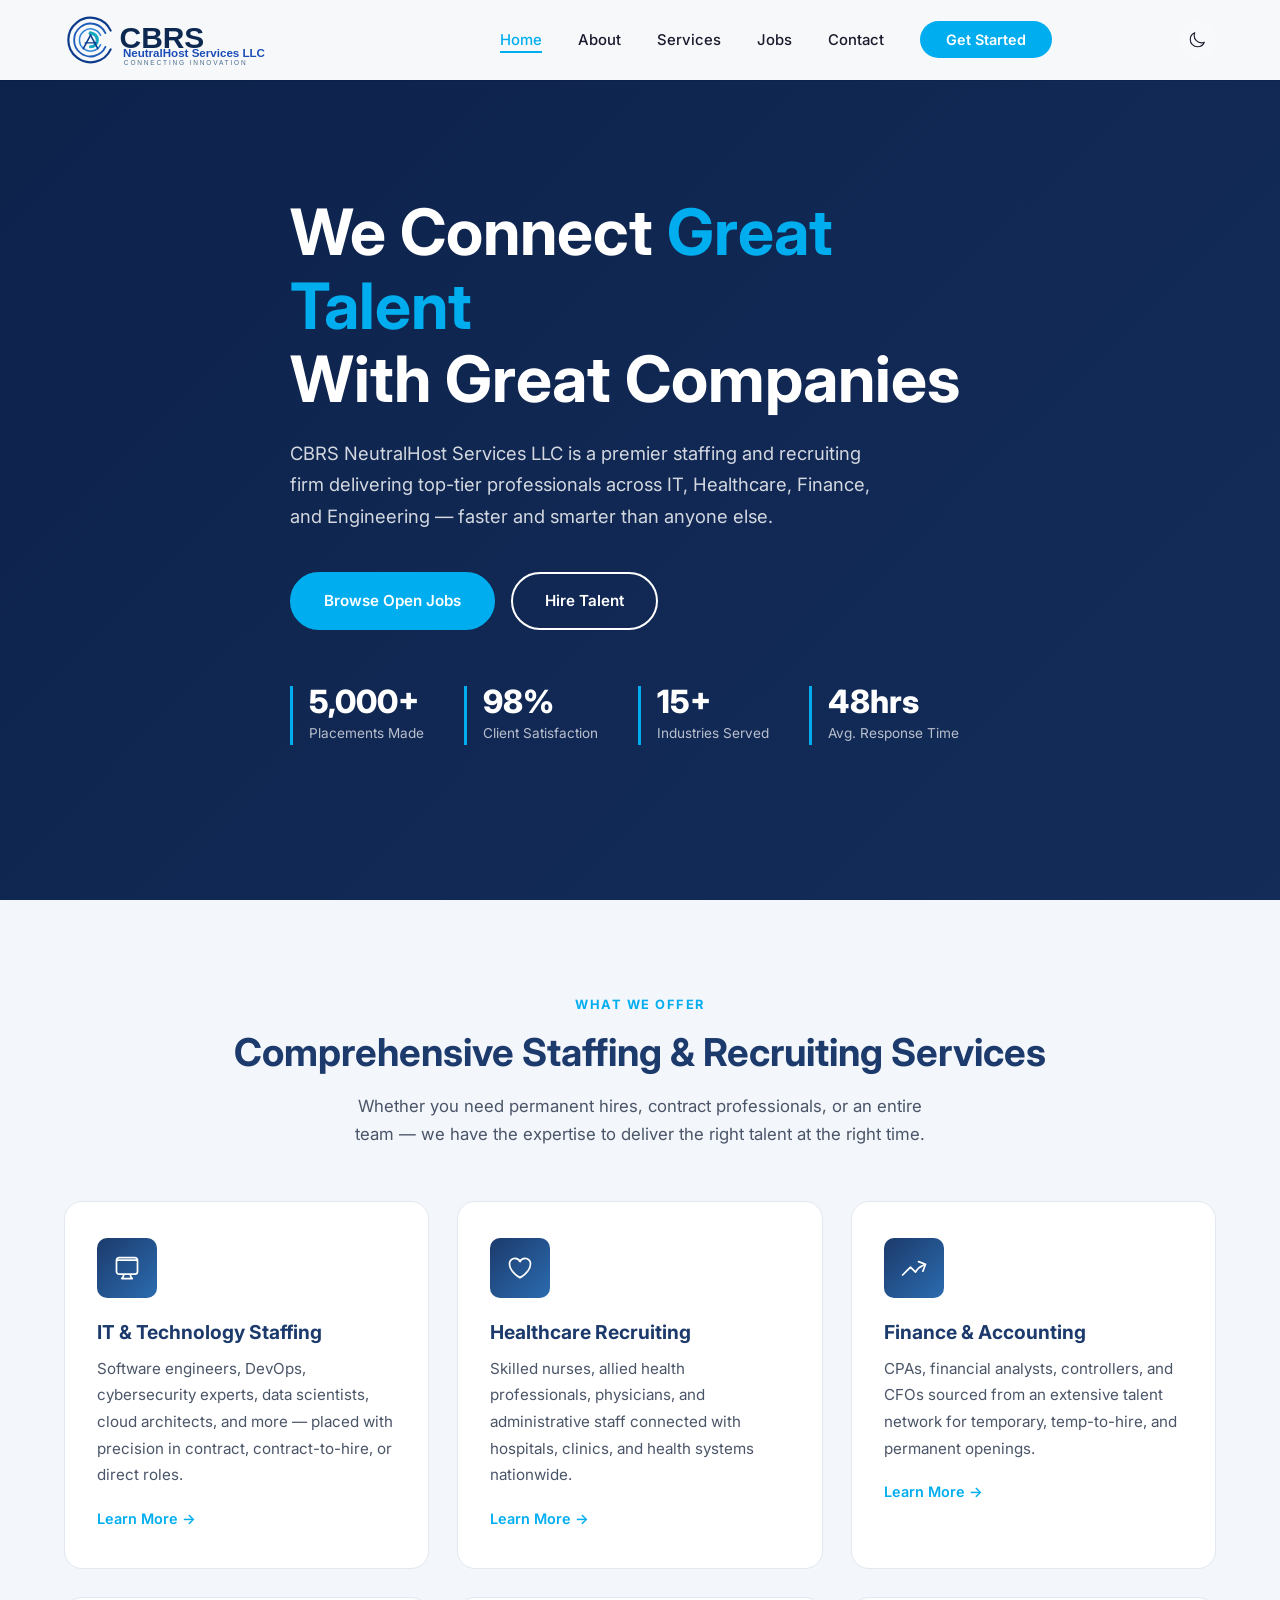
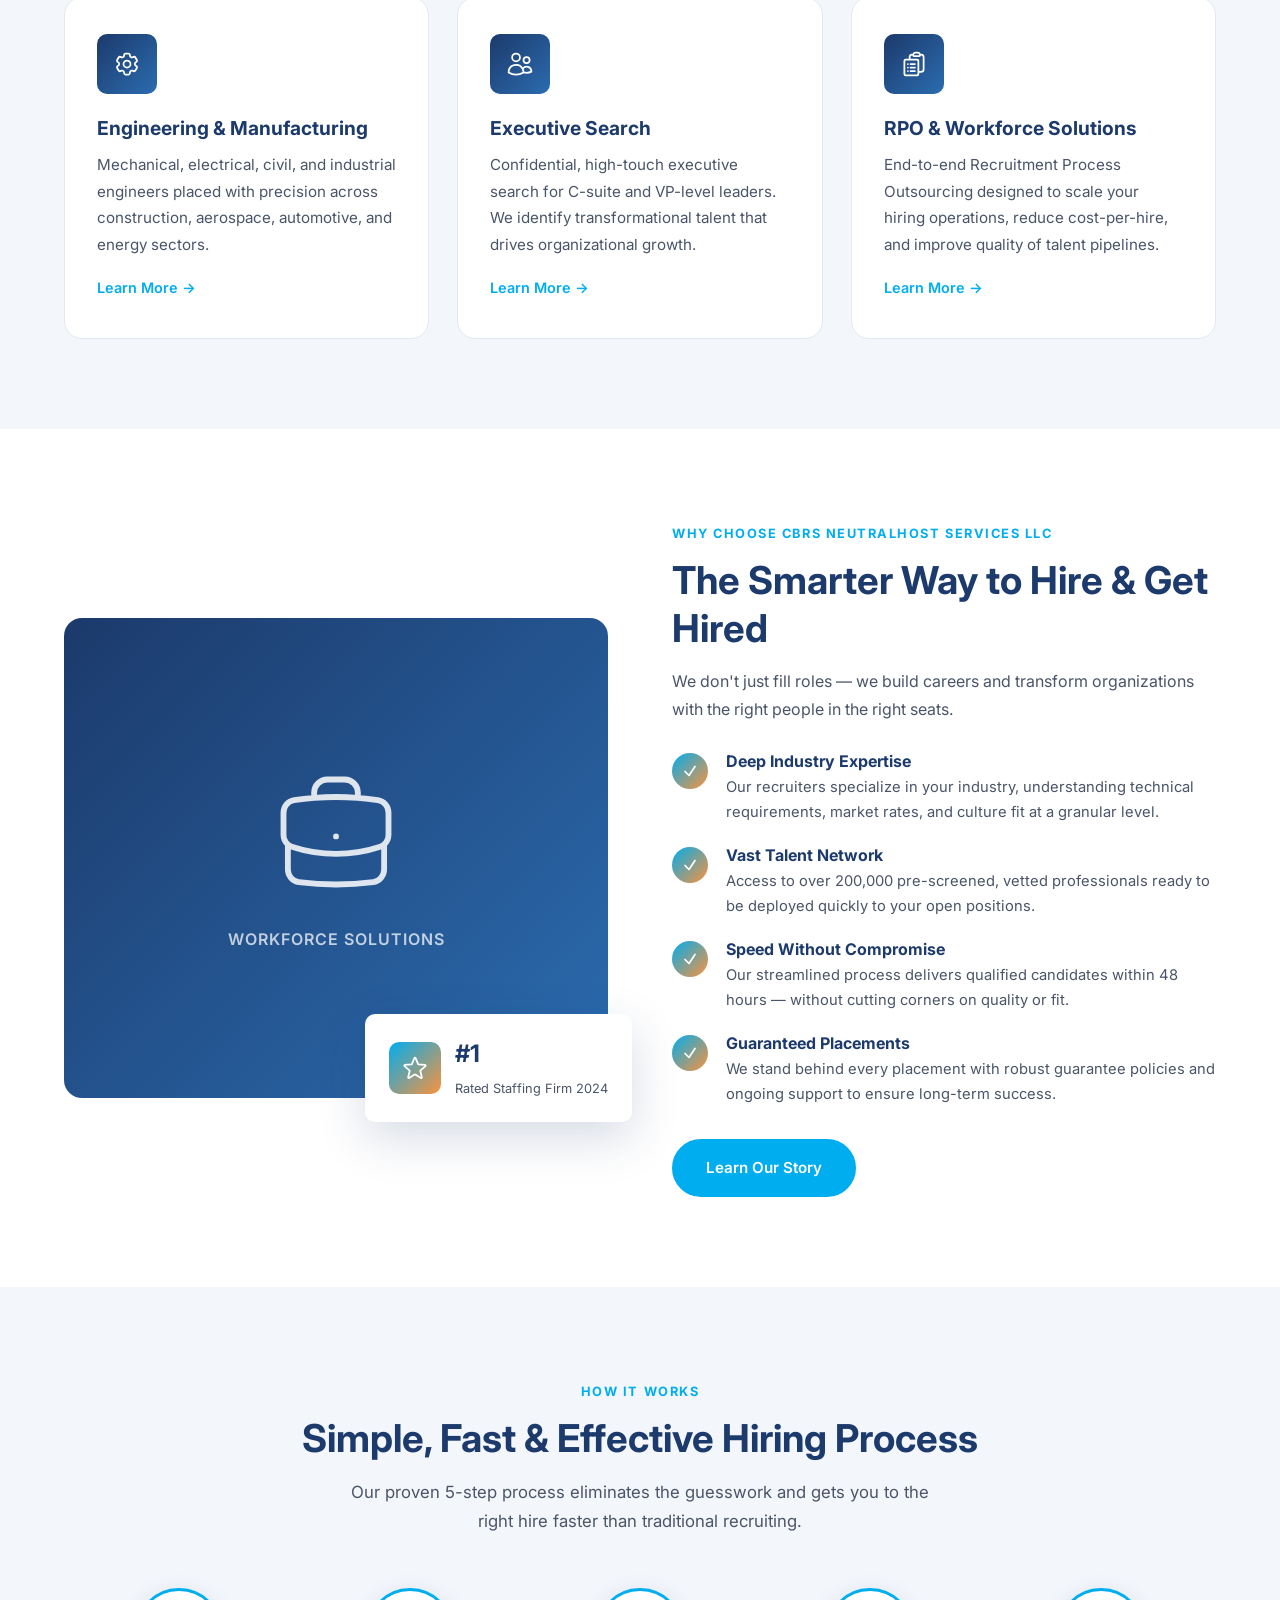
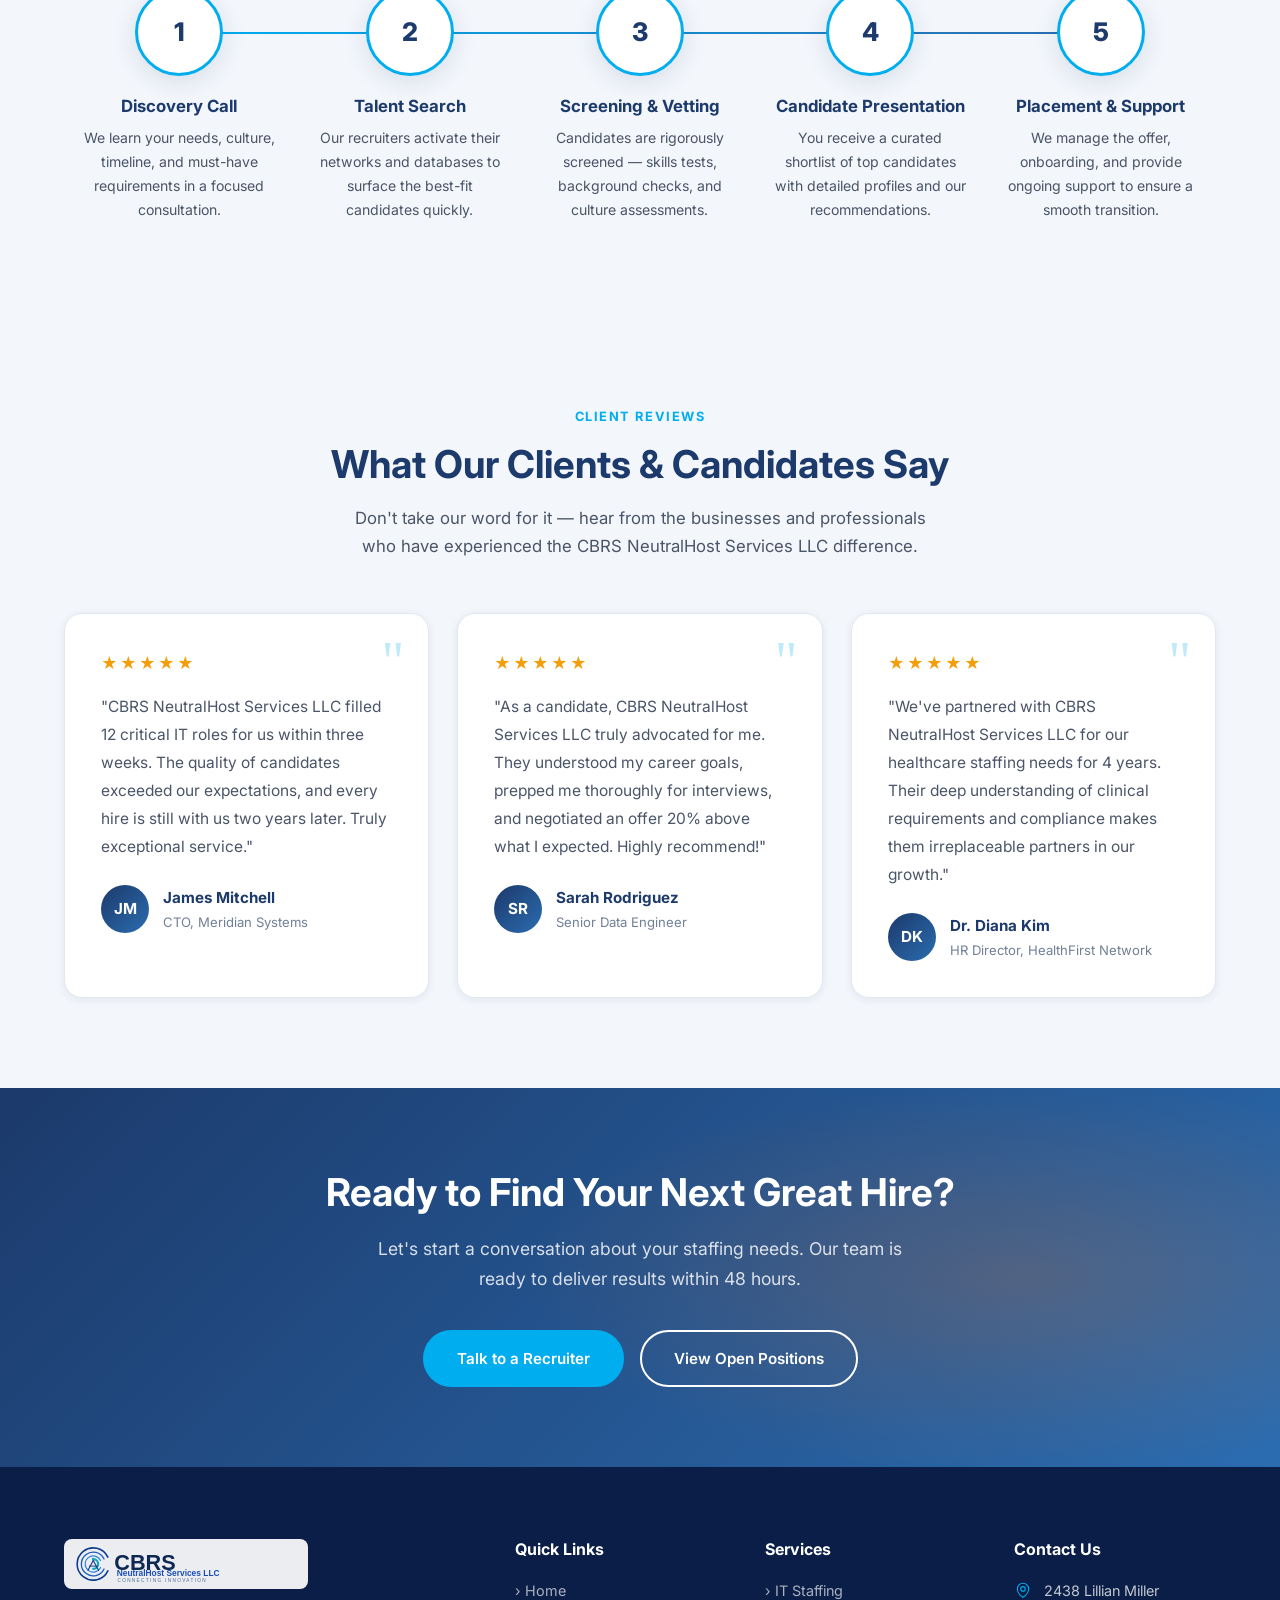
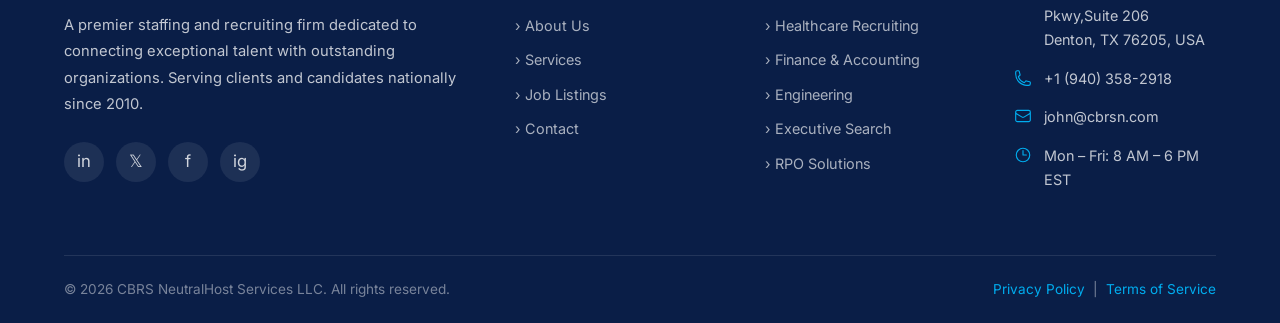
==== commit 8d6e9bca: "Update index.html update footer adress" ====
--- a/index.html
+++ b/index.html
@@ -305,7 +305,7 @@
         </div>
         <div class="footer-col">
           <h4>Contact Us</h4>
-          <div class="footer-contact-item"><span class="ico"><svg xmlns="http://www.w3.org/2000/svg" fill="none" viewBox="0 0 24 24" stroke-width="1.5" stroke="currentColor" width="18" height="18"><path stroke-linecap="round" stroke-linejoin="round" d="M15 10.5a3 3 0 1 1-6 0 3 3 0 0 1 6 0Z"/><path stroke-linecap="round" stroke-linejoin="round" d="M19.5 10.5c0 7.142-7.5 11.25-7.5 11.25S4.5 17.642 4.5 10.5a7.5 7.5 0 1 1 15 0Z"/></svg></span><span>Green Mountain Ter,<br>Aldie, VA 20105-5529, USA</span></div>
+          <div class="footer-contact-item"><span class="ico"><svg xmlns="http://www.w3.org/2000/svg" fill="none" viewBox="0 0 24 24" stroke-width="1.5" stroke="currentColor" width="18" height="18"><path stroke-linecap="round" stroke-linejoin="round" d="M15 10.5a3 3 0 1 1-6 0 3 3 0 0 1 6 0Z"/><path stroke-linecap="round" stroke-linejoin="round" d="M19.5 10.5c0 7.142-7.5 11.25-7.5 11.25S4.5 17.642 4.5 10.5a7.5 7.5 0 1 1 15 0Z"/></svg></span><span>2438 Lillian Miller Pkwy,Suite 206<br>Denton, TX 76205, USA</span></div>
           <div class="footer-contact-item"><span class="ico"><svg xmlns="http://www.w3.org/2000/svg" fill="none" viewBox="0 0 24 24" stroke-width="1.5" stroke="currentColor" width="18" height="18"><path stroke-linecap="round" stroke-linejoin="round" d="M2.25 6.75c0 8.284 6.716 15 15 15h2.25a2.25 2.25 0 0 0 2.25-2.25v-1.372c0-.516-.351-.966-.852-1.091l-4.423-1.106c-.44-.11-.902.055-1.173.417l-.97 1.293c-.282.376-.769.542-1.21.38a12.035 12.035 0 0 1-7.143-7.143c-.162-.441.004-.928.38-1.21l1.293-.97c.363-.271.527-.734.417-1.173L6.963 3.102a1.125 1.125 0 0 0-1.091-.852H4.5A2.25 2.25 0 0 0 2.25 4.5v2.25Z"/></svg></span><span>+1 (940) 358-2918</span></div>
           <div class="footer-contact-item"><span class="ico"><svg xmlns="http://www.w3.org/2000/svg" fill="none" viewBox="0 0 24 24" stroke-width="1.5" stroke="currentColor" width="18" height="18"><path stroke-linecap="round" stroke-linejoin="round" d="M21.75 6.75v10.5a2.25 2.25 0 0 1-2.25 2.25h-15a2.25 2.25 0 0 1-2.25-2.25V6.75m19.5 0A2.25 2.25 0 0 0 19.5 4.5h-15a2.25 2.25 0 0 0-2.25 2.25m19.5 0v.243a2.25 2.25 0 0 1-1.07 1.916l-7.5 4.615a2.25 2.25 0 0 1-2.36 0L3.32 8.91a2.25 2.25 0 0 1-1.07-1.916V6.75"/></svg></span><span>john@cbrsn.com</span></div>
           <div class="footer-contact-item"><span class="ico"><svg xmlns="http://www.w3.org/2000/svg" fill="none" viewBox="0 0 24 24" stroke-width="1.5" stroke="currentColor" width="18" height="18"><path stroke-linecap="round" stroke-linejoin="round" d="M12 6v6h4.5m4.5 0a9 9 0 1 1-18 0 9 9 0 0 1 18 0Z"/></svg></span><span>Mon – Fri: 8 AM – 6 PM EST</span></div>
@@ -313,7 +313,7 @@
       </div>
       <div class="footer-bottom">
         <span>&copy; 2026 CBRS NeutralHost Services LLC. All rights reserved.</span>
-        <span><a href="#">Privacy Policy</a> &nbsp;|&nbsp; <a href="#">Terms of Service</a></span>
+        <span><a href="privacy-policy.html">Privacy Policy</a> &nbsp;|&nbsp; <a href="terms-of-service.html">Terms of Service</a></span>
       </div>
     </div>
   </footer>
